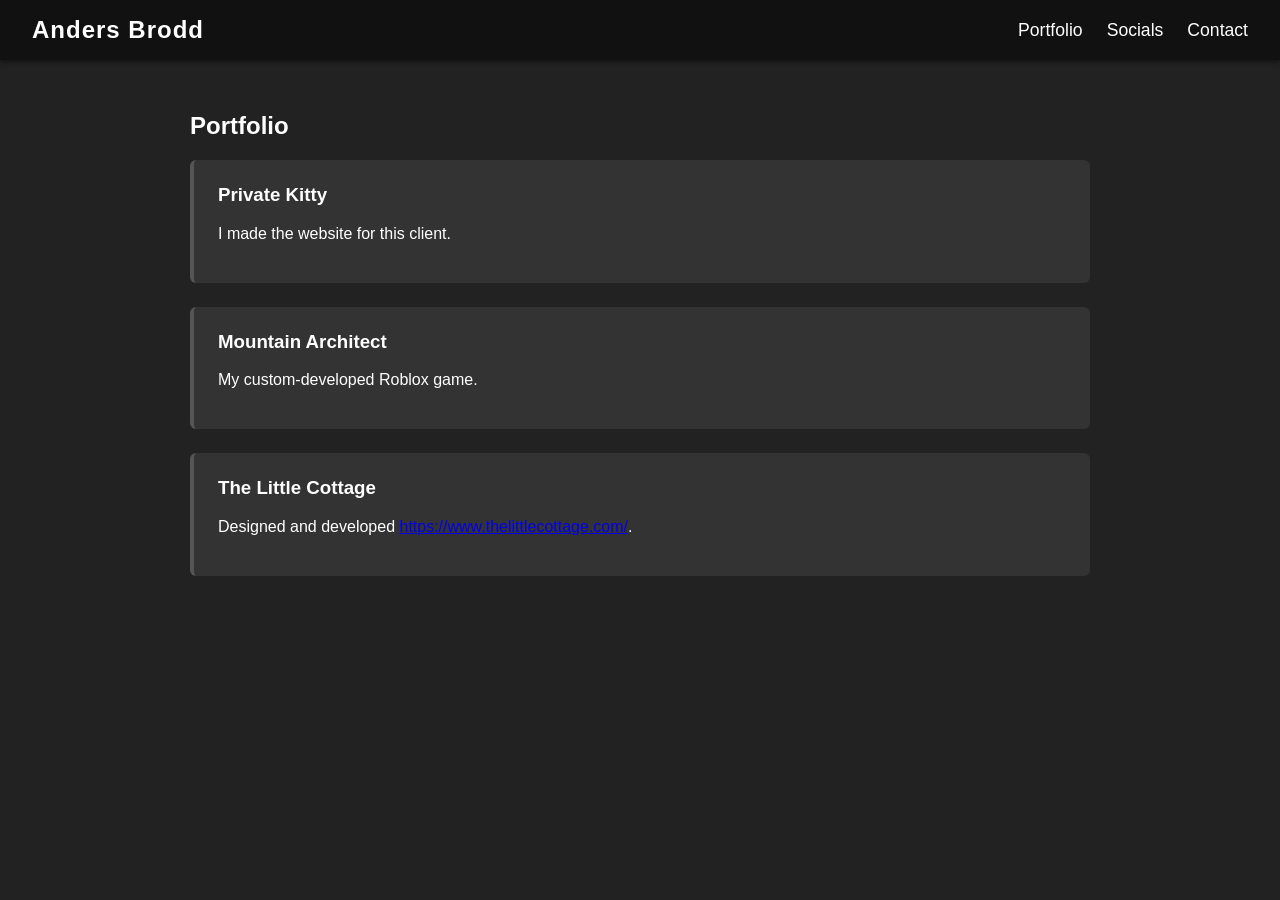
==== index.html @ f16a072b "Update index.html" ====
<!DOCTYPE html>
<html lang="en">
<head>
    <meta charset="UTF-8">
    <meta name="viewport" content="width=device-width, initial-scale=1.0">
    <title>Anders Brodd - Portfolio</title>
    <link rel="stylesheet" href="style.css">
</head>
<body>
    <nav class="navbar">
        <div class="nav-brand">Anders Brodd</div>
        <ul class="nav-links">
            <li><a href="#portfolio" onclick="showSection('portfolio')">Portfolio</a></li>
            <li><a href="#socials" onclick="showSection('socials')">Socials</a></li>
            <li><a href="#contact" onclick="showSection('contact')">Contact</a></li>
        </ul>
    </nav>

    <main>
        <section id="portfolio" class="page-section">
            <h1>Portfolio</h1>
            <div class="projects">
                <div class="project-card">
                    <h3>Private Kitty</h3>
                    <p>I made the website for this client.</p>
                </div>
                <div class="project-card">
                    <h3>Mountain Architect</h3>
                    <p>My custom-developed Roblox game.</p>
                </div>
                <div class="project-card">
                    <h3>The Little Cottage</h3>
                    <p>Designed and developed <a href="https://www.thelittlecottage.com/" target="_blank">https://www.thelittlecottage.com/</a>.</p>
                </div>
            </div>
        </section>

        <section id="socials" class="page-section" style="display: none;">
            <h1>Social Links</h1>
            <ul class="social-list">
                <li><a href="https://github.com/Anders-Brodd" target="_blank">GitHub (Anders-Brodd)</a></li>
                <li><a href="https://discord.com/users/Andersbrodd" target="_blank">Discord (Andersbrodd)</a></li>
            </ul>
        </section>

        <section id="contact" class="page-section" style="display: none;">
            <h1>Contact Me</h1>
            <p>If you'd like to get in touch, please send an email to:</p>
            <a href="mailto:Andersbrodd@icloud.com" class="email-link">Andersbrodd@icloud.com</a>
        </section>
    </main>

    <script src="script.js"></script>
</body>
</html>
---- style.css ----
/*
File: style.css
Description: This script provides the visual styling for the portfolio website. It enforces a dark gray background theme (#222222), styles the top navigation bar to remain fixed at the top with a distinct darker background (#111111), formats the text for high contrast readability, and structures the layout for project cards and social link lists.
*/

body {
    margin: 0;
    font-family: Arial, sans-serif;
    background-color: #222222;
    color: #ffffff;
}

.navbar {
    background-color: #111111;
    padding: 1rem 2rem;
    display: flex;
    justify-content: space-between;
    align-items: center;
    box-shadow: 0 2px 5px rgba(0,0,0,0.5);
}

.nav-brand {
    font-size: 1.5rem;
    font-weight: bold;
    letter-spacing: 1px;
}

.nav-links {
    list-style: none;
    margin: 0;
    padding: 0;
    display: flex;
    gap: 1.5rem;
}

.nav-links a {
    color: #ffffff;
    text-decoration: none;
    font-size: 1.1rem;
    transition: color 0.2s ease-in-out;
}

.nav-links a:hover {
    color: #888888;
}

main {
    padding: 2rem;
    max-width: 900px;
    margin: 0 auto;
}

.project-card {
    background-color: #333333;
    padding: 1.5rem;
    margin-bottom: 1.5rem;
    border-radius: 6px;
    border-left: 4px solid #555555;
}

.project-card h3 {
    margin-top: 0;
}

.social-list {
    list-style: none;
    padding: 0;
}

.social-list li {
    margin-bottom: 1rem;
    background-color: #333333;
    padding: 1rem;
    border-radius: 6px;
}

.social-list a, .email-link {
    color: #ffffff;
    text-decoration: none;
    font-size: 1.1rem;
    font-weight: bold;
}

.social-list a:hover, .email-link:hover {
    text-decoration: underline;
}

.email-link {
    display: inline-block;
    background-color: #333333;
    padding: 1rem;
    border-radius: 6px;
    margin-top: 0.5rem;
}
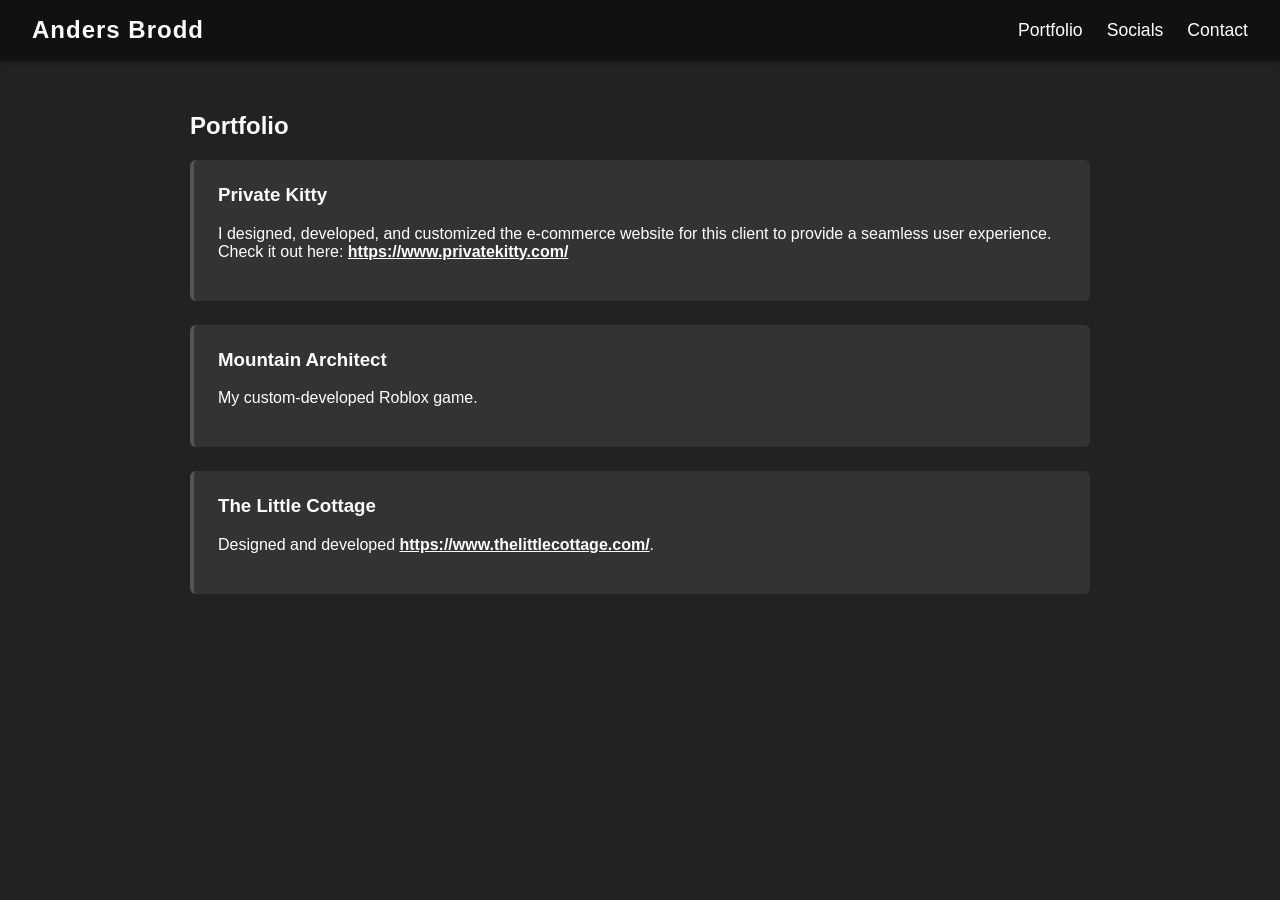
==== commit 16eee52c: "Update index.html" ====
--- a/index.html
+++ b/index.html
@@ -22,7 +22,7 @@
             <div class="projects">
                 <div class="project-card">
                     <h3>Private Kitty</h3>
-                    <p>I made the website for this client.</p>
+                    <p>I designed, developed, and customized the e-commerce website for this client to provide a seamless user experience. Check it out here: <a href="https://www.privatekitty.com/" target="_blank">https://www.privatekitty.com/</a></p>
                 </div>
                 <div class="project-card">
                     <h3>Mountain Architect</h3>
--- a/style.css
+++ b/style.css
@@ -1,6 +1,8 @@
 /*
 File: style.css
-Description: This script provides the visual styling for the portfolio website. It enforces a dark gray background theme (#222222), styles the top navigation bar to remain fixed at the top with a distinct darker background (#111111), formats the text for high contrast readability, and structures the layout for project cards and social link lists.
+What this script does: Provides the visual styling for the portfolio website. Enforces a dark gray background theme (#222222), styles the top navigation bar to remain fixed at the top with a distinct darker background (#111111), formats text for readability, and structures layout for project cards and social links.
+What the old script did: Provided all of the exact same visual styling and layout rules mentioned above.
+Things added/removed: Maintained all existing styling features. Added styling rules for anchor tags embedded inside project cards so they match the text theme and display properly. Removed nothing.
 */
 
 body {
@@ -62,6 +64,16 @@
     margin-top: 0;
 }
 
+.project-card a {
+    color: #ffffff;
+    font-weight: bold;
+    text-decoration: underline;
+}
+
+.project-card a:hover {
+    color: #888888;
+}
+
 .social-list {
     list-style: none;
     padding: 0;
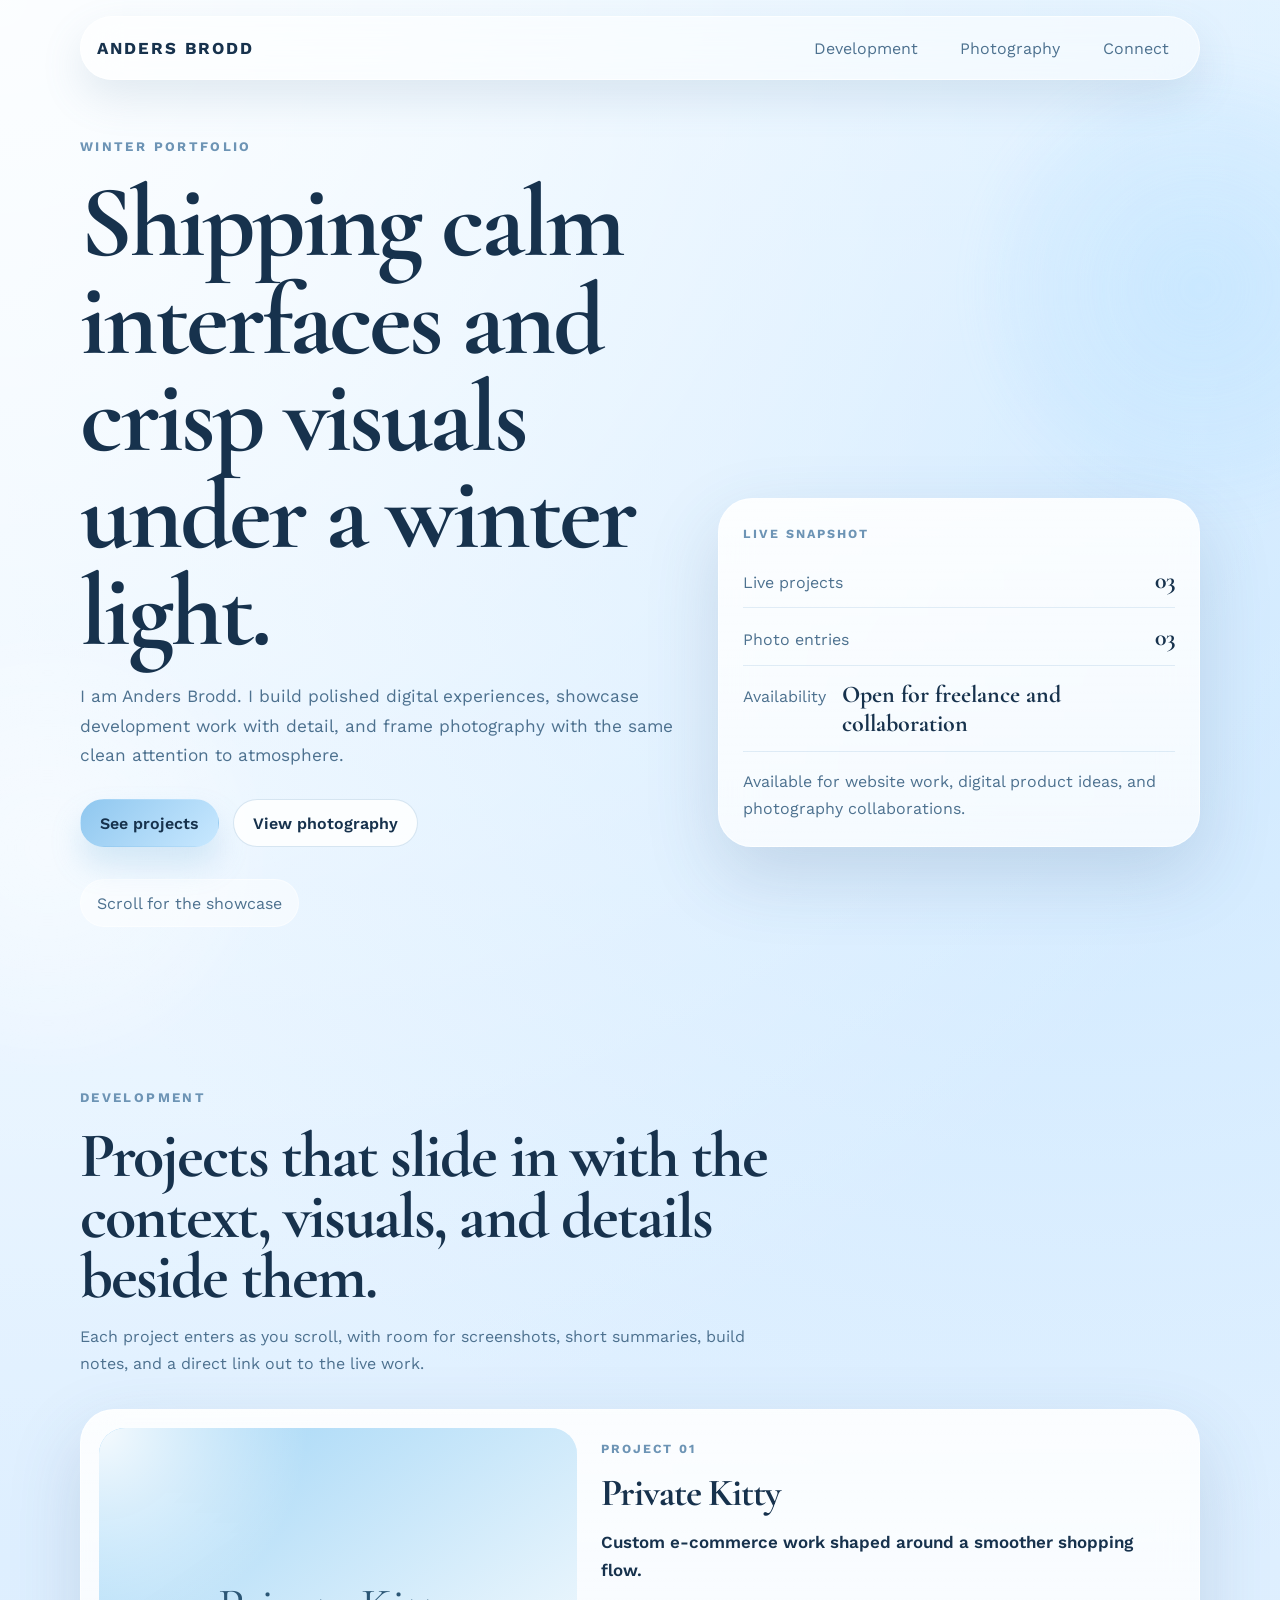
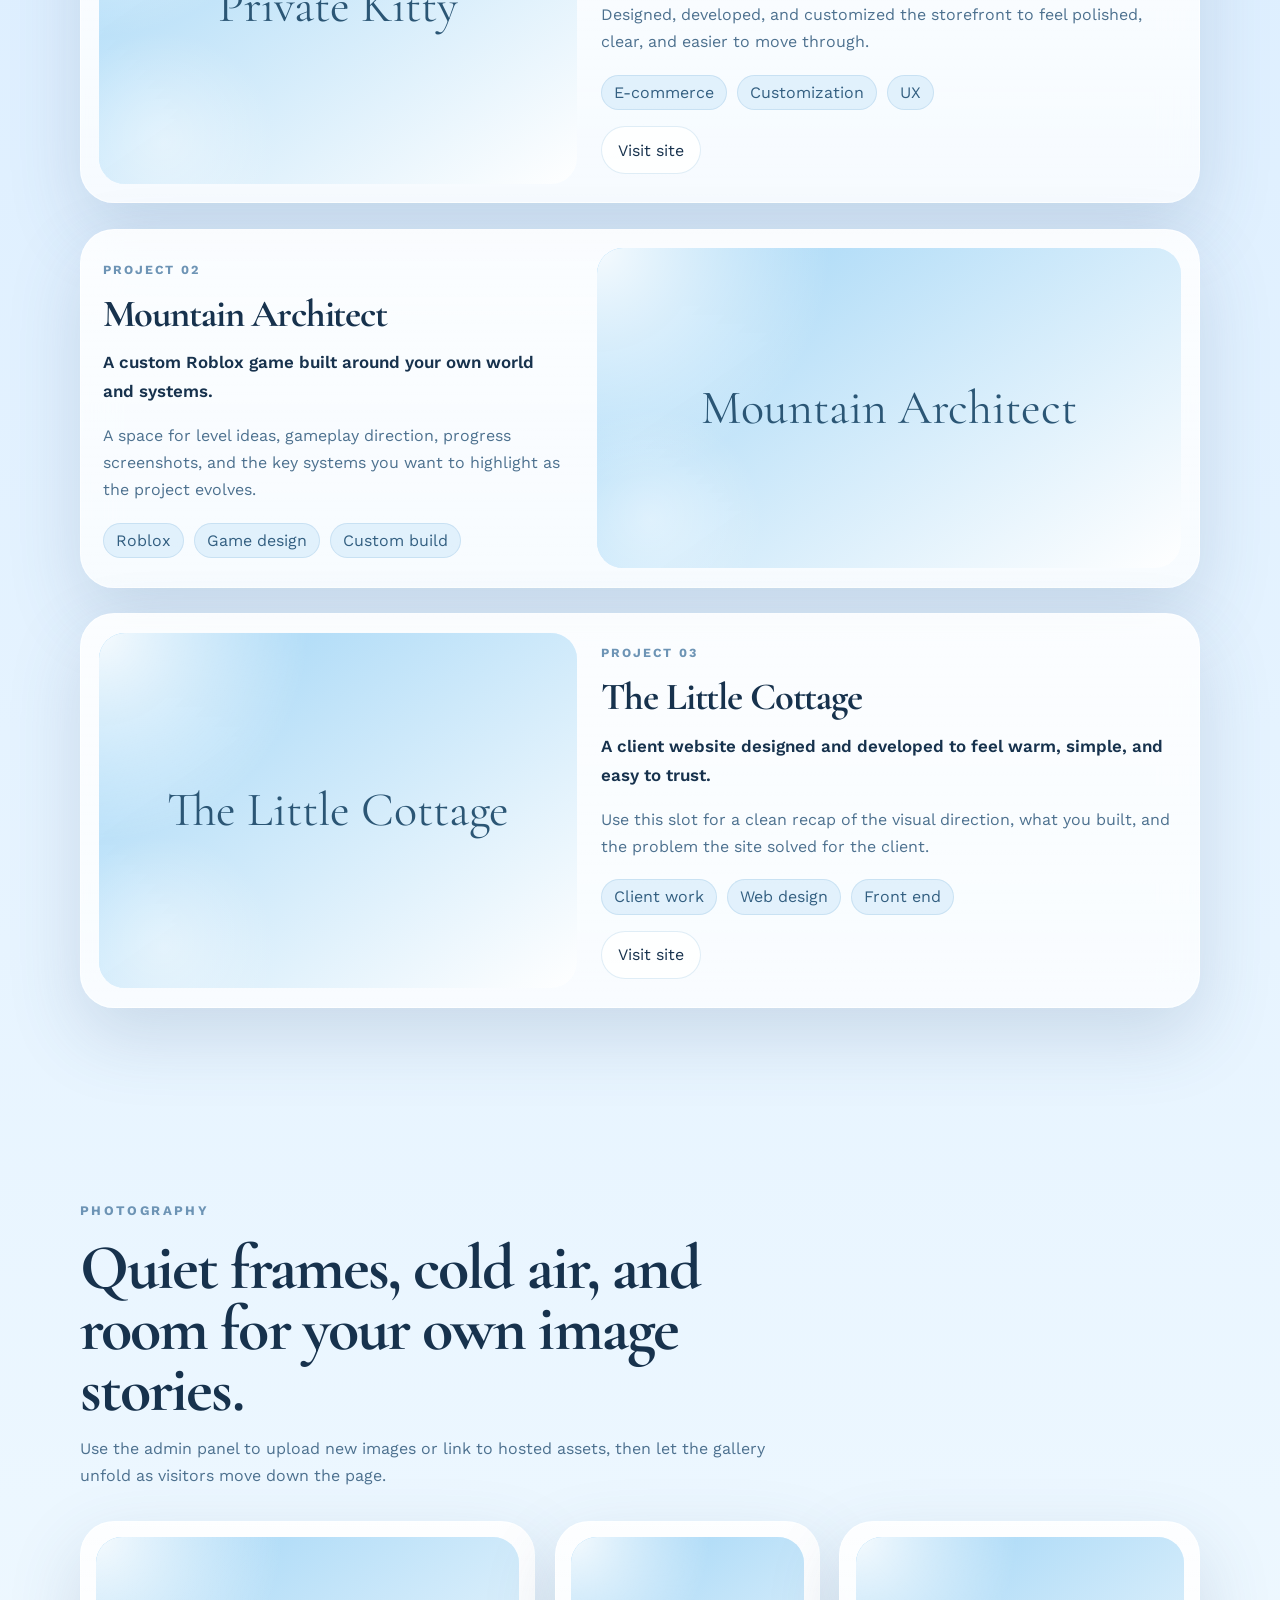
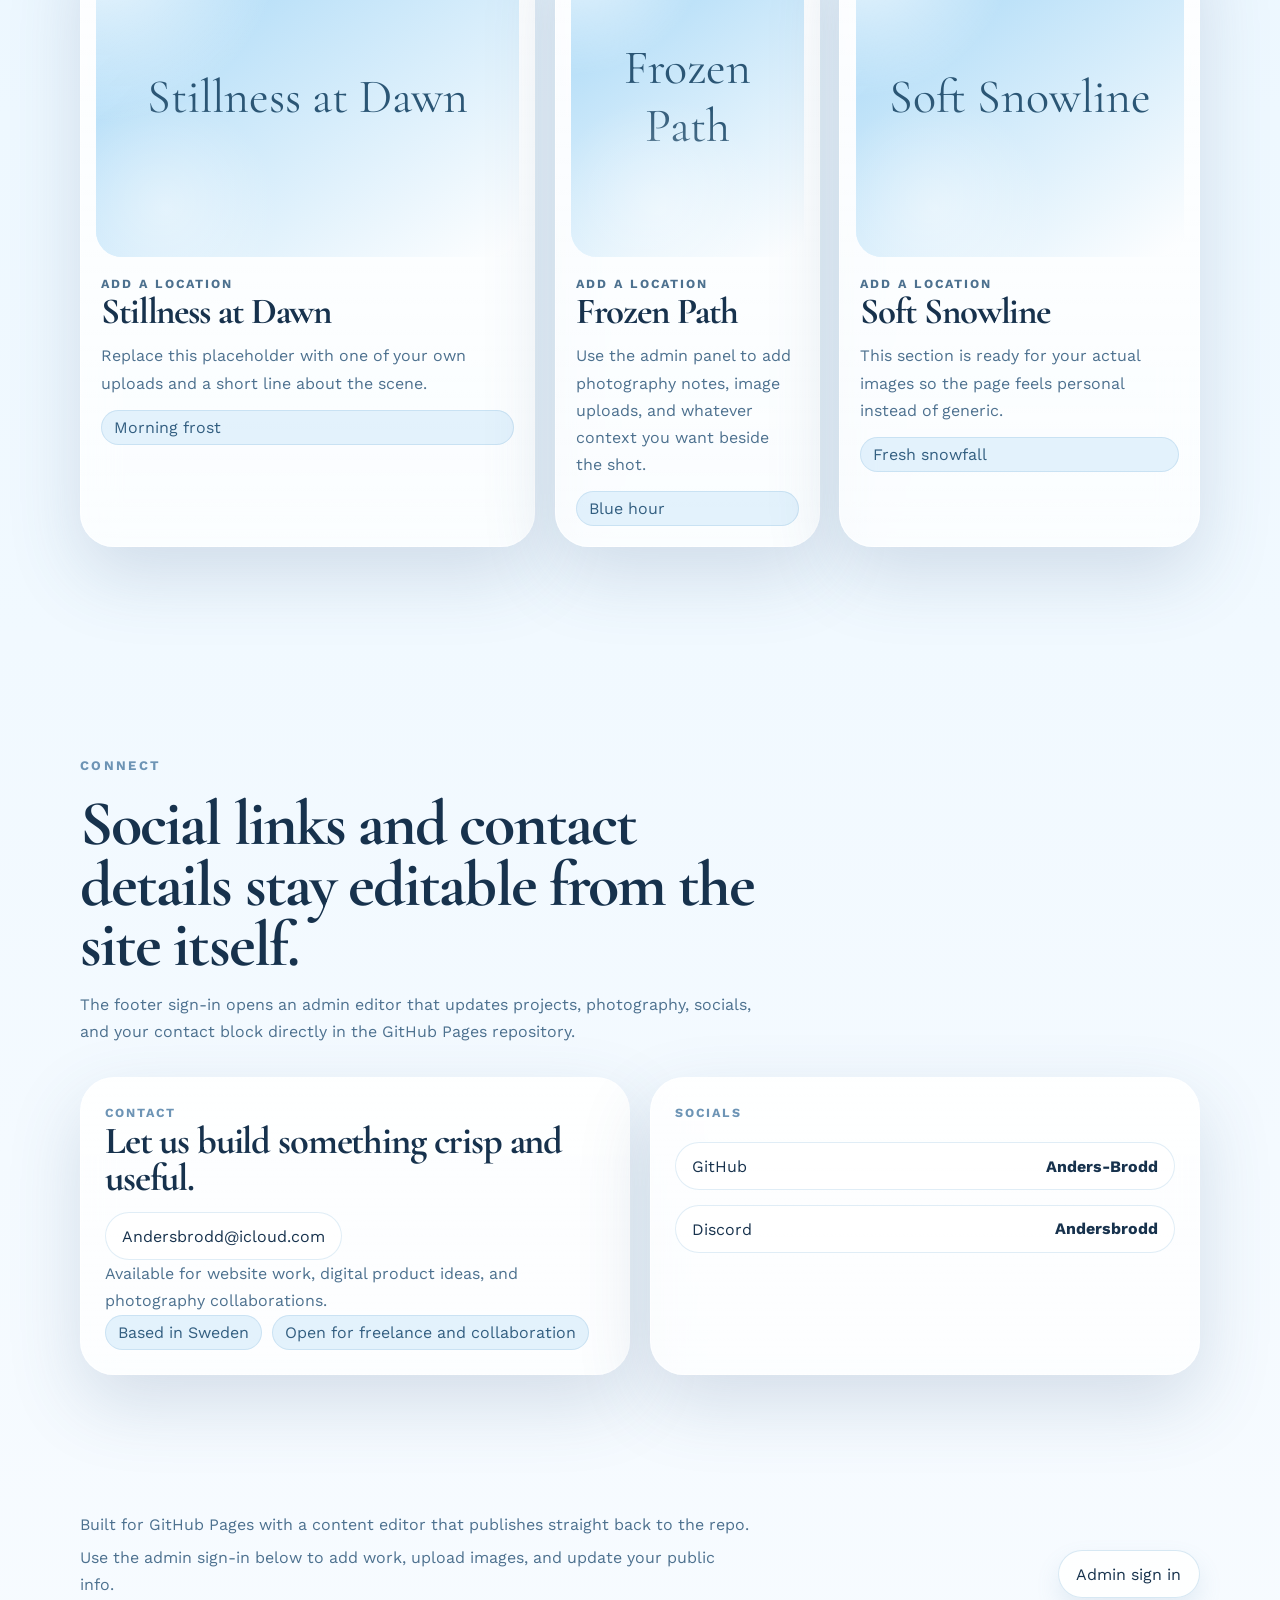
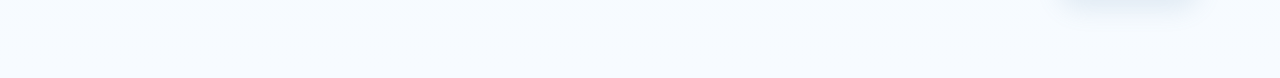
==== commit 41ee9422: "Redesign portfolio with winter admin experience" ====
--- a/index.html
+++ b/index.html
@@ -3,52 +3,205 @@
 <head>
     <meta charset="UTF-8">
     <meta name="viewport" content="width=device-width, initial-scale=1.0">
-    <title>Anders Brodd - Portfolio</title>
+    <title>Anders Brodd | Developer and Photographer</title>
+    <link rel="preconnect" href="https://fonts.googleapis.com">
+    <link rel="preconnect" href="https://fonts.gstatic.com" crossorigin>
+    <link href="https://fonts.googleapis.com/css2?family=Cormorant+Garamond:wght@500;600;700&family=Work+Sans:wght@400;500;600;700&display=swap" rel="stylesheet">
     <link rel="stylesheet" href="style.css">
 </head>
 <body>
-    <nav class="navbar">
-        <div class="nav-brand">Anders Brodd</div>
-        <ul class="nav-links">
-            <li><a href="#portfolio" onclick="showSection('portfolio')">Portfolio</a></li>
-            <li><a href="#socials" onclick="showSection('socials')">Socials</a></li>
-            <li><a href="#contact" onclick="showSection('contact')">Contact</a></li>
-        </ul>
-    </nav>
-
-    <main>
-        <section id="portfolio" class="page-section">
-            <h1>Portfolio</h1>
-            <div class="projects">
-                <div class="project-card">
-                    <h3>Private Kitty</h3>
-                    <p>I designed, developed, and customized the e-commerce website for this client to provide a seamless user experience. Check it out here: <a href="https://www.privatekitty.com/" target="_blank">https://www.privatekitty.com/</a></p>
-                </div>
-                <div class="project-card">
-                    <h3>Mountain Architect</h3>
-                    <p>My custom-developed Roblox game.</p>
-                </div>
-                <div class="project-card">
-                    <h3>The Little Cottage</h3>
-                    <p>Designed and developed <a href="https://www.thelittlecottage.com/" target="_blank">https://www.thelittlecottage.com/</a>.</p>
-                </div>
-            </div>
-        </section>
-
-        <section id="socials" class="page-section" style="display: none;">
-            <h1>Social Links</h1>
-            <ul class="social-list">
-                <li><a href="https://github.com/Anders-Brodd" target="_blank">GitHub (Anders-Brodd)</a></li>
-                <li><a href="https://discord.com/users/Andersbrodd" target="_blank">Discord (Andersbrodd)</a></li>
-            </ul>
-        </section>
-
-        <section id="contact" class="page-section" style="display: none;">
-            <h1>Contact Me</h1>
-            <p>If you'd like to get in touch, please send an email to:</p>
-            <a href="mailto:Andersbrodd@icloud.com" class="email-link">Andersbrodd@icloud.com</a>
-        </section>
-    </main>
+    <div class="site-shell">
+        <div class="aurora aurora--one" aria-hidden="true"></div>
+        <div class="aurora aurora--two" aria-hidden="true"></div>
+
+        <nav class="navbar">
+            <a class="nav-brand" href="#top">Anders Brodd</a>
+            <div class="nav-links">
+                <a href="#development">Development</a>
+                <a href="#photography">Photography</a>
+                <a href="#connect">Connect</a>
+            </div>
+        </nav>
+
+        <header class="hero" id="top">
+            <div class="hero-content">
+                <div class="hero-copy" data-reveal="up">
+                    <p class="eyebrow">Winter portfolio</p>
+                    <h1>Shipping calm interfaces and crisp visuals under a winter light.</h1>
+                    <p class="hero-text">
+                        I am Anders Brodd. I build polished digital experiences, showcase development work with detail,
+                        and frame photography with the same clean attention to atmosphere.
+                    </p>
+                    <div class="hero-actions">
+                        <a class="button button--primary" href="#development">See projects</a>
+                        <a class="button button--secondary" href="#photography">View photography</a>
+                    </div>
+                </div>
+
+                <div class="hero-panel frosted-card" data-reveal="right">
+                    <p class="card-label">Live snapshot</p>
+                    <ul class="hero-metrics" id="hero-metrics"></ul>
+                    <p class="hero-note" id="hero-note"></p>
+                </div>
+            </div>
+
+            <div class="snow-field" data-snow="hero" aria-hidden="true"></div>
+            <a class="scroll-cue" href="#development">Scroll for the showcase</a>
+        </header>
+
+        <main>
+            <section class="content-section" id="development">
+                <div class="section-copy" data-reveal="up">
+                    <p class="eyebrow">Development</p>
+                    <h2>Projects that slide in with the context, visuals, and details beside them.</h2>
+                    <p>
+                        Each project enters as you scroll, with room for screenshots, short summaries, build notes,
+                        and a direct link out to the live work.
+                    </p>
+                </div>
+                <div class="showcase-list" id="projects-list"></div>
+            </section>
+
+            <section class="content-section content-section--gallery" id="photography">
+                <div class="section-copy" data-reveal="up">
+                    <p class="eyebrow">Photography</p>
+                    <h2>Quiet frames, cold air, and room for your own image stories.</h2>
+                    <p>
+                        Use the admin panel to upload new images or link to hosted assets, then let the gallery unfold
+                        as visitors move down the page.
+                    </p>
+                </div>
+                <div class="photo-grid" id="photos-list"></div>
+            </section>
+
+            <section class="content-section content-section--contact" id="connect">
+                <div class="section-copy" data-reveal="up">
+                    <p class="eyebrow">Connect</p>
+                    <h2>Social links and contact details stay editable from the site itself.</h2>
+                    <p>
+                        The footer sign-in opens an admin editor that updates projects, photography, socials, and your
+                        contact block directly in the GitHub Pages repository.
+                    </p>
+                </div>
+
+                <div class="connect-grid">
+                    <div class="contact-card frosted-card" data-reveal="left">
+                        <p class="card-label">Contact</p>
+                        <h3 id="contact-heading"></h3>
+                        <a class="contact-link" id="contact-email" href="#"></a>
+                        <p class="contact-note" id="contact-note"></p>
+                        <div class="contact-meta">
+                            <span id="contact-location"></span>
+                            <span id="contact-availability"></span>
+                        </div>
+                    </div>
+
+                    <div class="social-card frosted-card" data-reveal="right">
+                        <p class="card-label">Socials</p>
+                        <div class="social-list" id="socials-list"></div>
+                    </div>
+                </div>
+            </section>
+        </main>
+
+        <footer class="site-footer">
+            <div class="footer-copy">
+                <p>Built for GitHub Pages with a content editor that publishes straight back to the repo.</p>
+                <p>Use the admin sign-in below to add work, upload images, and update your public info.</p>
+            </div>
+            <button class="admin-button" id="admin-toggle" type="button">Admin sign in</button>
+            <div class="snow-field snow-field--footer" data-snow="footer" aria-hidden="true"></div>
+        </footer>
+    </div>
+
+    <aside class="admin-modal" id="admin-modal" hidden>
+        <div class="admin-backdrop" data-close-admin></div>
+        <div class="admin-panel">
+            <button class="admin-close" type="button" data-close-admin aria-label="Close admin panel">Close</button>
+
+            <div class="admin-panel__header">
+                <p class="eyebrow">GitHub Pages editor</p>
+                <h2>Update the live site</h2>
+                <p>
+                    Sign in with a GitHub personal access token that can write to this repository. Changes publish to
+                    <strong>content.json</strong>, and optional image uploads are committed into the repo so the live
+                    site updates without a separate backend.
+                </p>
+            </div>
+
+            <section class="admin-auth" id="admin-auth">
+                <form class="admin-auth-form" id="admin-auth-form">
+                    <label>
+                        <span>GitHub personal access token</span>
+                        <input id="github-token" name="githubToken" type="password" placeholder="github_pat_..." autocomplete="off" required>
+                    </label>
+                    <button class="button button--primary" type="submit">Connect to GitHub</button>
+                </form>
+                <p class="admin-status" id="admin-auth-status">Not connected.</p>
+                <p class="admin-meta">Publishing target: Anders-Brodd / anders-brodd.github.io / main</p>
+            </section>
+
+            <form class="admin-editor" id="admin-editor" hidden>
+                <section class="editor-section">
+                    <div class="editor-section__header">
+                        <h3>Development projects</h3>
+                        <button class="button button--ghost" type="button" data-add-item="project">Add project</button>
+                    </div>
+                    <div id="admin-projects"></div>
+                </section>
+
+                <section class="editor-section">
+                    <div class="editor-section__header">
+                        <h3>Photography</h3>
+                        <button class="button button--ghost" type="button" data-add-item="photo">Add photo</button>
+                    </div>
+                    <div id="admin-photos"></div>
+                </section>
+
+                <section class="editor-section">
+                    <div class="editor-section__header">
+                        <h3>Socials</h3>
+                        <button class="button button--ghost" type="button" data-add-item="social">Add social</button>
+                    </div>
+                    <div id="admin-socials"></div>
+                </section>
+
+                <section class="editor-section editor-section--compact">
+                    <div class="editor-section__header">
+                        <h3>Contact details</h3>
+                    </div>
+                    <div class="editor-contact-grid">
+                        <label>
+                            <span>Heading</span>
+                            <input type="text" name="contactHeading" placeholder="Let&apos;s build something crisp.">
+                        </label>
+                        <label>
+                            <span>Email</span>
+                            <input type="email" name="contactEmail" placeholder="name@example.com">
+                        </label>
+                        <label>
+                            <span>Location</span>
+                            <input type="text" name="contactLocation" placeholder="Based in...">
+                        </label>
+                        <label>
+                            <span>Availability</span>
+                            <input type="text" name="contactAvailability" placeholder="Open for freelance...">
+                        </label>
+                        <label class="editor-field--full">
+                            <span>Contact note</span>
+                            <textarea name="contactNote" placeholder="Short line for clients and collaborators."></textarea>
+                        </label>
+                    </div>
+                </section>
+
+                <div class="admin-actions">
+                    <button class="button button--secondary" id="preview-content" type="button">Preview changes</button>
+                    <button class="button button--primary" id="publish-content" type="submit">Publish to GitHub</button>
+                </div>
+                <p class="admin-status" id="admin-save-status">No unpublished admin changes yet.</p>
+            </form>
+        </div>
+    </aside>
 
     <script src="script.js"></script>
 </body>
--- a/style.css
+++ b/style.css
@@ -1,106 +1,873 @@
-/*
-File: style.css
-What this script does: Provides the visual styling for the portfolio website. Enforces a dark gray background theme (#222222), styles the top navigation bar to remain fixed at the top with a distinct darker background (#111111), formats text for readability, and structures layout for project cards and social links.
-What the old script did: Provided all of the exact same visual styling and layout rules mentioned above.
-Things added/removed: Maintained all existing styling features. Added styling rules for anchor tags embedded inside project cards so they match the text theme and display properly. Removed nothing.
-*/
+:root {
+    --sky-0: #eef8ff;
+    --sky-1: #deefff;
+    --sky-2: #c7e1f8;
+    --sky-3: #aaceee;
+    --ink-strong: #17324d;
+    --ink-soft: #4d718f;
+    --white: #ffffff;
+    --glass: rgba(255, 255, 255, 0.72);
+    --glass-strong: rgba(255, 255, 255, 0.88);
+    --line: rgba(113, 158, 196, 0.24);
+    --line-strong: rgba(113, 158, 196, 0.38);
+    --shadow: 0 28px 72px rgba(61, 97, 132, 0.18);
+    --radius-xl: 34px;
+    --radius-lg: 26px;
+    --radius-md: 18px;
+    --container: min(1120px, calc(100vw - 2rem));
+}
+
+* {
+    box-sizing: border-box;
+}
+
+html {
+    scroll-behavior: smooth;
+}
 
 body {
     margin: 0;
-    font-family: Arial, sans-serif;
-    background-color: #222222;
-    color: #ffffff;
+    min-height: 100vh;
+    font-family: "Work Sans", sans-serif;
+    color: var(--ink-strong);
+    background:
+        radial-gradient(circle at top left, rgba(255, 255, 255, 0.8), transparent 30%),
+        radial-gradient(circle at 85% 10%, rgba(173, 217, 255, 0.45), transparent 24%),
+        linear-gradient(180deg, var(--sky-0), var(--sky-1) 32%, var(--sky-0) 68%, #f7fbff 100%);
+}
+
+body::before {
+    content: "";
+    position: fixed;
+    inset: 0;
+    background-image:
+        linear-gradient(rgba(255, 255, 255, 0.28) 1px, transparent 1px),
+        linear-gradient(90deg, rgba(255, 255, 255, 0.2) 1px, transparent 1px);
+    background-size: 34px 34px;
+    opacity: 0.22;
+    pointer-events: none;
+    mask-image: linear-gradient(180deg, rgba(0, 0, 0, 0.9), transparent 90%);
+}
+
+body.modal-open {
+    overflow: hidden;
+}
+
+a {
+    color: inherit;
+    text-decoration: none;
+}
+
+img {
+    display: block;
+    width: 100%;
+    height: 100%;
+    object-fit: cover;
+}
+
+button,
+input,
+textarea {
+    font: inherit;
+}
+
+button {
+    cursor: pointer;
+}
+
+[hidden] {
+    display: none !important;
+}
+
+h1,
+h2,
+h3,
+h4 {
+    font-family: "Cormorant Garamond", serif;
+    margin: 0;
+    line-height: 0.95;
+    letter-spacing: -0.03em;
+}
+
+p {
+    margin: 0;
+    line-height: 1.7;
+}
+
+.site-shell {
+    position: relative;
+    overflow-x: clip;
+}
+
+.aurora {
+    position: fixed;
+    z-index: 0;
+    width: 26rem;
+    height: 26rem;
+    border-radius: 50%;
+    filter: blur(20px);
+    opacity: 0.55;
+    pointer-events: none;
+}
+
+.aurora--one {
+    top: 5rem;
+    right: -8rem;
+    background: radial-gradient(circle, rgba(173, 221, 255, 0.68), rgba(173, 221, 255, 0));
+}
+
+.aurora--two {
+    top: 40rem;
+    left: -10rem;
+    background: radial-gradient(circle, rgba(255, 255, 255, 0.8), rgba(255, 255, 255, 0));
 }
 
 .navbar {
-    background-color: #111111;
-    padding: 1rem 2rem;
+    position: fixed;
+    top: 1rem;
+    left: 50%;
+    transform: translateX(-50%);
+    z-index: 30;
+    width: var(--container);
+    padding: 0.8rem 1rem;
     display: flex;
     justify-content: space-between;
     align-items: center;
-    box-shadow: 0 2px 5px rgba(0,0,0,0.5);
+    gap: 1rem;
+    border: 1px solid rgba(255, 255, 255, 0.68);
+    border-radius: 999px;
+    background: rgba(255, 255, 255, 0.52);
+    backdrop-filter: blur(18px);
+    box-shadow: 0 18px 42px rgba(101, 139, 171, 0.16);
 }
 
 .nav-brand {
-    font-size: 1.5rem;
-    font-weight: bold;
-    letter-spacing: 1px;
+    font-size: 1.05rem;
+    font-weight: 700;
+    letter-spacing: 0.12em;
+    text-transform: uppercase;
 }
 
 .nav-links {
-    list-style: none;
-    margin: 0;
-    padding: 0;
-    display: flex;
+    display: flex;
+    flex-wrap: wrap;
+    justify-content: flex-end;
+    gap: 0.85rem;
+}
+
+.nav-links a {
+    padding: 0.55rem 0.9rem;
+    border-radius: 999px;
+    color: var(--ink-soft);
+    transition: background-color 180ms ease, color 180ms ease, transform 180ms ease;
+}
+
+.nav-links a:hover,
+.nav-links a:focus-visible {
+    background: rgba(255, 255, 255, 0.84);
+    color: var(--ink-strong);
+    transform: translateY(-1px);
+}
+
+.hero,
+.content-section,
+.site-footer {
+    position: relative;
+    z-index: 1;
+}
+
+.hero {
+    width: var(--container);
+    min-height: 100vh;
+    margin: 0 auto;
+    padding: 8.5rem 0 3.5rem;
+    display: flex;
+    flex-direction: column;
+    justify-content: center;
+}
+
+.hero-content {
+    display: grid;
+    grid-template-columns: minmax(0, 1.12fr) minmax(320px, 0.88fr);
     gap: 1.5rem;
-}
-
-.nav-links a {
-    color: #ffffff;
-    text-decoration: none;
-    font-size: 1.1rem;
-    transition: color 0.2s ease-in-out;
-}
-
-.nav-links a:hover {
-    color: #888888;
-}
-
-main {
-    padding: 2rem;
-    max-width: 900px;
-    margin: 0 auto;
-}
-
-.project-card {
-    background-color: #333333;
+    align-items: end;
+}
+
+.eyebrow {
+    margin-bottom: 1rem;
+    font-size: 0.82rem;
+    font-weight: 700;
+    letter-spacing: 0.18em;
+    text-transform: uppercase;
+    color: #6d94b5;
+}
+
+.hero h1 {
+    font-size: clamp(3.2rem, 8vw, 6.7rem);
+    max-width: 12ch;
+}
+
+.hero-text {
+    max-width: 58ch;
+    margin-top: 1.35rem;
+    font-size: 1.08rem;
+    color: var(--ink-soft);
+}
+
+.hero-actions {
+    display: flex;
+    flex-wrap: wrap;
+    gap: 0.85rem;
+    margin-top: 1.8rem;
+}
+
+.button {
+    display: inline-flex;
+    align-items: center;
+    justify-content: center;
+    gap: 0.5rem;
+    min-height: 3rem;
+    padding: 0.8rem 1.2rem;
+    border: 1px solid transparent;
+    border-radius: 999px;
+    font-weight: 600;
+    transition: transform 180ms ease, box-shadow 180ms ease, background-color 180ms ease, border-color 180ms ease;
+}
+
+.button:hover,
+.button:focus-visible {
+    transform: translateY(-1px);
+}
+
+.button--primary {
+    background: linear-gradient(135deg, #8fc7ef, #c8e8ff);
+    color: #17324d;
+    box-shadow: 0 18px 30px rgba(119, 180, 222, 0.26);
+}
+
+.button--secondary {
+    background: rgba(255, 255, 255, 0.84);
+    border-color: rgba(133, 177, 210, 0.32);
+    color: var(--ink-strong);
+}
+
+.button--ghost {
+    background: transparent;
+    border-color: var(--line-strong);
+    color: var(--ink-soft);
+}
+
+.frosted-card {
+    background: linear-gradient(180deg, rgba(255, 255, 255, 0.88), rgba(255, 255, 255, 0.72));
+    border: 1px solid rgba(255, 255, 255, 0.62);
+    border-radius: var(--radius-xl);
+    backdrop-filter: blur(18px);
+    box-shadow: var(--shadow);
+}
+
+.hero-panel {
     padding: 1.5rem;
-    margin-bottom: 1.5rem;
-    border-radius: 6px;
-    border-left: 4px solid #555555;
-}
-
-.project-card h3 {
-    margin-top: 0;
-}
-
-.project-card a {
-    color: #ffffff;
-    font-weight: bold;
-    text-decoration: underline;
-}
-
-.project-card a:hover {
-    color: #888888;
-}
-
-.social-list {
+}
+
+.card-label {
+    font-size: 0.78rem;
+    font-weight: 700;
+    letter-spacing: 0.16em;
+    text-transform: uppercase;
+    color: #6d94b5;
+}
+
+.hero-metrics {
     list-style: none;
     padding: 0;
-}
-
-.social-list li {
+    margin: 1.35rem 0 1rem;
+    display: grid;
+    gap: 0.9rem;
+}
+
+.hero-metrics li {
+    display: flex;
+    justify-content: space-between;
+    align-items: baseline;
+    gap: 1rem;
+    padding-bottom: 0.8rem;
+    border-bottom: 1px solid rgba(123, 171, 208, 0.2);
+}
+
+.metric-label {
+    color: var(--ink-soft);
+}
+
+.metric-value {
+    font-size: 1.5rem;
+    font-weight: 700;
+    font-family: "Cormorant Garamond", serif;
+}
+
+.hero-note {
+    color: var(--ink-soft);
+}
+
+.scroll-cue {
+    align-self: flex-start;
+    margin-top: 2rem;
+    padding: 0.85rem 1rem;
+    border-radius: 999px;
+    background: rgba(255, 255, 255, 0.5);
+    color: var(--ink-soft);
+    border: 1px solid rgba(255, 255, 255, 0.5);
+}
+
+.content-section {
+    width: var(--container);
+    margin: 0 auto;
+    padding: 6.5rem 0;
+}
+
+.section-copy {
+    max-width: 44rem;
+    margin-bottom: 2rem;
+}
+
+.section-copy h2 {
+    font-size: clamp(2.6rem, 5vw, 4.2rem);
+    margin-bottom: 0.9rem;
+}
+
+.section-copy p:last-child {
+    color: var(--ink-soft);
+}
+
+.showcase-list {
+    display: grid;
+    gap: 1.6rem;
+}
+
+.project-card {
+    display: grid;
+    grid-template-columns: minmax(0, 0.9fr) minmax(0, 1.1fr);
+    gap: 1.3rem;
+    align-items: stretch;
+    padding: 1.15rem;
+}
+
+.project-card--reverse .project-media {
+    order: 2;
+}
+
+.project-card--reverse .project-copy {
+    order: 1;
+}
+
+.project-media,
+.photo-media {
+    position: relative;
+    overflow: hidden;
+    border-radius: calc(var(--radius-xl) - 8px);
+    background: linear-gradient(135deg, rgba(177, 220, 252, 0.9), rgba(245, 251, 255, 0.96));
+    min-height: 20rem;
+}
+
+.project-media::after,
+.photo-media::after {
+    content: "";
+    position: absolute;
+    inset: auto auto -20% -10%;
+    width: 14rem;
+    height: 14rem;
+    border-radius: 50%;
+    background: radial-gradient(circle, rgba(255, 255, 255, 0.4), transparent 70%);
+    pointer-events: none;
+}
+
+.media-placeholder {
+    position: absolute;
+    inset: 0;
+    display: grid;
+    place-items: center;
+    padding: 1.5rem;
+    text-align: center;
+    color: #2b5675;
+    font-family: "Cormorant Garamond", serif;
+    font-size: clamp(1.9rem, 4vw, 3rem);
+    background:
+        radial-gradient(circle at top left, rgba(255, 255, 255, 0.9), transparent 35%),
+        linear-gradient(145deg, rgba(153, 210, 245, 0.84), rgba(255, 255, 255, 0.96));
+}
+
+.project-copy {
+    display: flex;
+    flex-direction: column;
+    justify-content: center;
+    gap: 1rem;
+    padding: 0.6rem 0.5rem 0.6rem 0.2rem;
+}
+
+.project-copy h3,
+.contact-card h3 {
+    font-size: clamp(2rem, 3vw, 2.8rem);
+}
+
+.project-summary {
+    font-size: 1.06rem;
+    font-weight: 600;
+}
+
+.project-details,
+.contact-note,
+.social-item small,
+.photo-copy p {
+    color: var(--ink-soft);
+}
+
+.tag-list,
+.contact-meta {
+    display: flex;
+    flex-wrap: wrap;
+    gap: 0.65rem;
+}
+
+.tag-list {
+    list-style: none;
+    padding: 0;
+    margin: 0.2rem 0 0;
+}
+
+.tag-list li,
+.contact-meta span,
+.photo-chip {
+    padding: 0.45rem 0.75rem;
+    border-radius: 999px;
+    background: rgba(210, 234, 250, 0.6);
+    border: 1px solid rgba(143, 189, 223, 0.3);
+    color: #335f81;
+}
+
+.project-link,
+.contact-link,
+.social-item {
+    display: inline-flex;
+    align-items: center;
+    justify-content: space-between;
+    gap: 0.85rem;
+    width: fit-content;
+    padding: 0.85rem 1rem;
+    border-radius: 999px;
+    background: rgba(255, 255, 255, 0.78);
+    border: 1px solid rgba(144, 190, 223, 0.28);
+    color: var(--ink-strong);
+}
+
+.project-link:hover,
+.contact-link:hover,
+.social-item:hover,
+.admin-button:hover,
+.admin-close:hover {
+    transform: translateY(-1px);
+}
+
+.content-section--gallery {
+    padding-top: 5.5rem;
+}
+
+.photo-grid {
+    display: grid;
+    grid-template-columns: repeat(12, minmax(0, 1fr));
+    gap: 1.2rem;
+}
+
+.photo-card {
+    grid-column: span 4;
+    padding: 0.95rem;
+}
+
+.photo-card:nth-child(4n + 1) {
+    grid-column: span 5;
+}
+
+.photo-card:nth-child(4n + 2) {
+    grid-column: span 3;
+}
+
+.photo-copy {
+    padding: 1rem 0.3rem 0.3rem;
+    display: grid;
+    gap: 0.8rem;
+}
+
+.photo-copy h3 {
+    font-size: clamp(1.7rem, 3vw, 2.3rem);
+}
+
+.connect-grid {
+    display: grid;
+    grid-template-columns: repeat(2, minmax(0, 1fr));
+    gap: 1.2rem;
+}
+
+.contact-card,
+.social-card {
+    padding: 1.5rem;
+    min-height: 100%;
+}
+
+.contact-link {
+    margin-top: 1rem;
+}
+
+.social-list {
+    display: grid;
+    gap: 0.9rem;
+    margin-top: 1.2rem;
+}
+
+.social-item {
+    width: 100%;
+}
+
+.social-item strong {
+    font-weight: 700;
+}
+
+.social-item--static {
+    cursor: default;
+}
+
+.site-footer {
+    width: var(--container);
+    margin: 0 auto;
+    padding: 2rem 0 5rem;
+    display: flex;
+    justify-content: space-between;
+    align-items: flex-end;
+    gap: 1rem;
+}
+
+.footer-copy {
+    max-width: 42rem;
+    display: grid;
+    gap: 0.35rem;
+    color: var(--ink-soft);
+}
+
+.admin-button,
+.admin-close {
+    border: 1px solid rgba(140, 187, 221, 0.34);
+    background: rgba(255, 255, 255, 0.82);
+    color: var(--ink-strong);
+    border-radius: 999px;
+    padding: 0.85rem 1.1rem;
+    transition: transform 180ms ease, box-shadow 180ms ease, background-color 180ms ease;
+    box-shadow: 0 12px 24px rgba(96, 140, 174, 0.14);
+}
+
+.snow-field {
+    position: absolute;
+    inset: 0;
+    overflow: hidden;
+    pointer-events: none;
+}
+
+.snow-field--footer {
+    inset: auto 0 0;
+    height: 12rem;
+}
+
+.snowflake {
+    position: absolute;
+    top: -1rem;
+    left: calc(var(--left) * 1%);
+    width: calc(var(--size) * 1px);
+    height: calc(var(--size) * 1px);
+    border-radius: 999px;
+    background: rgba(255, 255, 255, 0.95);
+    opacity: var(--opacity);
+    filter: blur(calc(var(--blur) * 1px));
+    animation: snow-fall calc(var(--duration) * 1s) linear infinite;
+    animation-delay: calc(var(--delay) * -1s);
+}
+
+@keyframes snow-fall {
+    to {
+        transform: translate3d(calc(var(--drift) * 1px), calc(var(--travel) * 1px), 0);
+    }
+}
+
+[data-reveal] {
+    opacity: 0;
+    transform: translate3d(0, 42px, 0);
+    transition:
+        opacity 680ms ease,
+        transform 880ms cubic-bezier(0.2, 1, 0.2, 1);
+    transition-delay: calc(var(--stagger, 0) * 80ms);
+}
+
+[data-reveal="left"] {
+    transform: translate3d(-72px, 32px, 0);
+}
+
+[data-reveal="right"] {
+    transform: translate3d(72px, 32px, 0);
+}
+
+[data-reveal].is-visible {
+    opacity: 1;
+    transform: translate3d(0, 0, 0);
+}
+
+.admin-modal {
+    position: fixed;
+    inset: 0;
+    z-index: 60;
+    display: grid;
+    place-items: center;
+    padding: 1rem;
+}
+
+.admin-backdrop {
+    position: absolute;
+    inset: 0;
+    background: rgba(12, 36, 56, 0.36);
+    backdrop-filter: blur(12px);
+}
+
+.admin-panel {
+    position: relative;
+    width: min(1040px, calc(100vw - 1rem));
+    max-height: calc(100vh - 2rem);
+    overflow: auto;
+    padding: 1.4rem;
+    background: linear-gradient(180deg, rgba(244, 250, 255, 0.96), rgba(229, 242, 252, 0.96));
+    border: 1px solid rgba(255, 255, 255, 0.76);
+    border-radius: 2rem;
+    box-shadow: 0 34px 86px rgba(48, 79, 108, 0.28);
+}
+
+.admin-close {
+    position: sticky;
+    top: 0;
+    margin-left: auto;
+    display: block;
+}
+
+.admin-panel__header {
+    display: grid;
+    gap: 0.9rem;
+    margin-top: 0.5rem;
+}
+
+.admin-panel__header h2 {
+    font-size: clamp(2.2rem, 4vw, 3.4rem);
+}
+
+.admin-auth,
+.editor-section {
+    margin-top: 1.5rem;
+    padding: 1.25rem;
+    background: rgba(255, 255, 255, 0.52);
+    border: 1px solid rgba(147, 192, 223, 0.26);
+    border-radius: 1.5rem;
+}
+
+.admin-auth-form {
+    display: flex;
+    flex-wrap: wrap;
+    align-items: end;
+    gap: 1rem;
+}
+
+.admin-auth-form label,
+.editor-grid label,
+.editor-contact-grid label {
+    display: grid;
+    gap: 0.45rem;
+}
+
+.admin-auth-form label {
+    flex: 1 1 24rem;
+}
+
+.admin-status,
+.admin-meta,
+.upload-meta {
+    color: var(--ink-soft);
+}
+
+.admin-status.is-error {
+    color: #9b3146;
+}
+
+.editor-section__header {
+    display: flex;
+    justify-content: space-between;
+    align-items: center;
+    gap: 1rem;
     margin-bottom: 1rem;
-    background-color: #333333;
+}
+
+.editor-section__header h3 {
+    font-size: 2rem;
+}
+
+.editor-card-list {
+    display: grid;
+    gap: 1rem;
+}
+
+.editor-card {
     padding: 1rem;
-    border-radius: 6px;
-}
-
-.social-list a, .email-link {
-    color: #ffffff;
-    text-decoration: none;
-    font-size: 1.1rem;
-    font-weight: bold;
-}
-
-.social-list a:hover, .email-link:hover {
-    text-decoration: underline;
-}
-
-.email-link {
-    display: inline-block;
-    background-color: #333333;
-    padding: 1rem;
-    border-radius: 6px;
-    margin-top: 0.5rem;
-}
+    border-radius: 1.3rem;
+    background: rgba(255, 255, 255, 0.75);
+    border: 1px solid var(--line);
+}
+
+.editor-card__header {
+    display: flex;
+    justify-content: space-between;
+    align-items: center;
+    gap: 1rem;
+    margin-bottom: 1rem;
+}
+
+.editor-card__header h4 {
+    font-size: 1.6rem;
+}
+
+.editor-grid,
+.editor-contact-grid {
+    display: grid;
+    grid-template-columns: repeat(2, minmax(0, 1fr));
+    gap: 0.9rem;
+}
+
+.editor-field--full,
+.editor-grid__full {
+    grid-column: 1 / -1;
+}
+
+input,
+textarea {
+    width: 100%;
+    border: 1px solid rgba(135, 183, 218, 0.34);
+    border-radius: 1rem;
+    background: rgba(255, 255, 255, 0.92);
+    color: var(--ink-strong);
+    padding: 0.9rem 1rem;
+}
+
+textarea {
+    min-height: 7.5rem;
+    resize: vertical;
+}
+
+input:focus,
+textarea:focus {
+    outline: 2px solid rgba(143, 203, 241, 0.65);
+    outline-offset: 2px;
+}
+
+.button--danger {
+    background: rgba(255, 255, 255, 0.74);
+    border-color: rgba(213, 131, 148, 0.4);
+    color: #9b3146;
+}
+
+.admin-actions {
+    display: flex;
+    flex-wrap: wrap;
+    justify-content: flex-end;
+    gap: 0.85rem;
+    margin-top: 1.5rem;
+}
+
+@media (max-width: 960px) {
+    .hero-content,
+    .project-card,
+    .connect-grid,
+    .editor-grid,
+    .editor-contact-grid {
+        grid-template-columns: 1fr;
+    }
+
+    .project-card--reverse .project-media,
+    .project-card--reverse .project-copy {
+        order: initial;
+    }
+
+    .photo-card,
+    .photo-card:nth-child(4n + 1),
+    .photo-card:nth-child(4n + 2) {
+        grid-column: span 6;
+    }
+
+    .site-footer {
+        flex-direction: column;
+        align-items: flex-start;
+    }
+}
+
+@media (max-width: 720px) {
+    :root {
+        --container: min(1120px, calc(100vw - 1rem));
+    }
+
+    .navbar {
+        top: 0.6rem;
+        padding: 0.8rem;
+        border-radius: 1.4rem;
+        align-items: flex-start;
+        flex-direction: column;
+    }
+
+    .nav-links {
+        width: 100%;
+        justify-content: flex-start;
+    }
+
+    .hero {
+        padding-top: 10rem;
+    }
+
+    .section-copy h2,
+    .hero h1 {
+        max-width: none;
+    }
+
+    .photo-grid {
+        grid-template-columns: repeat(1, minmax(0, 1fr));
+    }
+
+    .photo-card,
+    .photo-card:nth-child(4n + 1),
+    .photo-card:nth-child(4n + 2) {
+        grid-column: auto;
+    }
+
+    .editor-section__header,
+    .editor-card__header,
+    .admin-actions,
+    .admin-auth-form {
+        align-items: stretch;
+        flex-direction: column;
+    }
+}
+
+@media (prefers-reduced-motion: reduce) {
+    html {
+        scroll-behavior: auto;
+    }
+
+    *,
+    *::before,
+    *::after {
+        animation-duration: 0.01ms !important;
+        animation-iteration-count: 1 !important;
+        transition-duration: 0.01ms !important;
+        scroll-behavior: auto !important;
+    }
+
+    [data-reveal] {
+        opacity: 1;
+        transform: none;
+    }
+}
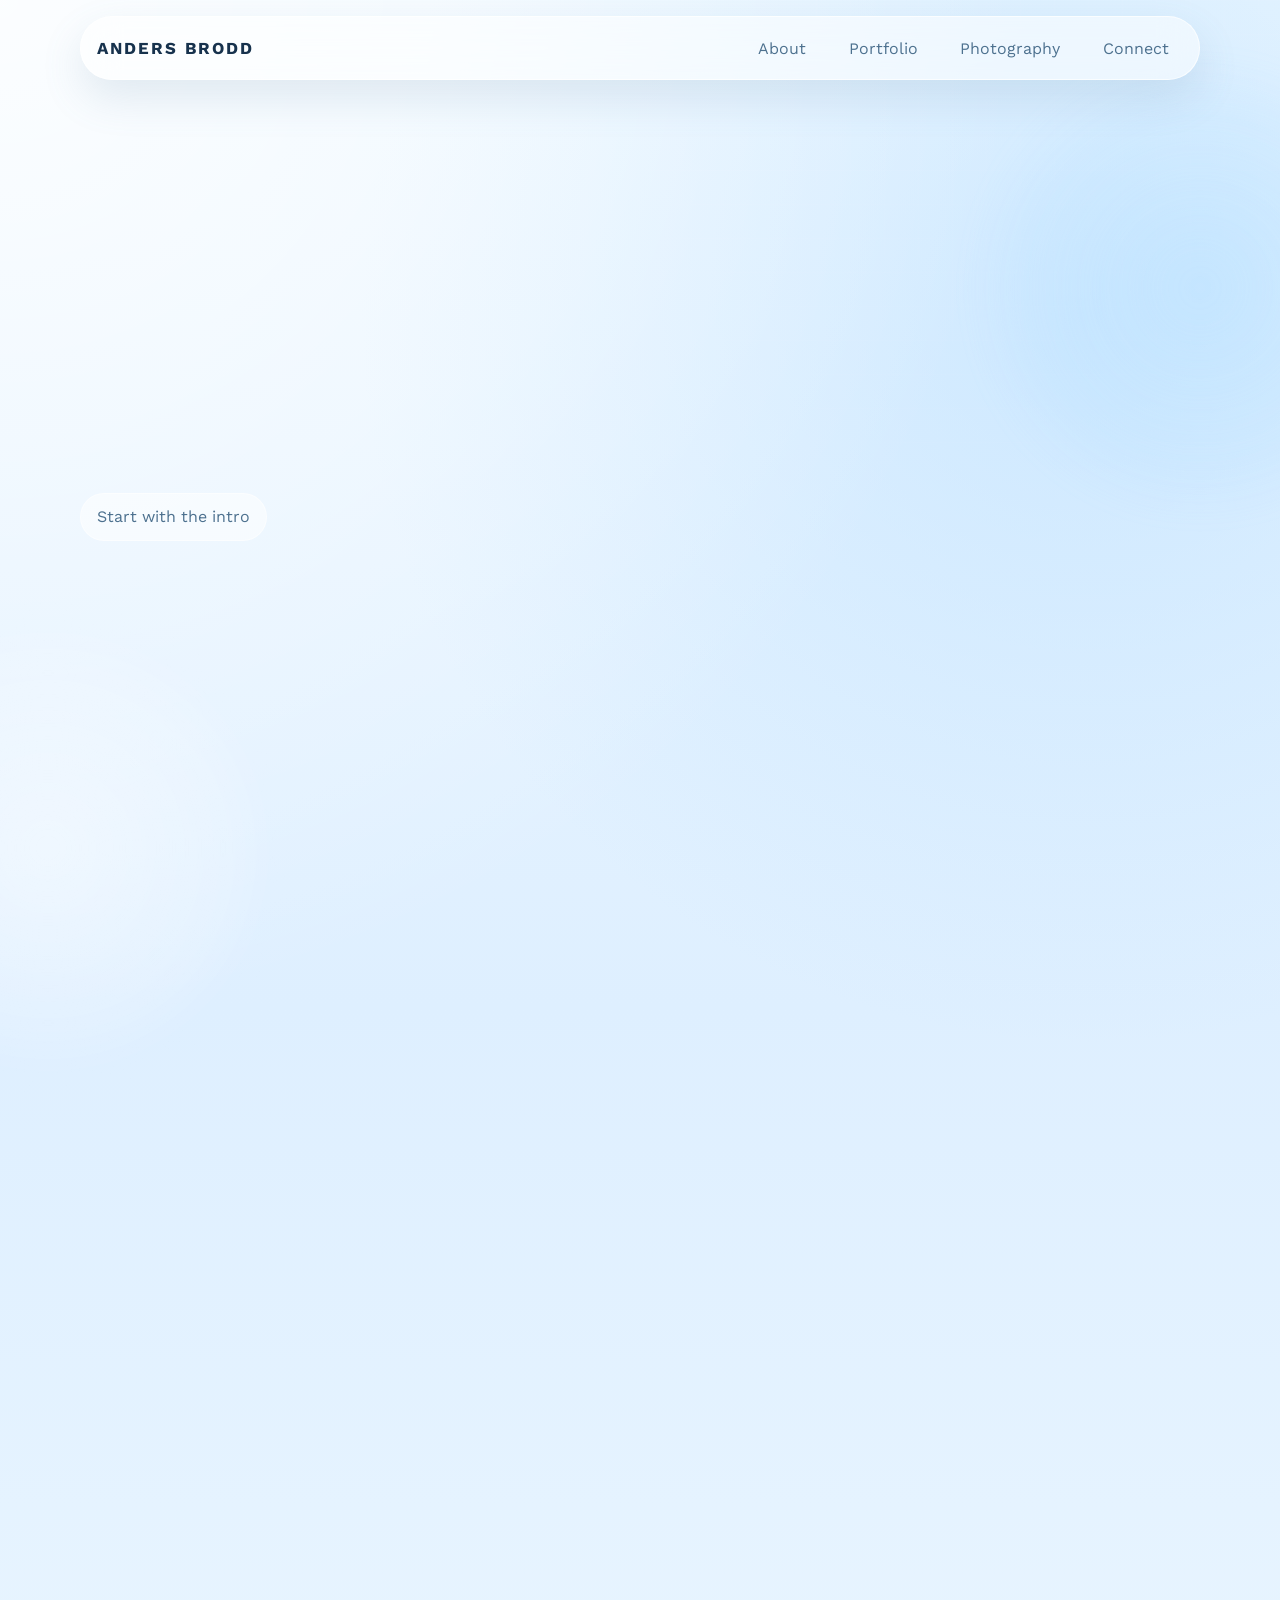
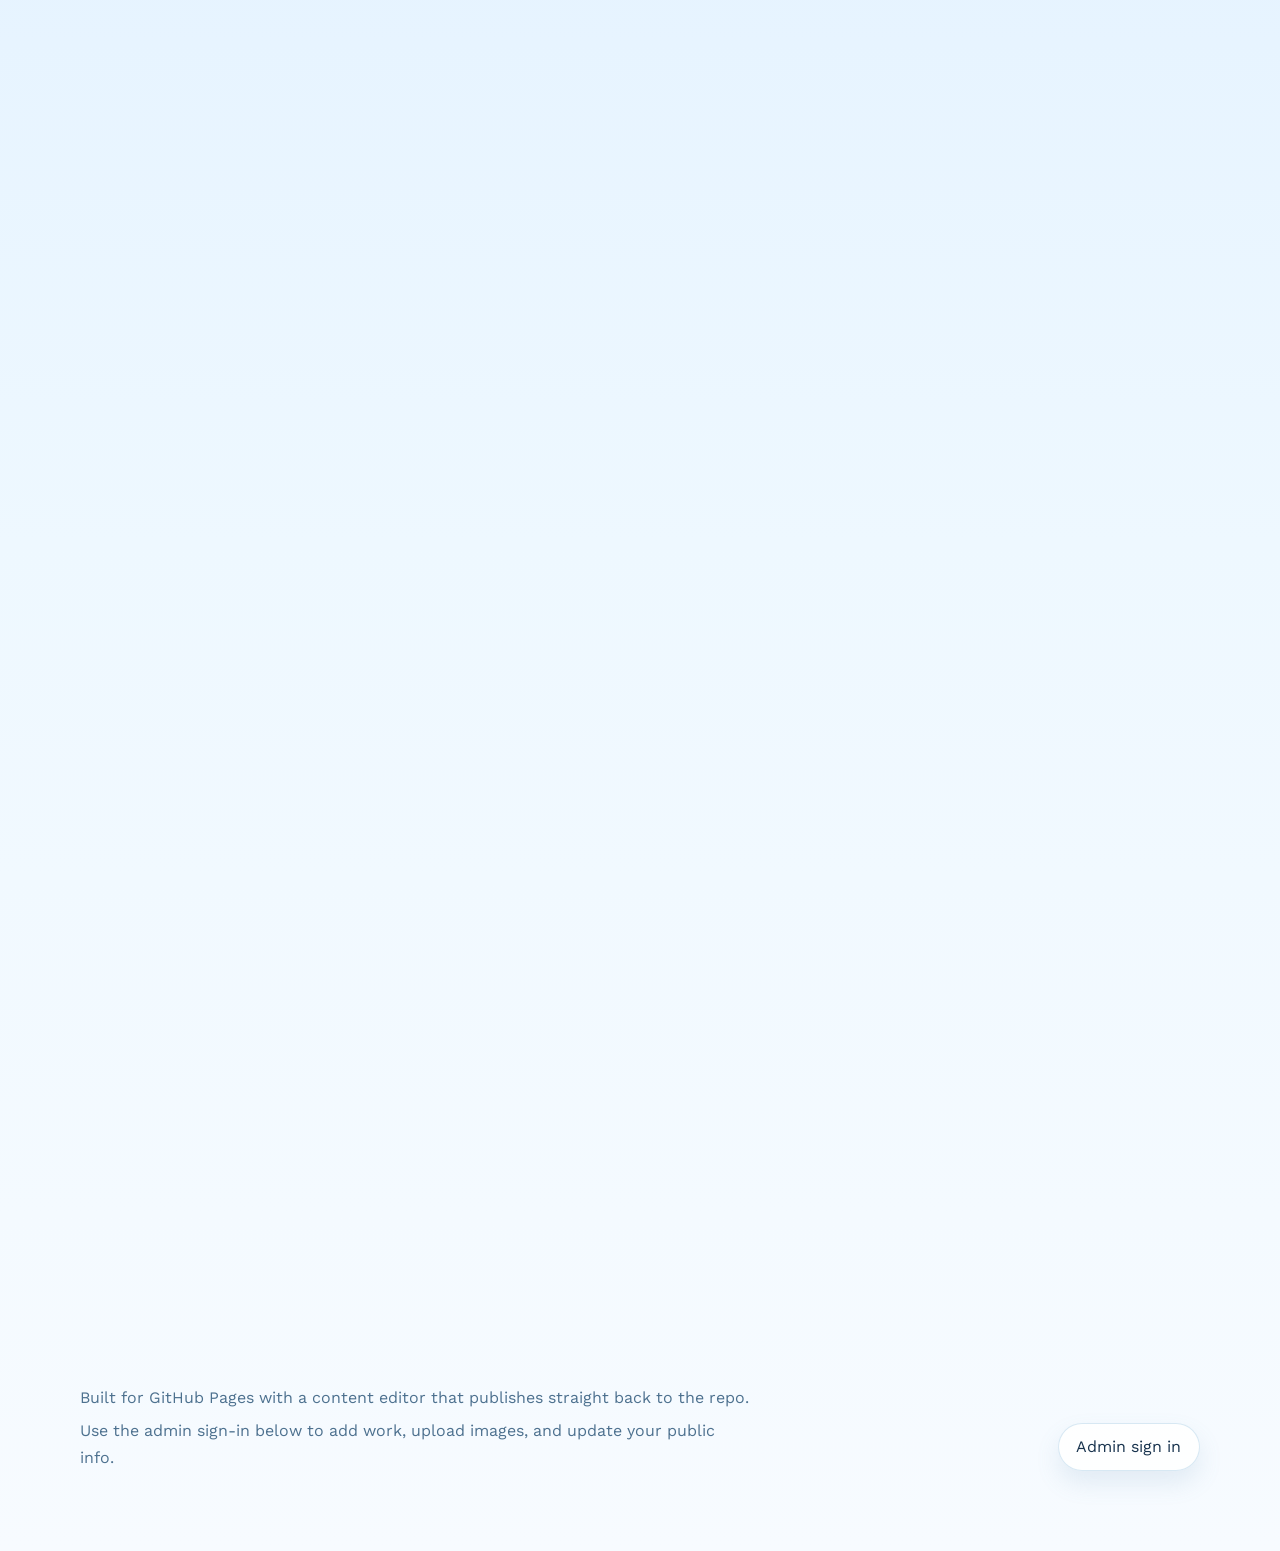
==== commit 1451a060: "hello" ====
--- a/index.html
+++ b/index.html
@@ -17,86 +17,81 @@
         <nav class="navbar">
             <a class="nav-brand" href="#top">Anders Brodd</a>
             <div class="nav-links">
-                <a href="#development">Development</a>
-                <a href="#photography">Photography</a>
-                <a href="#connect">Connect</a>
+                <a href="#about">About</a>
+                <a href="#development" data-nav-link="development">Portfolio</a>
+                <a href="#photography" data-nav-link="photography">Photography</a>
+                <a href="#connect" data-nav-link="connect">Connect</a>
             </div>
         </nav>
 
         <header class="hero" id="top">
-            <div class="hero-content">
+            <div class="hero-content hero-content--compact">
                 <div class="hero-copy" data-reveal="up">
-                    <p class="eyebrow">Winter portfolio</p>
-                    <h1>Shipping calm interfaces and crisp visuals under a winter light.</h1>
-                    <p class="hero-text">
-                        I am Anders Brodd. I build polished digital experiences, showcase development work with detail,
-                        and frame photography with the same clean attention to atmosphere.
+                    <p class="eyebrow" id="intro-label"></p>
+                    <h1 id="intro-heading"></h1>
+                    <p class="hero-text" id="intro-text"></p>
+                </div>
+            </div>
+
+            <div class="snow-field" data-snow="hero" aria-hidden="true"></div>
+            <a class="scroll-cue" href="#about">Start with the intro</a>
+        </header>
+
+        <section class="content-section content-section--about" id="about">
+            <div class="about-card frosted-card" data-reveal="up">
+                <p class="eyebrow">About me</p>
+                <h2 id="about-heading"></h2>
+                <p class="about-text" id="about-text"></p>
+            </div>
+        </section>
+
+        <main>
+            <section class="content-section content-section--portfolio" id="development" data-section="development">
+                <div class="section-copy" data-reveal="up">
+                    <p class="eyebrow">Portfolio</p>
+                    <h2>Projects slide in as you scroll, with the details and visuals moving with them.</h2>
+                    <p>
+                        This is the animated part of the page: each project card shifts and settles into place as the
+                        viewport reaches it.
                     </p>
-                    <div class="hero-actions">
-                        <a class="button button--primary" href="#development">See projects</a>
-                        <a class="button button--secondary" href="#photography">View photography</a>
-                    </div>
-                </div>
-
-                <div class="hero-panel frosted-card" data-reveal="right">
-                    <p class="card-label">Live snapshot</p>
-                    <ul class="hero-metrics" id="hero-metrics"></ul>
-                    <p class="hero-note" id="hero-note"></p>
-                </div>
-            </div>
-
-            <div class="snow-field" data-snow="hero" aria-hidden="true"></div>
-            <a class="scroll-cue" href="#development">Scroll for the showcase</a>
-        </header>
-
-        <main>
-            <section class="content-section" id="development">
-                <div class="section-copy" data-reveal="up">
-                    <p class="eyebrow">Development</p>
-                    <h2>Projects that slide in with the context, visuals, and details beside them.</h2>
-                    <p>
-                        Each project enters as you scroll, with room for screenshots, short summaries, build notes,
-                        and a direct link out to the live work.
-                    </p>
                 </div>
                 <div class="showcase-list" id="projects-list"></div>
             </section>
 
-            <section class="content-section content-section--gallery" id="photography">
+            <section class="content-section content-section--gallery" id="photography" data-section="photography">
                 <div class="section-copy" data-reveal="up">
                     <p class="eyebrow">Photography</p>
-                    <h2>Quiet frames, cold air, and room for your own image stories.</h2>
+                    <h2>Photography keeps the same smooth motion, but with room for quieter image stories.</h2>
                     <p>
-                        Use the admin panel to upload new images or link to hosted assets, then let the gallery unfold
-                        as visitors move down the page.
+                        Add your images in the editor and this section appears only when there is work to show.
                     </p>
                 </div>
                 <div class="photo-grid" id="photos-list"></div>
             </section>
 
-            <section class="content-section content-section--contact" id="connect">
+            <section class="content-section content-section--contact" id="connect" data-section="connect">
                 <div class="section-copy" data-reveal="up">
                     <p class="eyebrow">Connect</p>
-                    <h2>Social links and contact details stay editable from the site itself.</h2>
+                    <h2>Socials and contact stay editable, and either block can be hidden when you do not need it.</h2>
                     <p>
-                        The footer sign-in opens an admin editor that updates projects, photography, socials, and your
-                        contact block directly in the GitHub Pages repository.
+                        The admin editor lets you switch categories on and off manually, and empty ones disappear from
+                        the page automatically.
                     </p>
                 </div>
 
-                <div class="connect-grid">
-                    <div class="contact-card frosted-card" data-reveal="left">
+                <div class="connect-grid" id="connect-grid">
+                    <div class="contact-card frosted-card" data-reveal="left" data-section-card="contact">
                         <p class="card-label">Contact</p>
                         <h3 id="contact-heading"></h3>
                         <a class="contact-link" id="contact-email" href="#"></a>
                         <p class="contact-note" id="contact-note"></p>
-                        <div class="contact-meta">
+                        <div class="contact-meta" id="contact-meta">
                             <span id="contact-location"></span>
                             <span id="contact-availability"></span>
                         </div>
                     </div>
 
-                    <div class="social-card frosted-card" data-reveal="right">
+                    <div class="social-card frosted-card" data-reveal="right" data-section-card="socials">
                         <p class="card-label">Socials</p>
                         <div class="social-list" id="socials-list"></div>
                     </div>
@@ -142,6 +137,59 @@
             </section>
 
             <form class="admin-editor" id="admin-editor" hidden>
+                <section class="editor-section editor-section--compact">
+                    <div class="editor-section__header">
+                        <h3>Intro and about</h3>
+                    </div>
+                    <div class="editor-contact-grid">
+                        <label>
+                            <span>Intro label</span>
+                            <input type="text" name="introLabel" placeholder="Developer and photographer">
+                        </label>
+                        <label>
+                            <span>Intro heading</span>
+                            <input type="text" name="introHeading" placeholder="Short intro at the top of the page">
+                        </label>
+                        <label class="editor-field--full">
+                            <span>Intro text</span>
+                            <textarea name="introText" placeholder="A short intro before the portfolio starts."></textarea>
+                        </label>
+                        <label>
+                            <span>About heading</span>
+                            <input type="text" name="aboutHeading" placeholder="About me">
+                        </label>
+                        <label class="editor-field--full">
+                            <span>About text</span>
+                            <textarea name="aboutText" placeholder="A short about-me section before the portfolio animation begins."></textarea>
+                        </label>
+                    </div>
+                </section>
+
+                <section class="editor-section editor-section--compact">
+                    <div class="editor-section__header">
+                        <h3>Section visibility</h3>
+                    </div>
+                    <div class="editor-toggle-grid">
+                        <label class="toggle-row">
+                            <span>Development portfolio</span>
+                            <input type="checkbox" name="sectionDevelopment">
+                        </label>
+                        <label class="toggle-row">
+                            <span>Photography</span>
+                            <input type="checkbox" name="sectionPhotography">
+                        </label>
+                        <label class="toggle-row">
+                            <span>Socials</span>
+                            <input type="checkbox" name="sectionSocials">
+                        </label>
+                        <label class="toggle-row">
+                            <span>Contact</span>
+                            <input type="checkbox" name="sectionContact">
+                        </label>
+                    </div>
+                    <p class="admin-meta">Enabled sections still hide automatically if they are empty.</p>
+                </section>
+
                 <section class="editor-section">
                     <div class="editor-section__header">
                         <h3>Development projects</h3>
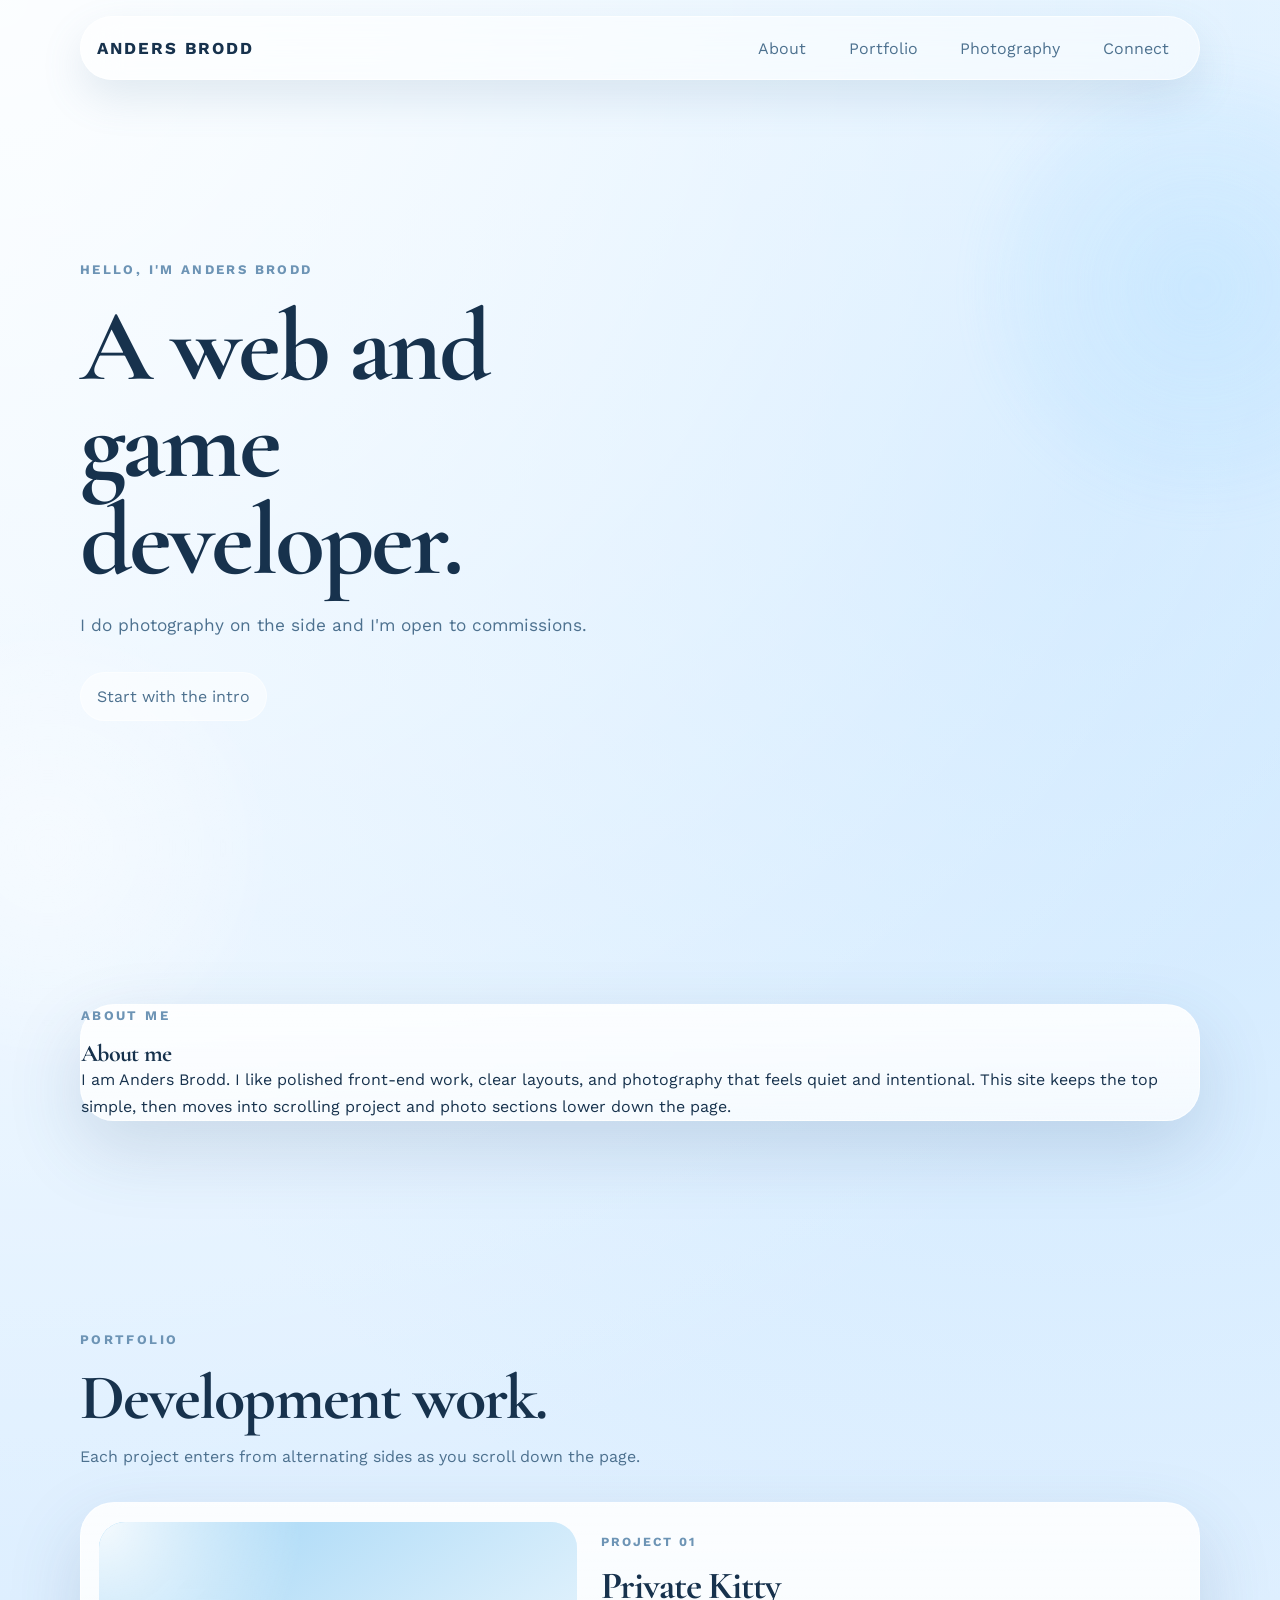
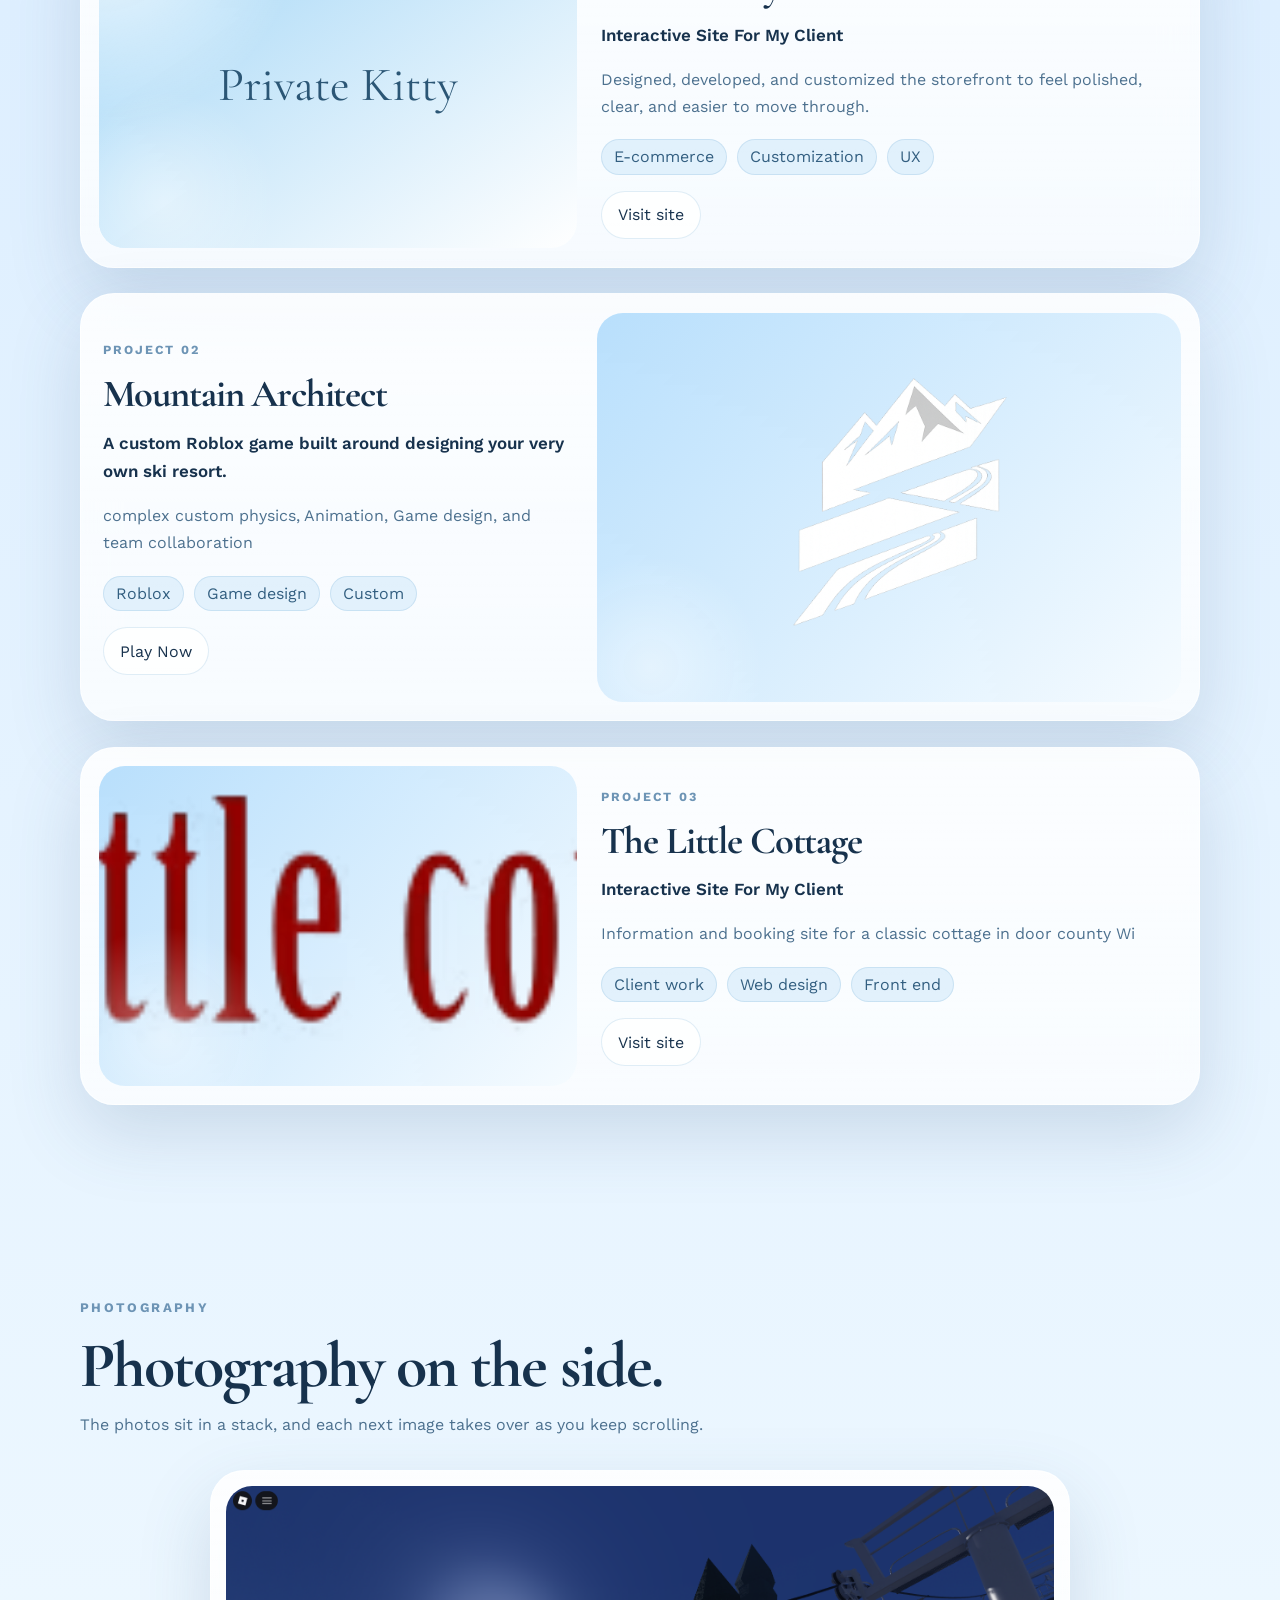
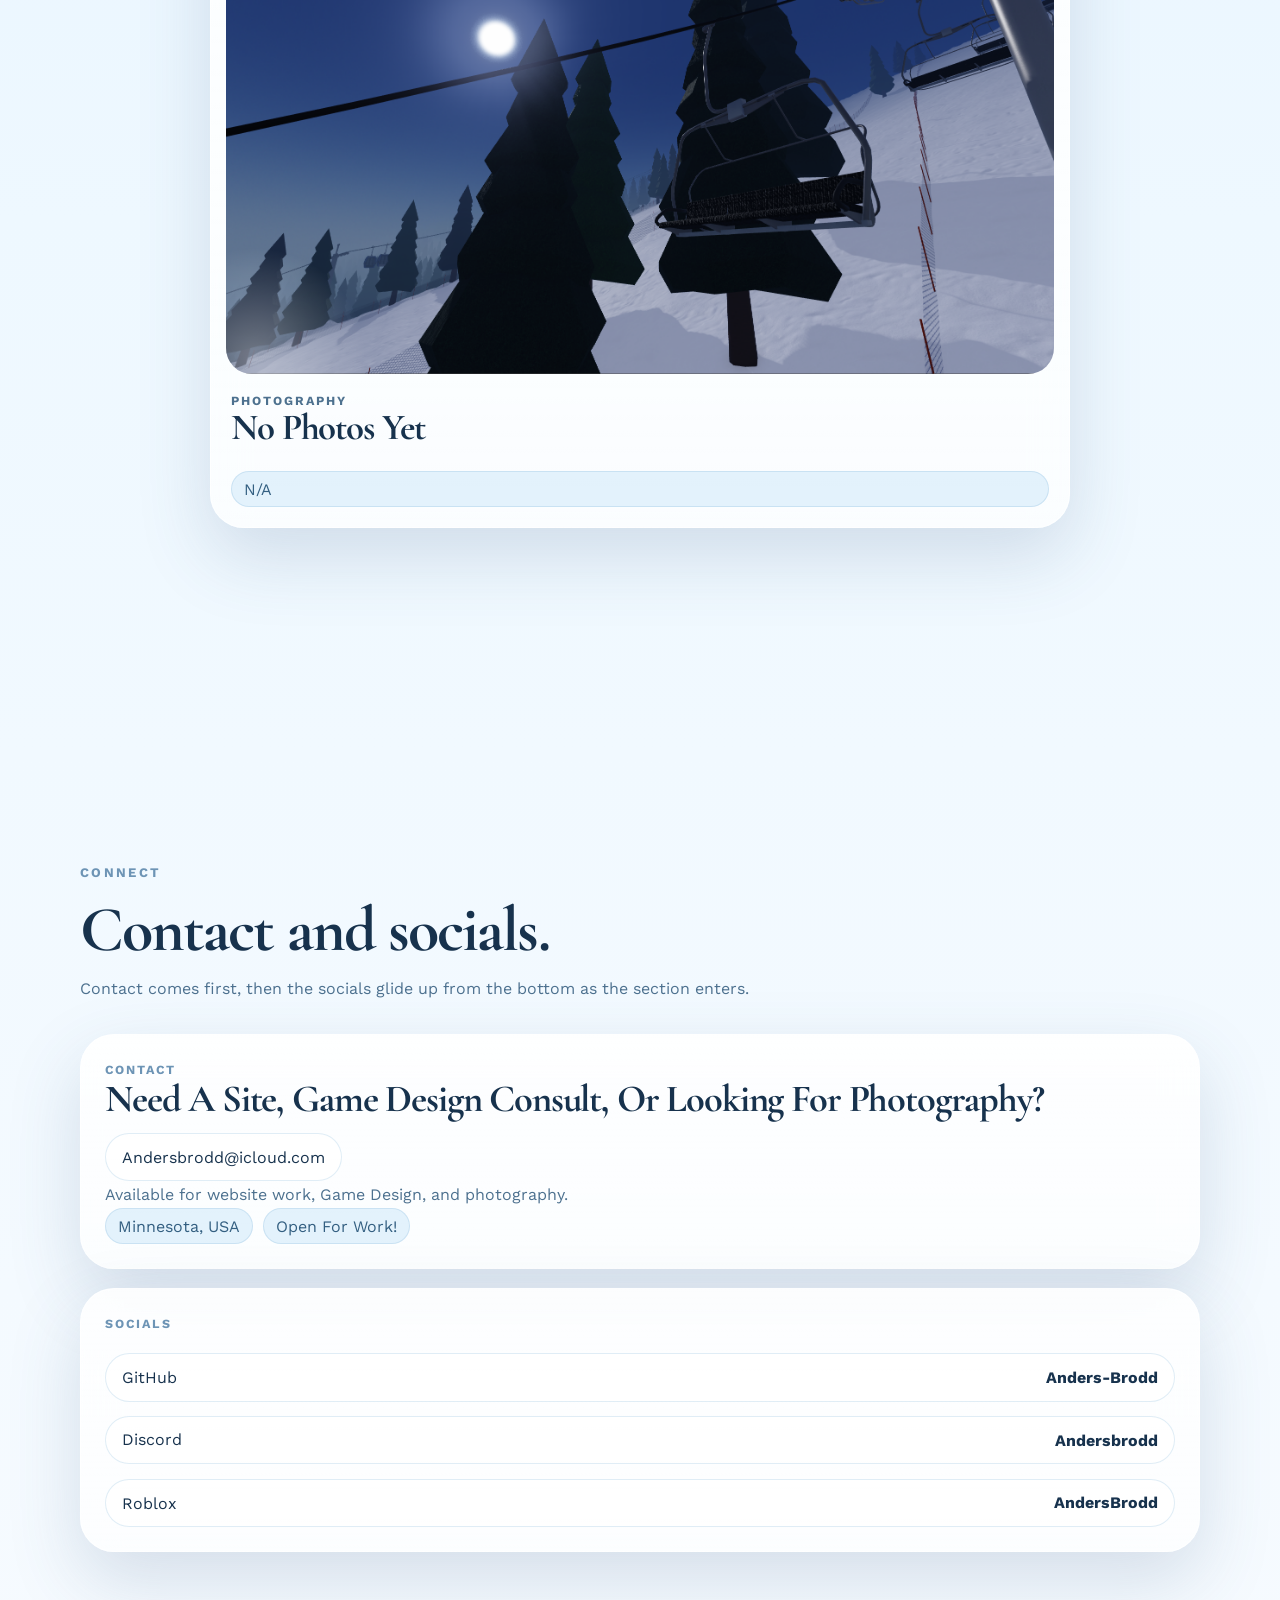
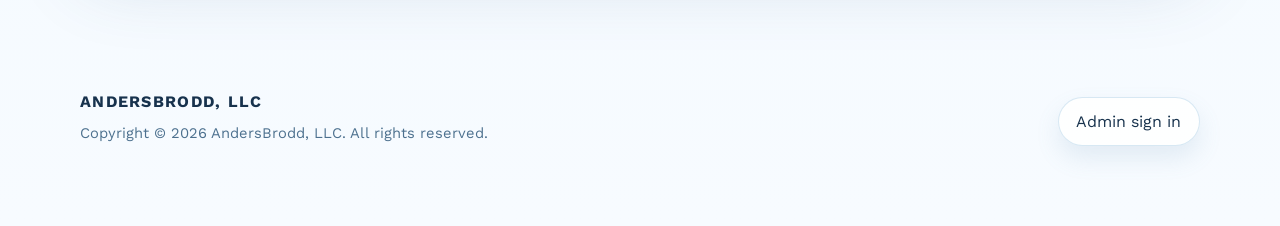
==== commit 313c5beb: "more updates" ====
--- a/index.html
+++ b/index.html
@@ -49,11 +49,8 @@
             <section class="content-section content-section--portfolio" id="development" data-section="development">
                 <div class="section-copy" data-reveal="up">
                     <p class="eyebrow">Portfolio</p>
-                    <h2>Projects slide in as you scroll, with the details and visuals moving with them.</h2>
-                    <p>
-                        This is the animated part of the page: each project card shifts and settles into place as the
-                        viewport reaches it.
-                    </p>
+                    <h2>Development work.</h2>
+                    <p>Each project enters from alternating sides as you scroll down the page.</p>
                 </div>
                 <div class="showcase-list" id="projects-list"></div>
             </section>
@@ -61,10 +58,8 @@
             <section class="content-section content-section--gallery" id="photography" data-section="photography">
                 <div class="section-copy" data-reveal="up">
                     <p class="eyebrow">Photography</p>
-                    <h2>Photography keeps the same smooth motion, but with room for quieter image stories.</h2>
-                    <p>
-                        Add your images in the editor and this section appears only when there is work to show.
-                    </p>
+                    <h2>Photography on the side.</h2>
+                    <p>The photos sit in a stack, and each next image takes over as you keep scrolling.</p>
                 </div>
                 <div class="photo-grid" id="photos-list"></div>
             </section>
@@ -72,11 +67,8 @@
             <section class="content-section content-section--contact" id="connect" data-section="connect">
                 <div class="section-copy" data-reveal="up">
                     <p class="eyebrow">Connect</p>
-                    <h2>Socials and contact stay editable, and either block can be hidden when you do not need it.</h2>
-                    <p>
-                        The admin editor lets you switch categories on and off manually, and empty ones disappear from
-                        the page automatically.
-                    </p>
+                    <h2>Contact and socials.</h2>
+                    <p>Contact comes first, then the socials glide up from the bottom as the section enters.</p>
                 </div>
 
                 <div class="connect-grid" id="connect-grid">
@@ -101,8 +93,8 @@
 
         <footer class="site-footer">
             <div class="footer-copy">
-                <p>Built for GitHub Pages with a content editor that publishes straight back to the repo.</p>
-                <p>Use the admin sign-in below to add work, upload images, and update your public info.</p>
+                <p class="footer-brand">AndersBrodd, LLC</p>
+                <p class="footer-legal">Copyright © 2026 AndersBrodd, LLC. All rights reserved.</p>
             </div>
             <button class="admin-button" id="admin-toggle" type="button">Admin sign in</button>
             <div class="snow-field snow-field--footer" data-snow="footer" aria-hidden="true"></div>
--- a/style.css
+++ b/style.css
@@ -193,6 +193,11 @@
     align-items: end;
 }
 
+.hero-content--compact {
+    grid-template-columns: minmax(0, 1fr);
+    max-width: 54rem;
+}
+
 .eyebrow {
     margin-bottom: 1rem;
     font-size: 0.82rem;
@@ -212,6 +217,10 @@
     margin-top: 1.35rem;
     font-size: 1.08rem;
     color: var(--ink-soft);
+}
+
+#intro-heading {
+    max-width: 11ch;
 }
 
 .hero-actions {
@@ -349,6 +358,25 @@
     gap: 1.3rem;
     align-items: stretch;
     padding: 1.15rem;
+}
+
+.scroll-card {
+    opacity: 0.72;
+    transition: transform 700ms cubic-bezier(0.2, 1, 0.2, 1), opacity 500ms ease, box-shadow 500ms ease;
+}
+
+.scroll-card--left {
+    transform: translate3d(-128px, 0, 0) scale(0.985);
+}
+
+.scroll-card--right {
+    transform: translate3d(128px, 0, 0) scale(0.985);
+}
+
+.scroll-card.is-in-view {
+    transform: translate3d(0, 0, 0) scale(1);
+    opacity: 1;
+    box-shadow: 0 34px 80px rgba(61, 97, 132, 0.22);
 }
 
 .project-card--reverse .project-media {
@@ -471,22 +499,24 @@
 }
 
 .photo-grid {
-    display: grid;
-    grid-template-columns: repeat(12, minmax(0, 1fr));
-    gap: 1.2rem;
+    display: block;
+    position: relative;
 }
 
 .photo-card {
-    grid-column: span 4;
+    position: sticky;
+    top: 7rem;
+    width: min(100%, 860px);
+    margin: 0 auto 14vh;
     padding: 0.95rem;
-}
-
-.photo-card:nth-child(4n + 1) {
-    grid-column: span 5;
-}
-
-.photo-card:nth-child(4n + 2) {
-    grid-column: span 3;
+    z-index: var(--stack-z);
+    opacity: calc(1 - (var(--stack-progress, 0) * 0.58));
+    transform: translateY(calc(var(--stack-progress, 0) * -18px)) scale(calc(1 - (var(--stack-progress, 0) * 0.06)));
+    transition: opacity 280ms ease, transform 280ms ease, box-shadow 280ms ease;
+}
+
+.photo-card.is-active {
+    box-shadow: 0 34px 80px rgba(61, 97, 132, 0.24);
 }
 
 .photo-copy {
@@ -501,8 +531,12 @@
 
 .connect-grid {
     display: grid;
-    grid-template-columns: repeat(2, minmax(0, 1fr));
+    grid-template-columns: minmax(0, 1fr);
     gap: 1.2rem;
+}
+
+.connect-grid--single {
+    grid-template-columns: minmax(0, 1fr);
 }
 
 .contact-card,
@@ -548,6 +582,18 @@
     display: grid;
     gap: 0.35rem;
     color: var(--ink-soft);
+}
+
+.footer-brand {
+    font-size: 1rem;
+    font-weight: 700;
+    letter-spacing: 0.08em;
+    text-transform: uppercase;
+    color: var(--ink-strong);
+}
+
+.footer-legal {
+    font-size: 0.92rem;
 }
 
 .admin-button,
@@ -610,6 +656,10 @@
     transform: translate3d(72px, 32px, 0);
 }
 
+[data-reveal="bottom"] {
+    transform: translate3d(0, 92px, 0);
+}
+
 [data-reveal].is-visible {
     opacity: 1;
     transform: translate3d(0, 0, 0);
@@ -697,6 +747,27 @@
     color: #9b3146;
 }
 
+.editor-toggle-grid {
+    display: grid;
+    grid-template-columns: repeat(2, minmax(0, 1fr));
+    gap: 0.85rem;
+}
+
+.toggle-row {
+    display: flex;
+    align-items: center;
+    justify-content: space-between;
+    gap: 1rem;
+    padding: 0.9rem 1rem;
+    border-radius: 1rem;
+    background: rgba(255, 255, 255, 0.72);
+    border: 1px solid var(--line);
+}
+
+.toggle-row input {
+    width: auto;
+}
+
 .editor-section__header {
     display: flex;
     justify-content: space-between;
@@ -797,7 +868,7 @@
     .photo-card,
     .photo-card:nth-child(4n + 1),
     .photo-card:nth-child(4n + 2) {
-        grid-column: span 6;
+        grid-column: auto;
     }
 
     .site-footer {
@@ -834,13 +905,12 @@
     }
 
     .photo-grid {
-        grid-template-columns: repeat(1, minmax(0, 1fr));
-    }
-
-    .photo-card,
-    .photo-card:nth-child(4n + 1),
-    .photo-card:nth-child(4n + 2) {
-        grid-column: auto;
+        display: block;
+    }
+
+    .photo-card {
+        top: 6rem;
+        margin-bottom: 10vh;
     }
 
     .editor-section__header,
@@ -849,6 +919,10 @@
     .admin-auth-form {
         align-items: stretch;
         flex-direction: column;
+    }
+
+    .editor-toggle-grid {
+        grid-template-columns: 1fr;
     }
 }
 
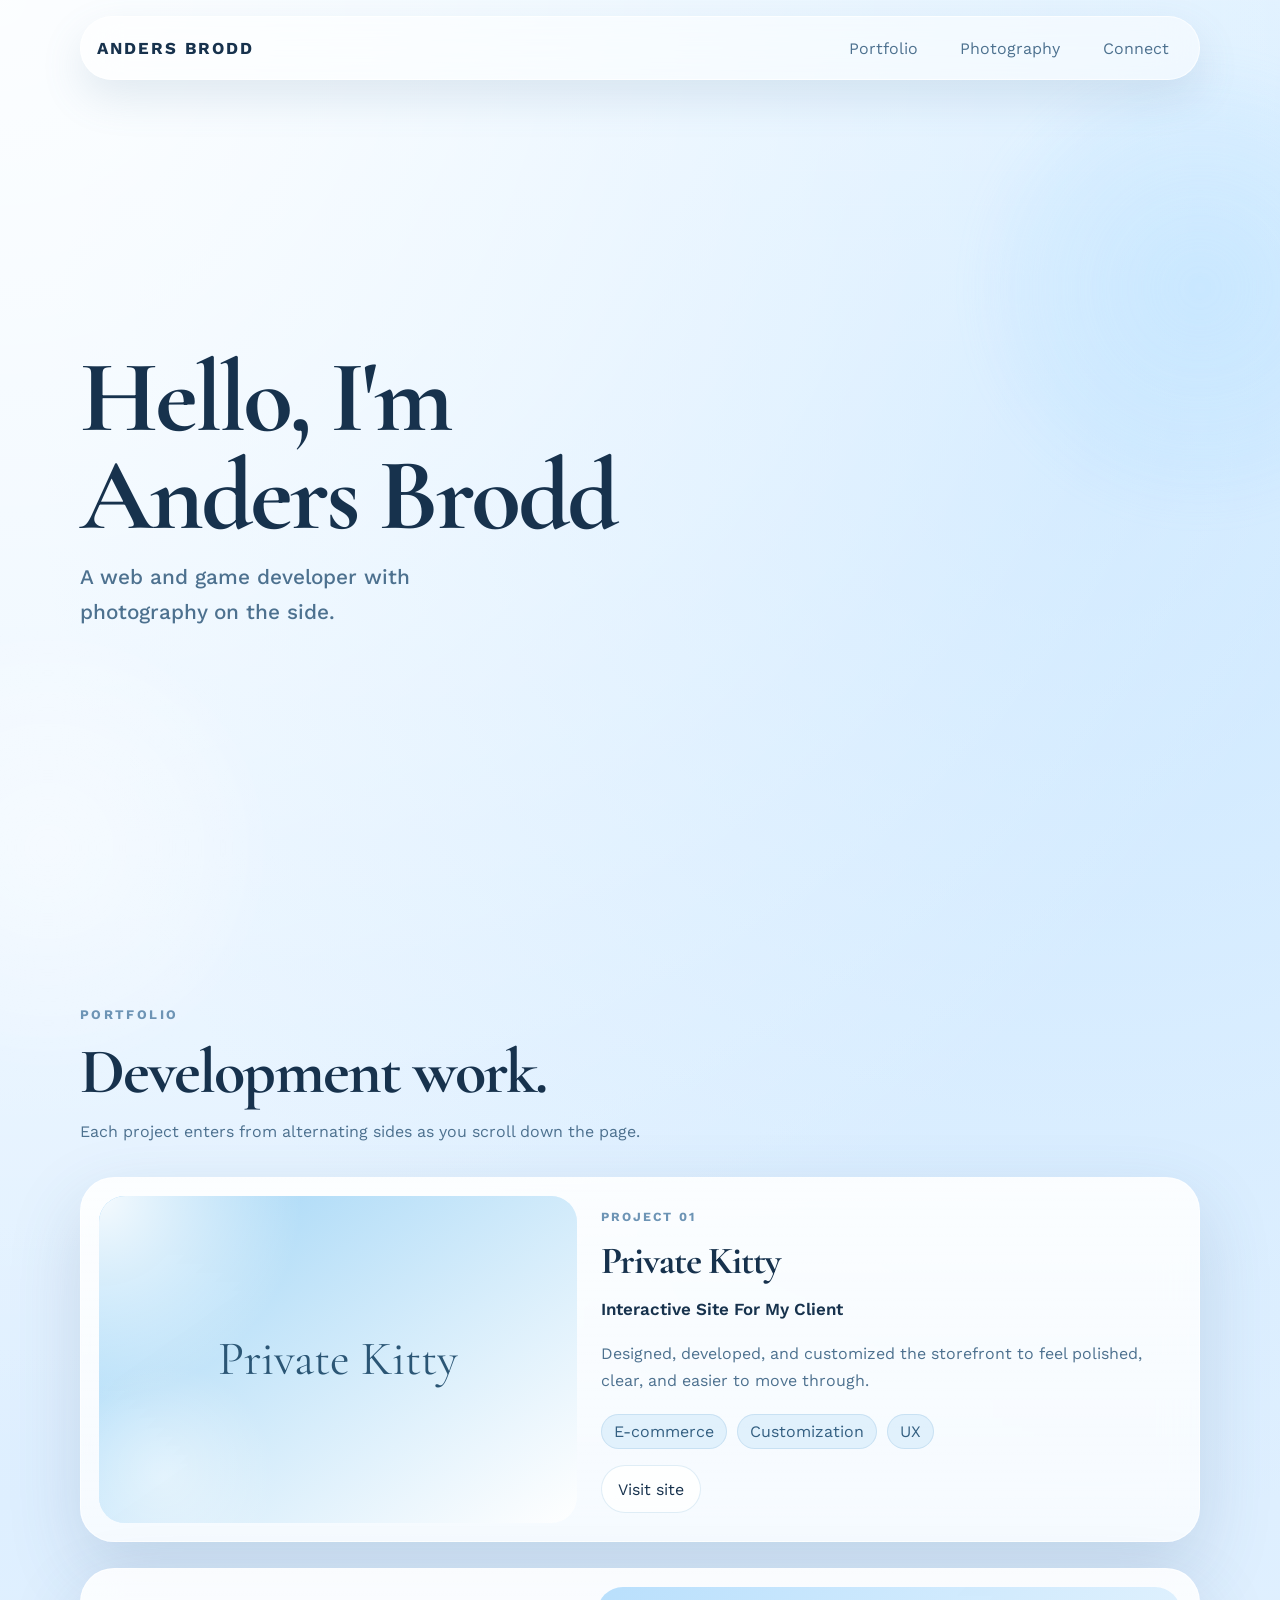
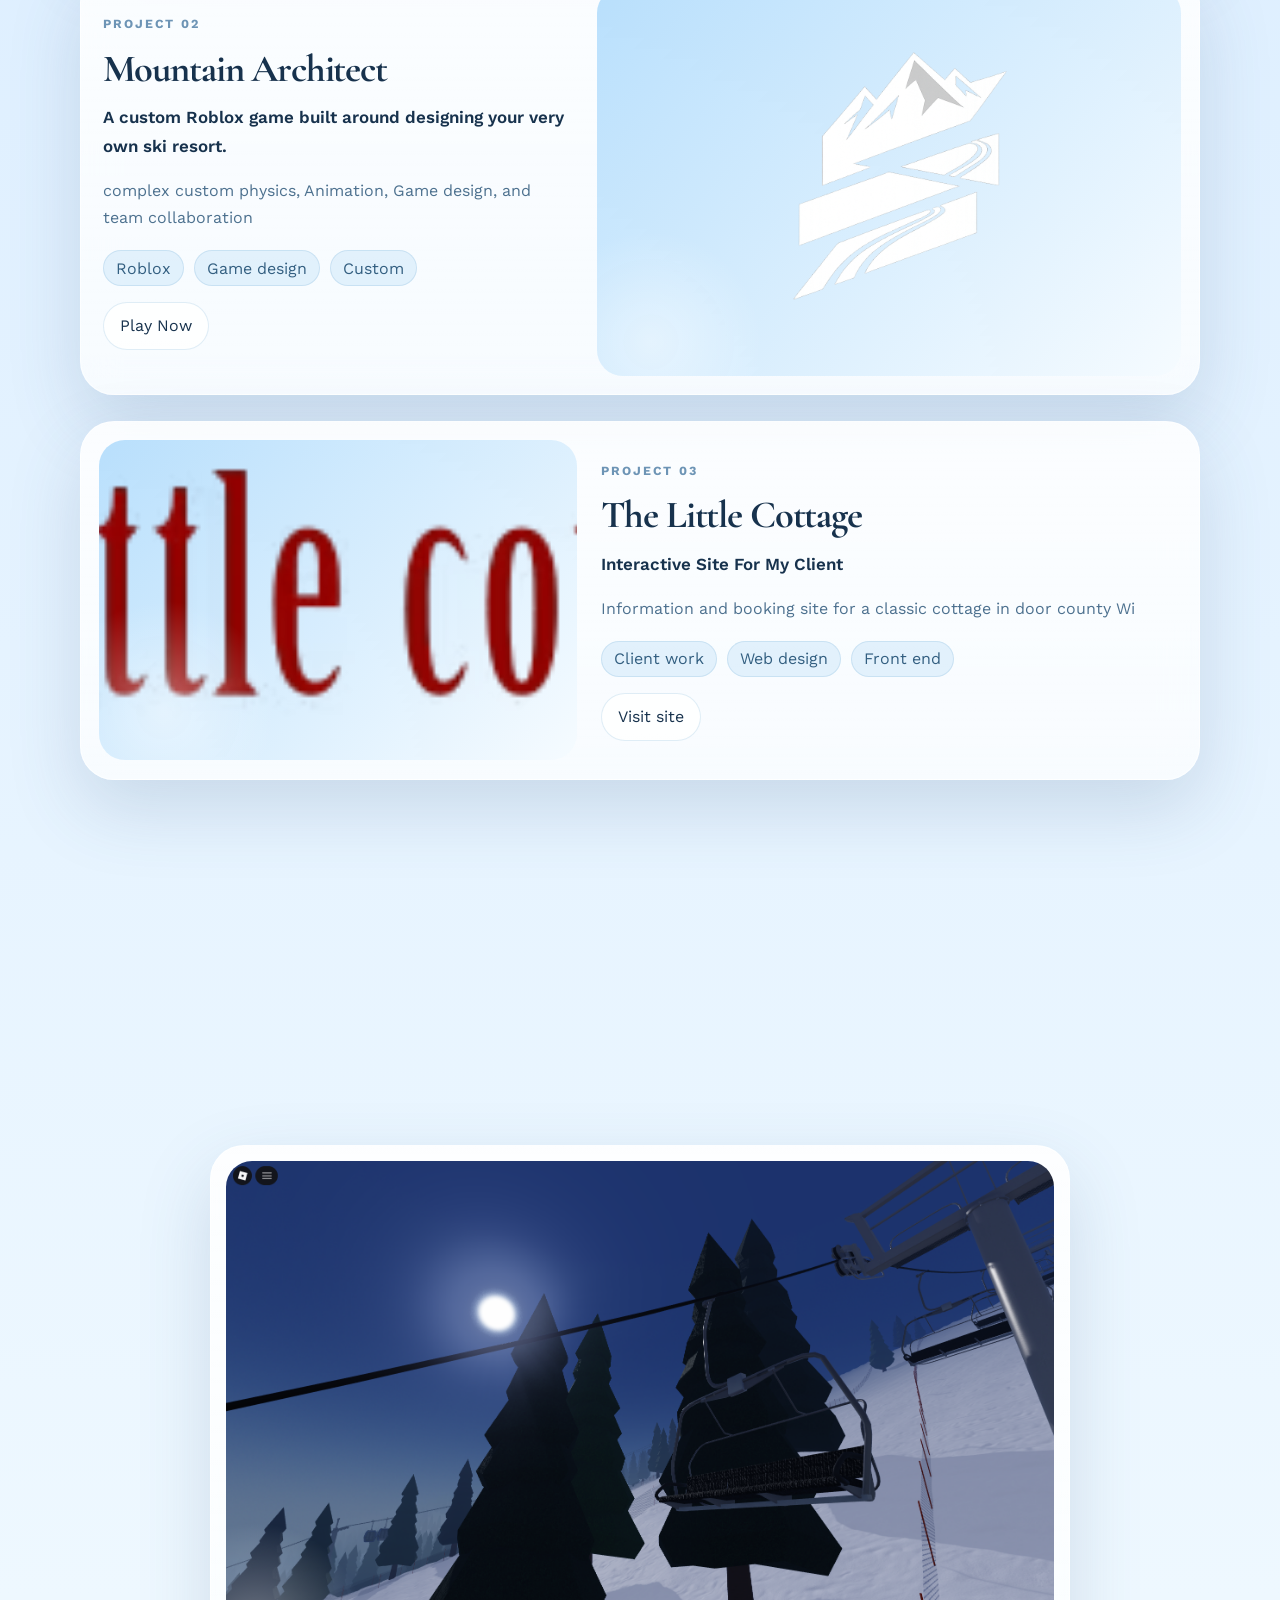
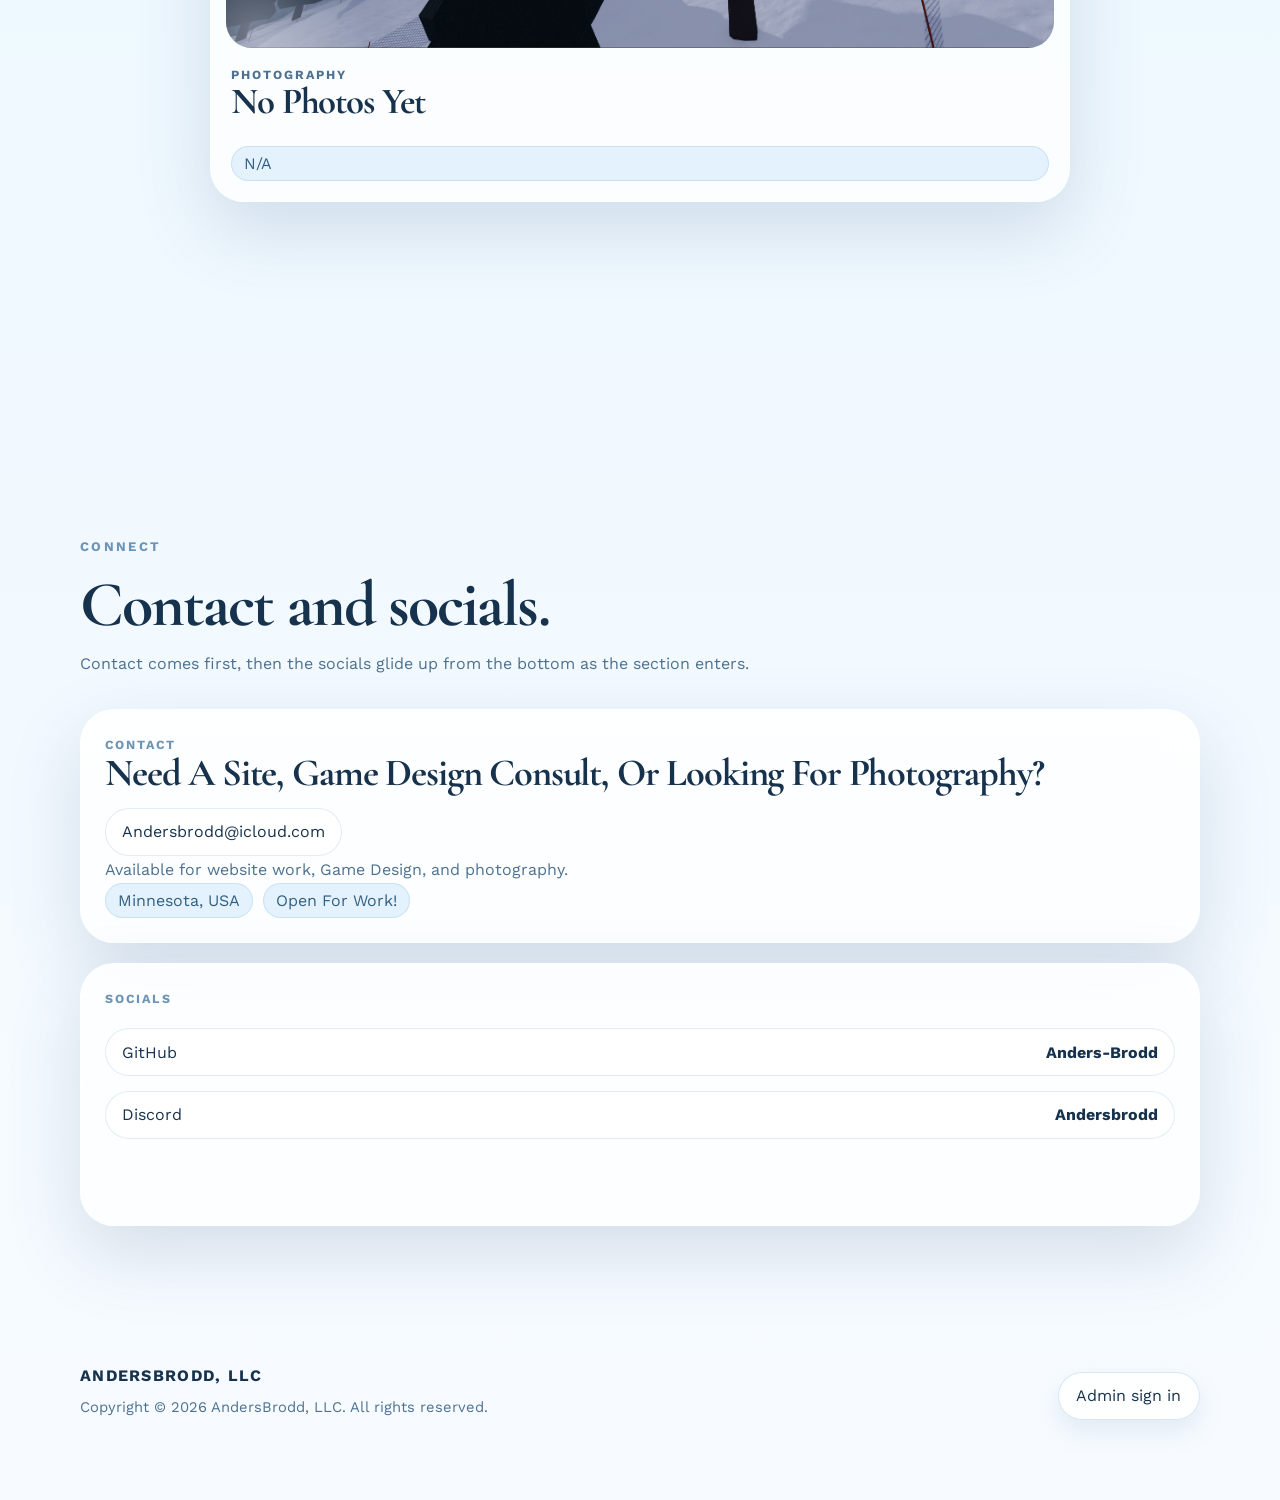
==== commit 680b2adf: "formating" ====
--- a/index.html
+++ b/index.html
@@ -17,7 +17,6 @@
         <nav class="navbar">
             <a class="nav-brand" href="#top">Anders Brodd</a>
             <div class="nav-links">
-                <a href="#about">About</a>
                 <a href="#development" data-nav-link="development">Portfolio</a>
                 <a href="#photography" data-nav-link="photography">Photography</a>
                 <a href="#connect" data-nav-link="connect">Connect</a>
@@ -27,23 +26,13 @@
         <header class="hero" id="top">
             <div class="hero-content hero-content--compact">
                 <div class="hero-copy" data-reveal="up">
-                    <p class="eyebrow" id="intro-label"></p>
                     <h1 id="intro-heading"></h1>
                     <p class="hero-text" id="intro-text"></p>
                 </div>
             </div>
 
             <div class="snow-field" data-snow="hero" aria-hidden="true"></div>
-            <a class="scroll-cue" href="#about">Start with the intro</a>
         </header>
-
-        <section class="content-section content-section--about" id="about">
-            <div class="about-card frosted-card" data-reveal="up">
-                <p class="eyebrow">About me</p>
-                <h2 id="about-heading"></h2>
-                <p class="about-text" id="about-text"></p>
-            </div>
-        </section>
 
         <main>
             <section class="content-section content-section--portfolio" id="development" data-section="development">
@@ -131,28 +120,16 @@
             <form class="admin-editor" id="admin-editor" hidden>
                 <section class="editor-section editor-section--compact">
                     <div class="editor-section__header">
-                        <h3>Intro and about</h3>
+                        <h3>Intro</h3>
                     </div>
                     <div class="editor-contact-grid">
                         <label>
-                            <span>Intro label</span>
-                            <input type="text" name="introLabel" placeholder="Developer and photographer">
-                        </label>
-                        <label>
                             <span>Intro heading</span>
-                            <input type="text" name="introHeading" placeholder="Short intro at the top of the page">
+                            <input type="text" name="introHeading" placeholder="Hello, I'm Anders Brodd">
                         </label>
                         <label class="editor-field--full">
                             <span>Intro text</span>
-                            <textarea name="introText" placeholder="A short intro before the portfolio starts."></textarea>
-                        </label>
-                        <label>
-                            <span>About heading</span>
-                            <input type="text" name="aboutHeading" placeholder="About me">
-                        </label>
-                        <label class="editor-field--full">
-                            <span>About text</span>
-                            <textarea name="aboutText" placeholder="A short about-me section before the portfolio animation begins."></textarea>
+                            <textarea name="introText" placeholder="A web and game developer with photography on the side."></textarea>
                         </label>
                     </div>
                 </section>
--- a/style.css
+++ b/style.css
@@ -209,18 +209,15 @@
 
 .hero h1 {
     font-size: clamp(3.2rem, 8vw, 6.7rem);
-    max-width: 12ch;
+    max-width: 11ch;
 }
 
 .hero-text {
-    max-width: 58ch;
-    margin-top: 1.35rem;
-    font-size: 1.08rem;
+    max-width: 32ch;
+    margin-top: 1rem;
+    font-size: 1.3rem;
+    font-weight: 500;
     color: var(--ink-soft);
-}
-
-#intro-heading {
-    max-width: 11ch;
 }
 
 .hero-actions {
@@ -315,16 +312,6 @@
 
 .hero-note {
     color: var(--ink-soft);
-}
-
-.scroll-cue {
-    align-self: flex-start;
-    margin-top: 2rem;
-    padding: 0.85rem 1rem;
-    border-radius: 999px;
-    background: rgba(255, 255, 255, 0.5);
-    color: var(--ink-soft);
-    border: 1px solid rgba(255, 255, 255, 0.5);
 }
 
 .content-section {
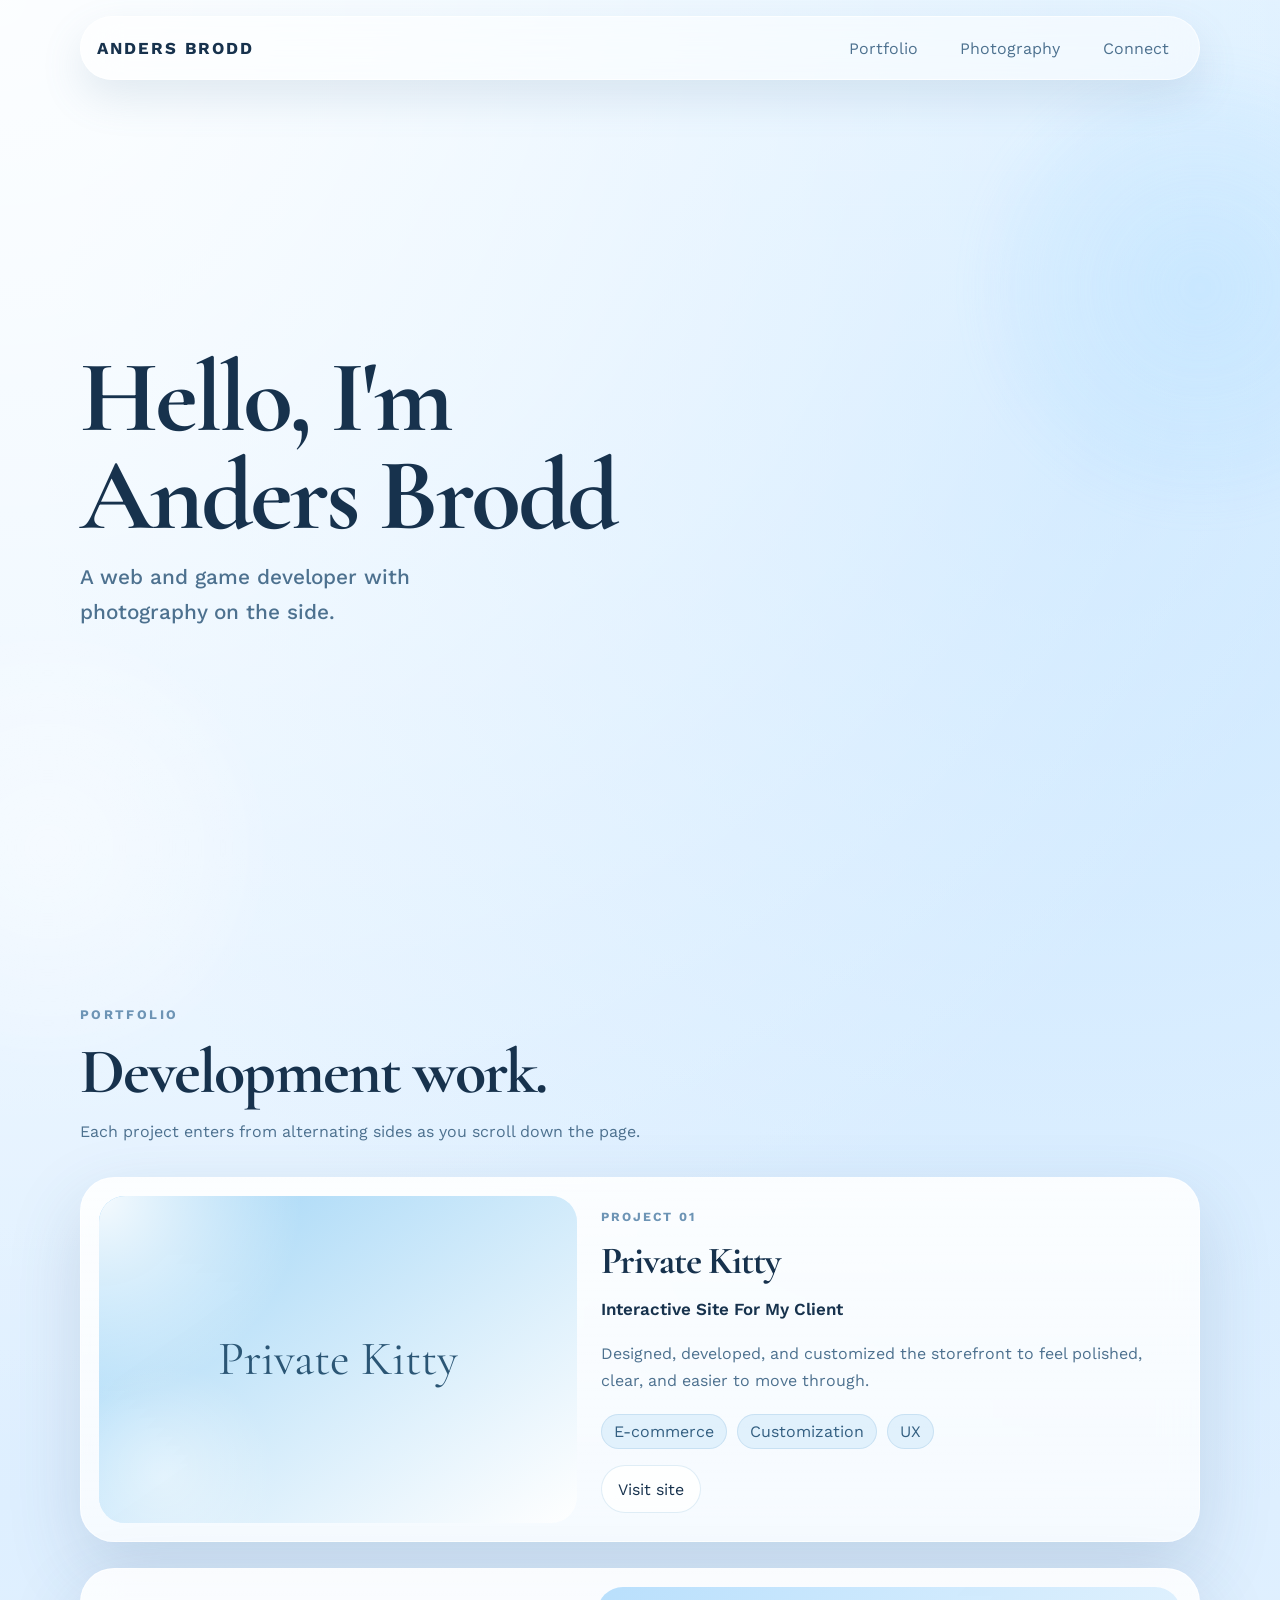
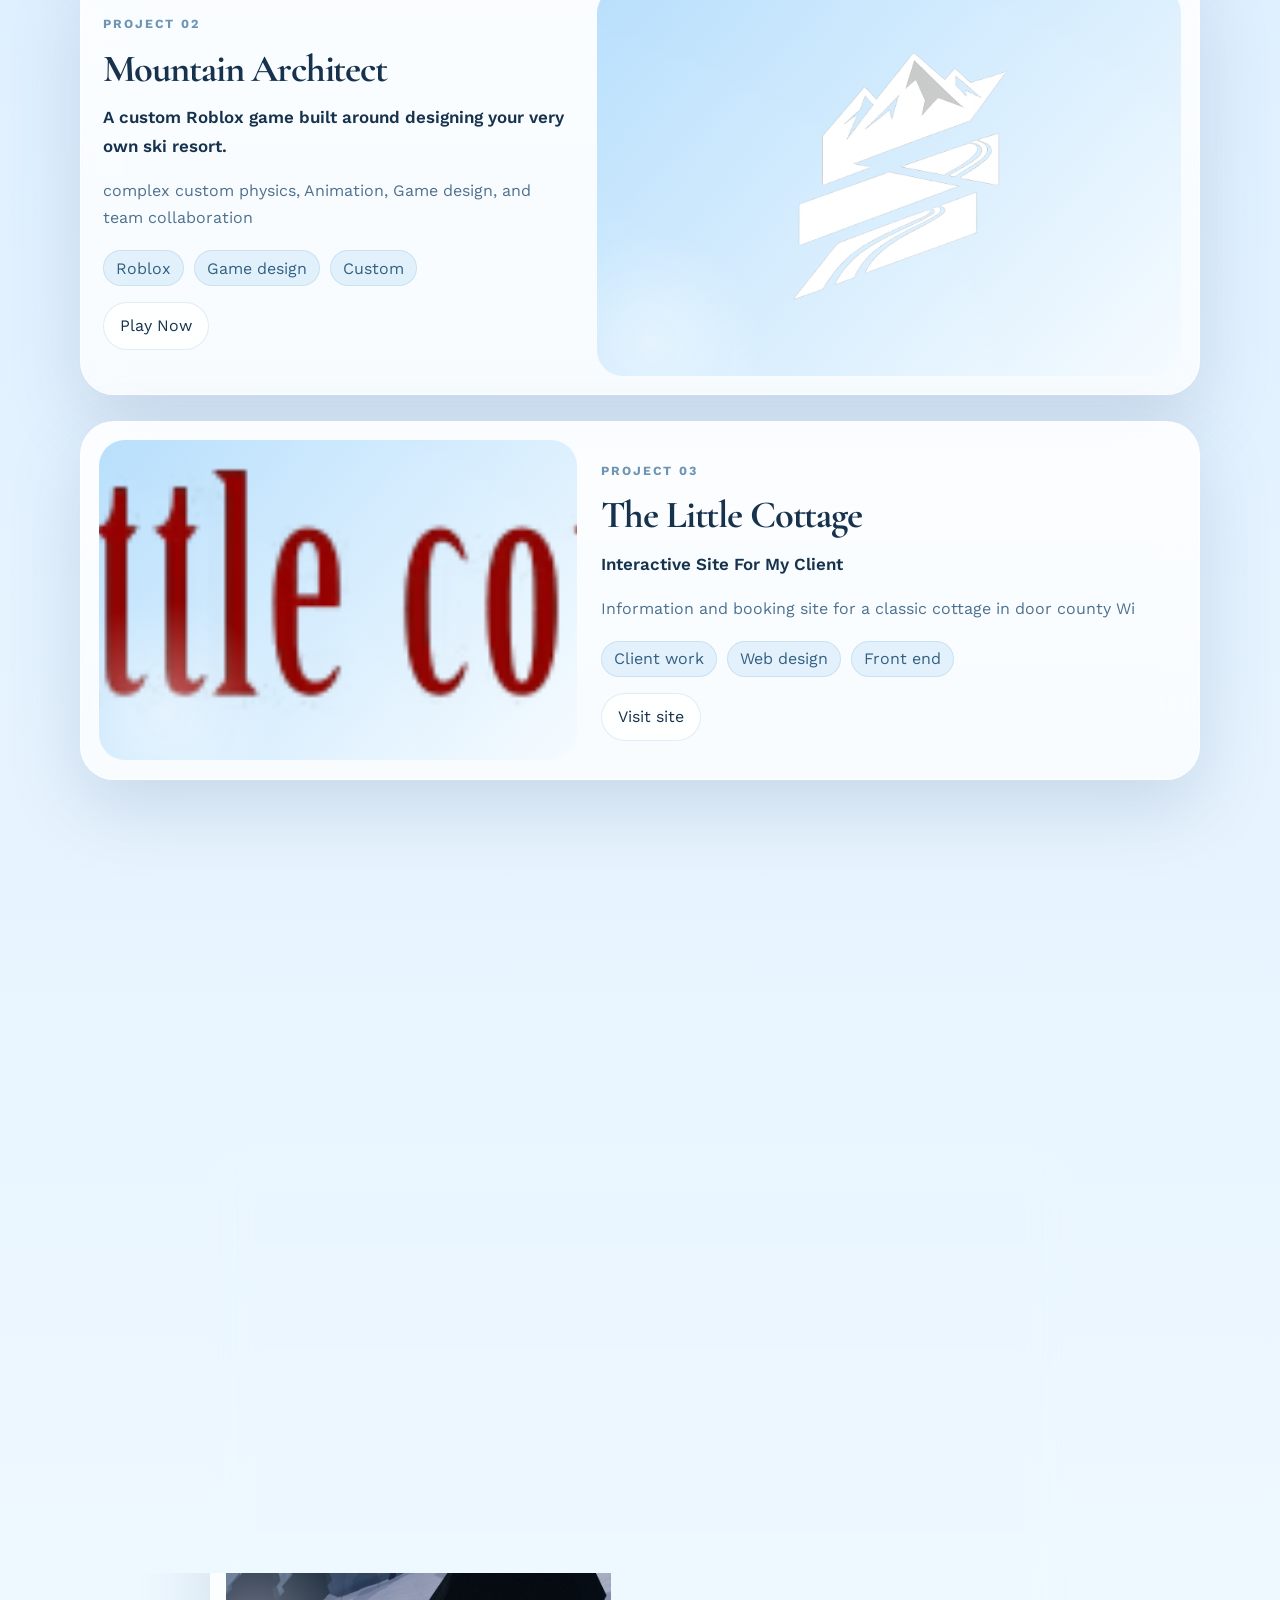
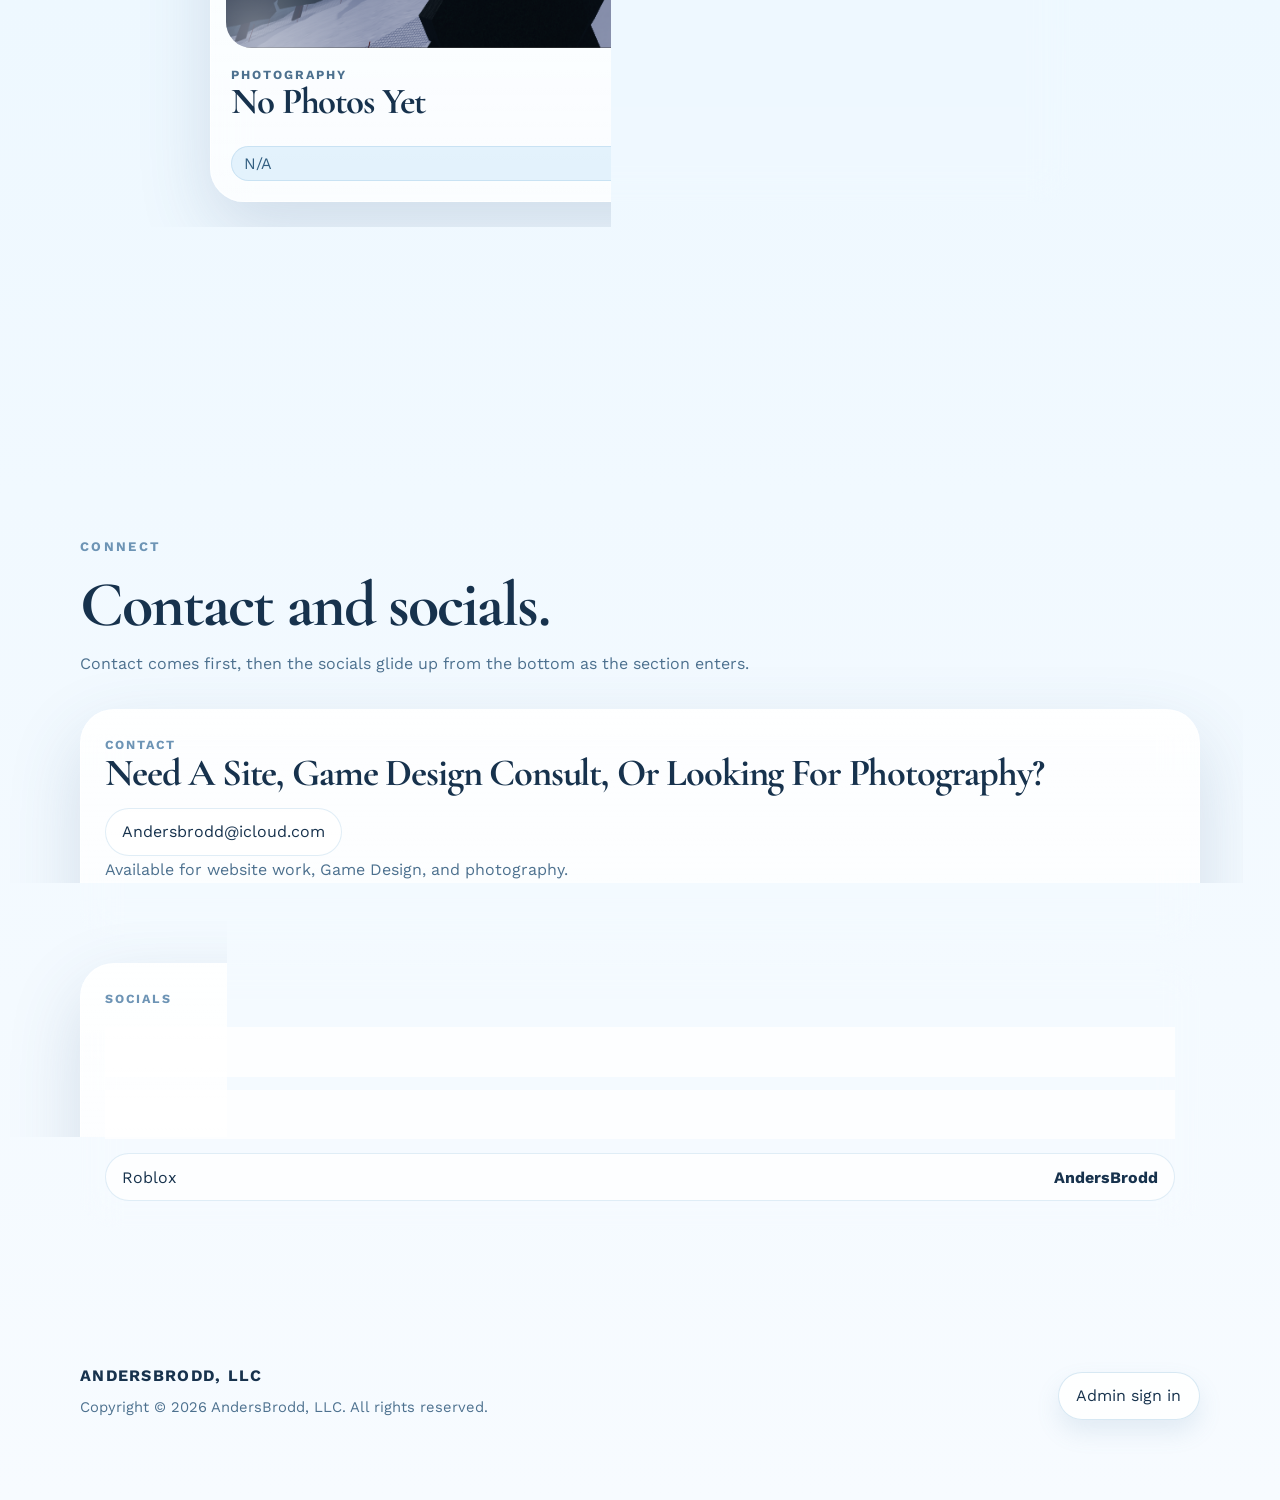
==== commit 6b338cde: "update" ====
--- a/index.html
+++ b/index.html
@@ -26,8 +26,8 @@
         <header class="hero" id="top">
             <div class="hero-content hero-content--compact">
                 <div class="hero-copy" data-reveal="up">
-                    <h1 id="intro-heading"></h1>
-                    <p class="hero-text" id="intro-text"></p>
+                    <h1 id="intro-heading">Hello, I'm Anders Brodd</h1>
+                    <p class="hero-text" id="intro-text">A web and game developer with photography on the side.</p>
                 </div>
             </div>
 
--- a/style.css
+++ b/style.css
@@ -348,19 +348,24 @@
 }
 
 .scroll-card {
+    opacity: 1;
+    transform: none;
+    transition: transform 700ms cubic-bezier(0.2, 1, 0.2, 1), opacity 500ms ease, box-shadow 500ms ease;
+}
+
+body.has-animations .scroll-card {
     opacity: 0.72;
-    transition: transform 700ms cubic-bezier(0.2, 1, 0.2, 1), opacity 500ms ease, box-shadow 500ms ease;
-}
-
-.scroll-card--left {
+}
+
+body.has-animations .scroll-card--left {
     transform: translate3d(-128px, 0, 0) scale(0.985);
 }
 
-.scroll-card--right {
+body.has-animations .scroll-card--right {
     transform: translate3d(128px, 0, 0) scale(0.985);
 }
 
-.scroll-card.is-in-view {
+body.has-animations .scroll-card.is-in-view {
     transform: translate3d(0, 0, 0) scale(1);
     opacity: 1;
     box-shadow: 0 34px 80px rgba(61, 97, 132, 0.22);
@@ -627,6 +632,11 @@
 }
 
 [data-reveal] {
+    opacity: 1;
+    transform: none;
+}
+
+body.has-animations [data-reveal] {
     opacity: 0;
     transform: translate3d(0, 42px, 0);
     transition:
@@ -635,19 +645,19 @@
     transition-delay: calc(var(--stagger, 0) * 80ms);
 }
 
-[data-reveal="left"] {
+body.has-animations [data-reveal="left"] {
     transform: translate3d(-72px, 32px, 0);
 }
 
-[data-reveal="right"] {
+body.has-animations [data-reveal="right"] {
     transform: translate3d(72px, 32px, 0);
 }
 
-[data-reveal="bottom"] {
+body.has-animations [data-reveal="bottom"] {
     transform: translate3d(0, 92px, 0);
 }
 
-[data-reveal].is-visible {
+body.has-animations [data-reveal].is-visible {
     opacity: 1;
     transform: translate3d(0, 0, 0);
 }
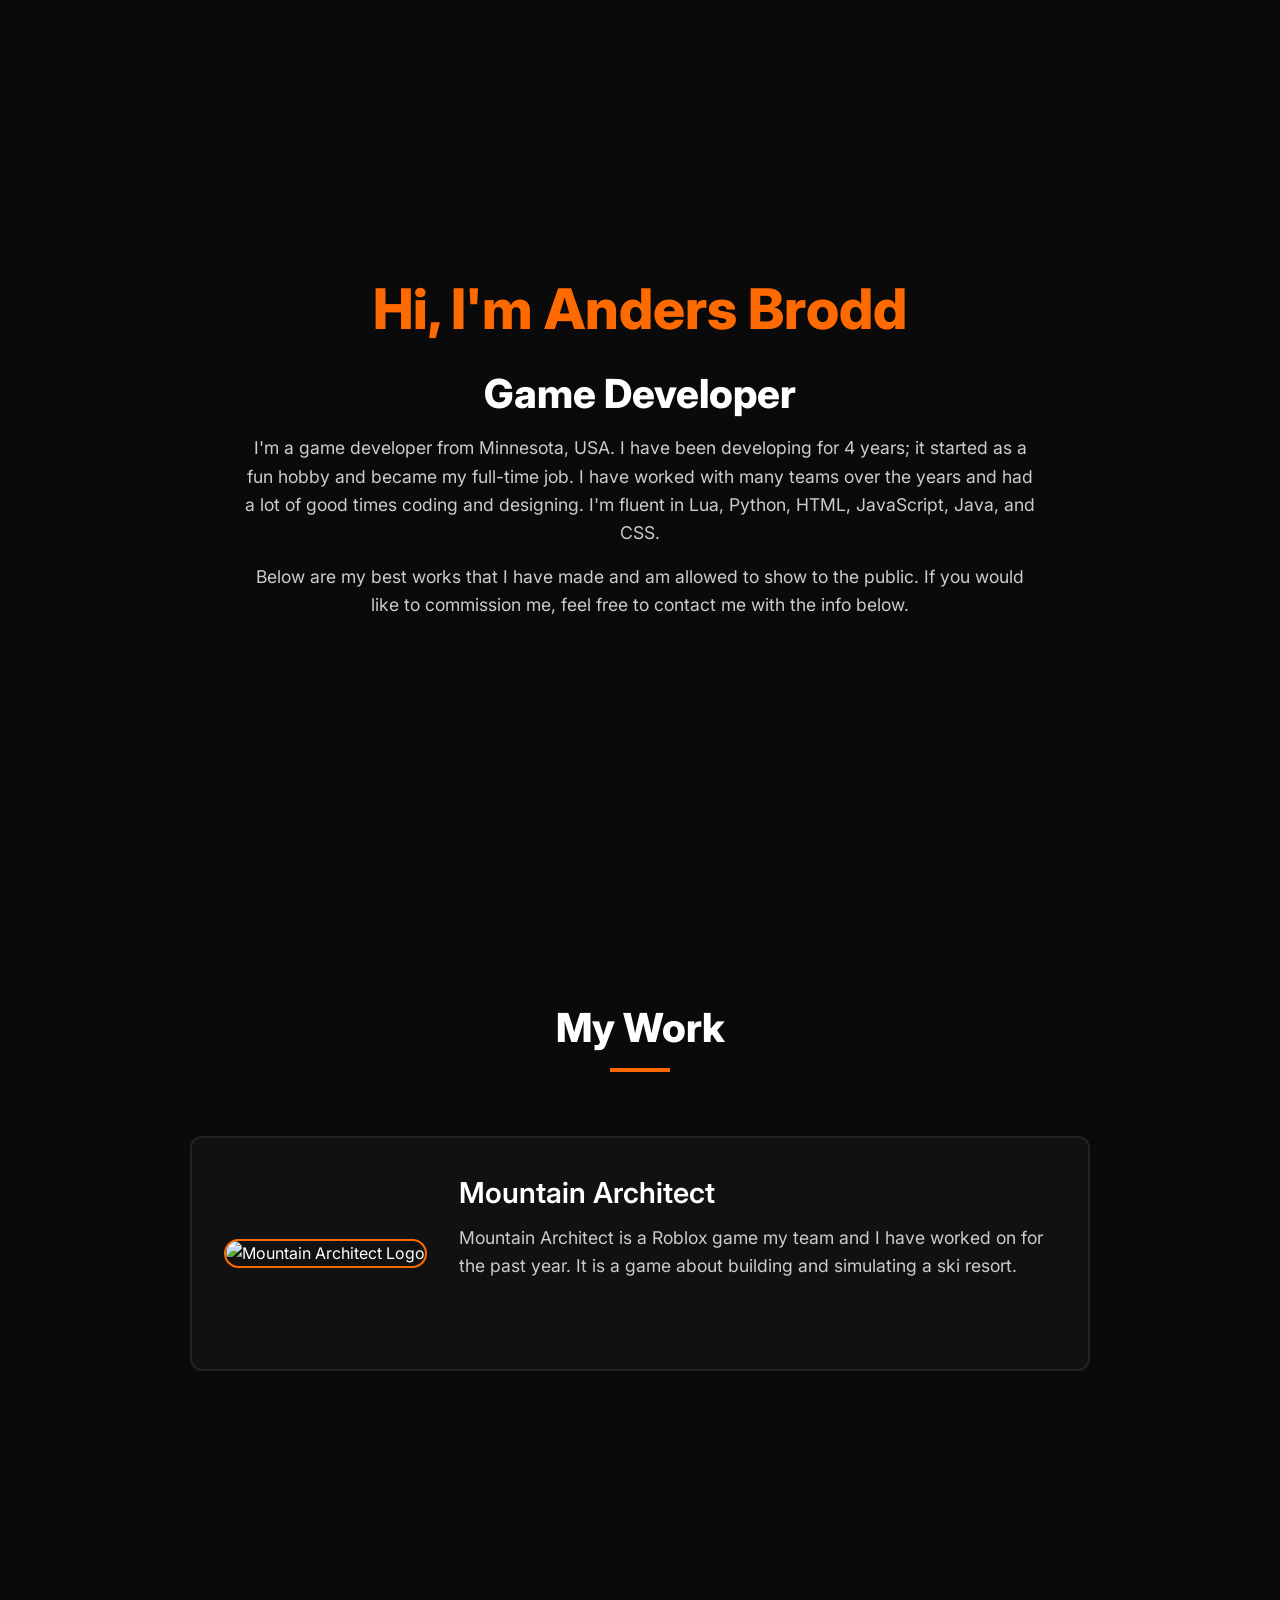
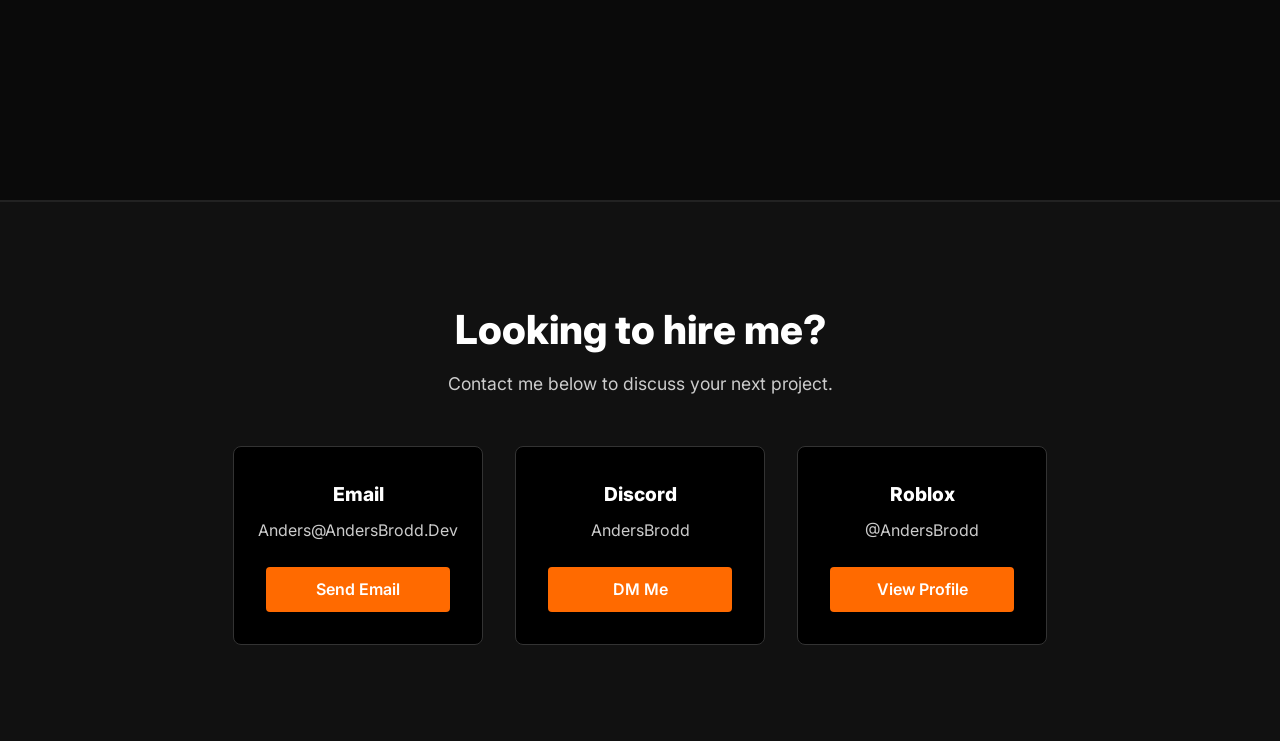
==== commit 2ebc32ef: "Deploy redesigned portfolio for Mountain Architect" ====
--- a/index.html
+++ b/index.html
@@ -3,222 +3,135 @@
 <head>
     <meta charset="UTF-8">
     <meta name="viewport" content="width=device-width, initial-scale=1.0">
-    <title>Anders Brodd | Developer and Photographer</title>
+    <title>Anders Brodd - Game Developer</title>
     <link rel="preconnect" href="https://fonts.googleapis.com">
     <link rel="preconnect" href="https://fonts.gstatic.com" crossorigin>
-    <link href="https://fonts.googleapis.com/css2?family=Cormorant+Garamond:wght@500;600;700&family=Work+Sans:wght@400;500;600;700&display=swap" rel="stylesheet">
+    <link href="https://fonts.googleapis.com/css2?family=Inter:wght@400;600;800&display=swap" rel="stylesheet">
     <link rel="stylesheet" href="style.css">
 </head>
 <body>
-    <div class="site-shell">
-        <div class="aurora aurora--one" aria-hidden="true"></div>
-        <div class="aurora aurora--two" aria-hidden="true"></div>
 
-        <nav class="navbar">
-            <a class="nav-brand" href="#top">Anders Brodd</a>
-            <div class="nav-links">
-                <a href="#development" data-nav-link="development">Portfolio</a>
-                <a href="#photography" data-nav-link="photography">Photography</a>
-                <a href="#connect" data-nav-link="connect">Connect</a>
-            </div>
-        </nav>
+    <!-- Hero Section -->
+    <section class="hero" id="hero">
+        <div class="hero-content" id="hero-content">
+            <h1>Hi, I'm Anders Brodd</h1>
+            <h2>Game Developer</h2>
+            <p>
+                I'm a game developer from Minnesota, USA. I have been developing for 4 years; it started as a fun hobby and became my full-time job. I have worked with many teams over the years and had a lot of good times coding and designing. I'm fluent in Lua, Python, HTML, JavaScript, Java, and CSS.
+            </p>
+            <p>
+                Below are my best works that I have made and am allowed to show to the public. If you would like to commission me, feel free to contact me with the info below.
+            </p>
+        </div>
+    </section>
 
-        <header class="hero" id="top">
-            <div class="hero-content hero-content--compact">
-                <div class="hero-copy" data-reveal="up">
-                    <h1 id="intro-heading">Hello, I'm Anders Brodd</h1>
-                    <p class="hero-text" id="intro-text">A web and game developer with photography on the side.</p>
+    <!-- Scroll Spacer to allow scrolling before portfolio comes in -->
+    <div class="scroll-spacer"></div>
+
+    <!-- Portfolio Section -->
+    <section class="portfolio" id="portfolio">
+        <div class="section-title">
+            <h2>My Work</h2>
+            <div class="divider"></div>
+        </div>
+
+        <div class="project-card" id="mountain-architect-card">
+            <!-- Normal / Hover View -->
+            <div class="card-preview">
+                <div class="card-image-container">
+                    <img src="https://tr.rbxcdn.com/180DAY-983f8874491fd5e759d9bcdc2b3986b1/256/256/Image/Webp/noFilter" alt="Mountain Architect Logo" class="game-logo">
+                </div>
+                <div class="card-info">
+                    <h3>Mountain Architect</h3>
+                    <p class="short-desc">Mountain Architect is a Roblox game my team and I have worked on for the past year. It is a game about building and simulating a ski resort.</p>
+                    <p class="hover-desc">My role as a developer on Mountain Architect is the main scripter of the game, alongside the co-founder Moathe. We create all the intricate systems and code all the amazing ideas we get from our community.</p>
+                    <span class="click-hint">Click to view full details</span>
                 </div>
             </div>
 
-            <div class="snow-field" data-snow="hero" aria-hidden="true"></div>
-        </header>
+            <!-- Expanded View (Hidden by default) -->
+            <div class="card-expanded">
+                <button class="close-btn" id="close-card-btn">&times;</button>
+                <div class="expanded-header">
+                    <img src="https://tr.rbxcdn.com/180DAY-155b449a383b82bebb17f13883dcfa6e/768/432/Image/Webp/noFilter" alt="Mountain Architect Gameplay" class="gameplay-image">
+                    <div class="expanded-title">
+                        <h3>Mountain Architect</h3>
+                        <a href="https://www.roblox.com/games/112432334473369/Mountain-Architect" target="_blank" class="play-btn">Play Game</a>
+                    </div>
+                </div>
+                
+                <div class="expanded-content">
+                    <div class="full-description">
+                        <h4>About the Game</h4>
+                        <p>Mountain Architect is a Roblox game my team and I have worked on for the past year. It is a game about building and simulating a ski resort. My role as a developer on Mountain Architect is the main scripter of the game, alongside the co-founder Moathe. We create all the intricate systems and code all the amazing ideas we get from our community.</p>
+                    </div>
 
-        <main>
-            <section class="content-section content-section--portfolio" id="development" data-section="development">
-                <div class="section-copy" data-reveal="up">
-                    <p class="eyebrow">Portfolio</p>
-                    <h2>Development work.</h2>
-                    <p>Each project enters from alternating sides as you scroll down the page.</p>
-                </div>
-                <div class="showcase-list" id="projects-list"></div>
-            </section>
-
-            <section class="content-section content-section--gallery" id="photography" data-section="photography">
-                <div class="section-copy" data-reveal="up">
-                    <p class="eyebrow">Photography</p>
-                    <h2>Photography on the side.</h2>
-                    <p>The photos sit in a stack, and each next image takes over as you keep scrolling.</p>
-                </div>
-                <div class="photo-grid" id="photos-list"></div>
-            </section>
-
-            <section class="content-section content-section--contact" id="connect" data-section="connect">
-                <div class="section-copy" data-reveal="up">
-                    <p class="eyebrow">Connect</p>
-                    <h2>Contact and socials.</h2>
-                    <p>Contact comes first, then the socials glide up from the bottom as the section enters.</p>
-                </div>
-
-                <div class="connect-grid" id="connect-grid">
-                    <div class="contact-card frosted-card" data-reveal="left" data-section-card="contact">
-                        <p class="card-label">Contact</p>
-                        <h3 id="contact-heading"></h3>
-                        <a class="contact-link" id="contact-email" href="#"></a>
-                        <p class="contact-note" id="contact-note"></p>
-                        <div class="contact-meta" id="contact-meta">
-                            <span id="contact-location"></span>
-                            <span id="contact-availability"></span>
+                    <div class="game-stats">
+                        <h4>Game Statistics</h4>
+                        <div class="stats-grid">
+                            <div class="stat-box">
+                                <span class="stat-value">~7,000</span>
+                                <span class="stat-label">Peak DAU</span>
+                            </div>
+                            <div class="stat-box">
+                                <span class="stat-value">2,063</span>
+                                <span class="stat-label">Average DAU</span>
+                            </div>
+                            <div class="stat-box">
+                                <span class="stat-value">610K+</span>
+                                <span class="stat-label">Revenue (Robux)</span>
+                            </div>
                         </div>
                     </div>
 
-                    <div class="social-card frosted-card" data-reveal="right" data-section-card="socials">
-                        <p class="card-label">Socials</p>
-                        <div class="social-list" id="socials-list"></div>
+                    <div class="analytics-section">
+                        <h4>Analytics & Growth</h4>
+                        <div class="graphs-container">
+                            <div class="graph-item">
+                                <img src="images/dau.png" alt="Daily Active Users Graph" style="width: 100%; border-radius: 8px; border: 2px solid #FF8C00; margin-bottom: 1rem;">
+                                <p class="graph-explanation"><strong>Daily Active Users (DAU):</strong> We surged to a peak of nearly 7,000 concurrent DAU during our major release window and currently average over 2,000. PC users consistently make up our largest and most engaged demographic.</p>
+                            </div>
+                            <div class="graph-item">
+                                <img src="images/revenue.png" alt="Total Revenue Graph" style="width: 100%; border-radius: 8px; border: 2px solid #FF8C00; margin-bottom: 1rem;">
+                                <p class="graph-explanation"><strong>Revenue Growth:</strong> The game has generated over 610,000 Robux in total revenue over this period, with massive spikes perfectly correlating with our peak player counts in late March and early April.</p>
+                            </div>
+                            <div class="graph-item">
+                                <img src="images/playtime.png" alt="Average Playtime Graph" style="width: 100%; border-radius: 8px; border: 2px solid #FF8C00; margin-bottom: 1rem;">
+                                <p class="graph-explanation"><strong>Engagement:</strong> Players spend an average of 18.3 minutes per session. This high playtime remains consistent across all platforms, proving that our complex building systems successfully keep players engaged.</p>
+                            </div>
+                            <div class="graph-item">
+                                <img src="images/arppu.png" alt="ARPPU Graph" style="width: 100%; border-radius: 8px; border: 2px solid #FF8C00; margin-bottom: 1rem;">
+                                <p class="graph-explanation"><strong>Monetization (ARPPU):</strong> Our Average Revenue Per Paying User remains exceptionally strong at 378.75 Robux, showing that our community finds high value in the premium features and game passes we've implemented.</p>
+                            </div>
+                        </div>
                     </div>
                 </div>
-            </section>
-        </main>
+            </div>
+        </div>
+    </section>
 
-        <footer class="site-footer">
-            <div class="footer-copy">
-                <p class="footer-brand">AndersBrodd, LLC</p>
-                <p class="footer-legal">Copyright © 2026 AndersBrodd, LLC. All rights reserved.</p>
+    <!-- Contact Section -->
+    <section class="contact" id="contact">
+        <h2>Looking to hire me?</h2>
+        <p>Contact me below to discuss your next project.</p>
+        <div class="contact-methods">
+            <div class="contact-card">
+                <span class="method-title">Email</span>
+                <span class="method-value">Anders@AndersBrodd.Dev</span>
+                <a href="mailto:Anders@AndersBrodd.Dev" class="contact-btn">Send Email</a>
             </div>
-            <button class="admin-button" id="admin-toggle" type="button">Admin sign in</button>
-            <div class="snow-field snow-field--footer" data-snow="footer" aria-hidden="true"></div>
-        </footer>
-    </div>
-
-    <aside class="admin-modal" id="admin-modal" hidden>
-        <div class="admin-backdrop" data-close-admin></div>
-        <div class="admin-panel">
-            <button class="admin-close" type="button" data-close-admin aria-label="Close admin panel">Close</button>
-
-            <div class="admin-panel__header">
-                <p class="eyebrow">GitHub Pages editor</p>
-                <h2>Update the live site</h2>
-                <p>
-                    Sign in with a GitHub personal access token that can write to this repository. Changes publish to
-                    <strong>content.json</strong>, and optional image uploads are committed into the repo so the live
-                    site updates without a separate backend.
-                </p>
+            <div class="contact-card">
+                <span class="method-title">Discord</span>
+                <span class="method-value">AndersBrodd</span>
+                <a href="https://discord.com/users/AndersBrodd" class="contact-btn">DM Me</a>
             </div>
-
-            <section class="admin-auth" id="admin-auth">
-                <form class="admin-auth-form" id="admin-auth-form">
-                    <label>
-                        <span>GitHub personal access token</span>
-                        <input id="github-token" name="githubToken" type="password" placeholder="github_pat_..." autocomplete="off" required>
-                    </label>
-                    <button class="button button--primary" type="submit">Connect to GitHub</button>
-                </form>
-                <p class="admin-status" id="admin-auth-status">Not connected.</p>
-                <p class="admin-meta">Publishing target: Anders-Brodd / anders-brodd.github.io / main</p>
-            </section>
-
-            <form class="admin-editor" id="admin-editor" hidden>
-                <section class="editor-section editor-section--compact">
-                    <div class="editor-section__header">
-                        <h3>Intro</h3>
-                    </div>
-                    <div class="editor-contact-grid">
-                        <label>
-                            <span>Intro heading</span>
-                            <input type="text" name="introHeading" placeholder="Hello, I'm Anders Brodd">
-                        </label>
-                        <label class="editor-field--full">
-                            <span>Intro text</span>
-                            <textarea name="introText" placeholder="A web and game developer with photography on the side."></textarea>
-                        </label>
-                    </div>
-                </section>
-
-                <section class="editor-section editor-section--compact">
-                    <div class="editor-section__header">
-                        <h3>Section visibility</h3>
-                    </div>
-                    <div class="editor-toggle-grid">
-                        <label class="toggle-row">
-                            <span>Development portfolio</span>
-                            <input type="checkbox" name="sectionDevelopment">
-                        </label>
-                        <label class="toggle-row">
-                            <span>Photography</span>
-                            <input type="checkbox" name="sectionPhotography">
-                        </label>
-                        <label class="toggle-row">
-                            <span>Socials</span>
-                            <input type="checkbox" name="sectionSocials">
-                        </label>
-                        <label class="toggle-row">
-                            <span>Contact</span>
-                            <input type="checkbox" name="sectionContact">
-                        </label>
-                    </div>
-                    <p class="admin-meta">Enabled sections still hide automatically if they are empty.</p>
-                </section>
-
-                <section class="editor-section">
-                    <div class="editor-section__header">
-                        <h3>Development projects</h3>
-                        <button class="button button--ghost" type="button" data-add-item="project">Add project</button>
-                    </div>
-                    <div id="admin-projects"></div>
-                </section>
-
-                <section class="editor-section">
-                    <div class="editor-section__header">
-                        <h3>Photography</h3>
-                        <button class="button button--ghost" type="button" data-add-item="photo">Add photo</button>
-                    </div>
-                    <div id="admin-photos"></div>
-                </section>
-
-                <section class="editor-section">
-                    <div class="editor-section__header">
-                        <h3>Socials</h3>
-                        <button class="button button--ghost" type="button" data-add-item="social">Add social</button>
-                    </div>
-                    <div id="admin-socials"></div>
-                </section>
-
-                <section class="editor-section editor-section--compact">
-                    <div class="editor-section__header">
-                        <h3>Contact details</h3>
-                    </div>
-                    <div class="editor-contact-grid">
-                        <label>
-                            <span>Heading</span>
-                            <input type="text" name="contactHeading" placeholder="Let&apos;s build something crisp.">
-                        </label>
-                        <label>
-                            <span>Email</span>
-                            <input type="email" name="contactEmail" placeholder="name@example.com">
-                        </label>
-                        <label>
-                            <span>Location</span>
-                            <input type="text" name="contactLocation" placeholder="Based in...">
-                        </label>
-                        <label>
-                            <span>Availability</span>
-                            <input type="text" name="contactAvailability" placeholder="Open for freelance...">
-                        </label>
-                        <label class="editor-field--full">
-                            <span>Contact note</span>
-                            <textarea name="contactNote" placeholder="Short line for clients and collaborators."></textarea>
-                        </label>
-                    </div>
-                </section>
-
-                <div class="admin-actions">
-                    <button class="button button--secondary" id="preview-content" type="button">Preview changes</button>
-                    <button class="button button--primary" id="publish-content" type="submit">Publish to GitHub</button>
-                </div>
-                <p class="admin-status" id="admin-save-status">No unpublished admin changes yet.</p>
-            </form>
+            <div class="contact-card">
+                <span class="method-title">Roblox</span>
+                <span class="method-value">@AndersBrodd</span>
+                <a href="https://www.roblox.com/users/8843215003/profile" target="_blank" class="contact-btn">View Profile</a>
+            </div>
         </div>
-    </aside>
+    </section>
 
     <script src="script.js"></script>
 </body>
--- a/style.css
+++ b/style.css
@@ -1,944 +1,377 @@
+/* Base Styles */
 :root {
-    --sky-0: #eef8ff;
-    --sky-1: #deefff;
-    --sky-2: #c7e1f8;
-    --sky-3: #aaceee;
-    --ink-strong: #17324d;
-    --ink-soft: #4d718f;
-    --white: #ffffff;
-    --glass: rgba(255, 255, 255, 0.72);
-    --glass-strong: rgba(255, 255, 255, 0.88);
-    --line: rgba(113, 158, 196, 0.24);
-    --line-strong: rgba(113, 158, 196, 0.38);
-    --shadow: 0 28px 72px rgba(61, 97, 132, 0.18);
-    --radius-xl: 34px;
-    --radius-lg: 26px;
-    --radius-md: 18px;
-    --container: min(1120px, calc(100vw - 2rem));
+    --bg-color: #0a0a0a;
+    --card-bg: #111111;
+    --text-main: #ffffff;
+    --text-muted: #cccccc;
+    --accent: #ff6a00;
+    --accent-hover: #ff8c00;
 }
 
 * {
     box-sizing: border-box;
-}
-
-html {
-    scroll-behavior: smooth;
+    margin: 0;
+    padding: 0;
 }
 
 body {
-    margin: 0;
+    font-family: 'Inter', sans-serif;
+    background-color: var(--bg-color);
+    color: var(--text-main);
+    overflow-x: hidden;
+    line-height: 1.6;
+}
+
+/* Typography */
+h1, h2, h3, h4 {
+    color: var(--text-main);
+    margin-bottom: 0.5rem;
+}
+
+h1 { font-size: 3.5rem; font-weight: 800; color: var(--accent); }
+h2 { font-size: 2.5rem; font-weight: 800; }
+h3 { font-size: 1.8rem; font-weight: 600; }
+p { font-size: 1.1rem; color: var(--text-muted); margin-bottom: 1rem; }
+
+/* Hero Section */
+.hero {
+    height: 100vh;
+    display: flex;
+    align-items: center;
+    justify-content: center;
+    text-align: center;
+    position: fixed;
+    top: 0;
+    left: 0;
+    width: 100%;
+    z-index: 10;
+    padding: 2rem;
+}
+
+.hero-content {
+    max-width: 800px;
+    /* Will be animated by JS */
+    transition: transform 0.1s ease-out, opacity 0.1s ease-out; 
+}
+
+/* Spacer for scrolling past fixed hero */
+.scroll-spacer {
+    height: 100vh;
+}
+
+/* Section Common */
+.section-title {
+    text-align: center;
+    margin-bottom: 4rem;
+}
+
+.divider {
+    height: 4px;
+    width: 60px;
+    background-color: var(--accent);
+    margin: 0 auto;
+}
+
+/* Portfolio Section */
+.portfolio {
+    position: relative;
+    z-index: 20;
+    background-color: var(--bg-color);
+    padding: 6rem 2rem;
     min-height: 100vh;
-    font-family: "Work Sans", sans-serif;
-    color: var(--ink-strong);
-    background:
-        radial-gradient(circle at top left, rgba(255, 255, 255, 0.8), transparent 30%),
-        radial-gradient(circle at 85% 10%, rgba(173, 217, 255, 0.45), transparent 24%),
-        linear-gradient(180deg, var(--sky-0), var(--sky-1) 32%, var(--sky-0) 68%, #f7fbff 100%);
-}
-
-body::before {
-    content: "";
-    position: fixed;
-    inset: 0;
-    background-image:
-        linear-gradient(rgba(255, 255, 255, 0.28) 1px, transparent 1px),
-        linear-gradient(90deg, rgba(255, 255, 255, 0.2) 1px, transparent 1px);
-    background-size: 34px 34px;
-    opacity: 0.22;
-    pointer-events: none;
-    mask-image: linear-gradient(180deg, rgba(0, 0, 0, 0.9), transparent 90%);
-}
-
-body.modal-open {
+}
+
+/* Project Card Base */
+.project-card {
+    background-color: var(--card-bg);
+    border: 2px solid #222;
+    border-radius: 12px;
+    max-width: 900px;
+    margin: 0 auto;
     overflow: hidden;
-}
-
-a {
-    color: inherit;
-    text-decoration: none;
-}
-
-img {
+    cursor: pointer;
+    
+    /* Starting state for slide-in animation */
+    opacity: 0;
+    transform: translateX(100px);
+    transition: transform 0.8s ease-out, opacity 0.8s ease-out;
+}
+
+.project-card.visible {
+    opacity: 1;
+    transform: translateX(0);
+}
+
+/* Normal / Hover View */
+.card-preview {
+    display: flex;
+    align-items: center;
+    padding: 2rem;
+    transition: transform 0.3s ease;
+}
+
+.project-card:hover:not(.expanded) .card-preview {
+    transform: scale(1.02);
+    border-color: var(--accent);
+}
+
+.card-image-container {
+    flex-shrink: 0;
+    margin-right: 2rem;
+}
+
+.game-logo {
+    width: 150px;
+    height: 150px;
+    border-radius: 16px;
+    object-fit: cover;
+    border: 2px solid var(--accent);
+}
+
+.card-info {
+    flex-grow: 1;
+}
+
+.hover-desc {
+    display: none;
+    color: var(--accent);
+    font-weight: 600;
+}
+
+.project-card:hover:not(.expanded) .short-desc {
+    display: none;
+}
+
+.project-card:hover:not(.expanded) .hover-desc {
     display: block;
+}
+
+.click-hint {
+    display: inline-block;
+    margin-top: 1rem;
+    font-size: 0.9rem;
+    color: var(--accent);
+    text-transform: uppercase;
+    letter-spacing: 1px;
+    font-weight: 600;
+    opacity: 0;
+    transition: opacity 0.3s ease;
+}
+
+.project-card:hover:not(.expanded) .click-hint {
+    opacity: 1;
+}
+
+/* Expanded View */
+.card-expanded {
+    display: none;
+    padding: 2rem;
+    position: relative;
+}
+
+.project-card.expanded {
+    cursor: default;
+    border-color: var(--accent);
+}
+
+.project-card.expanded .card-preview {
+    display: none;
+}
+
+.project-card.expanded .card-expanded {
+    display: block;
+    animation: fadeIn 0.4s ease-in-out;
+}
+
+.close-btn {
+    position: absolute;
+    top: 1rem;
+    right: 1.5rem;
+    background: none;
+    border: none;
+    color: var(--text-main);
+    font-size: 2rem;
+    cursor: pointer;
+    z-index: 10;
+}
+
+.close-btn:hover {
+    color: var(--accent);
+}
+
+.expanded-header {
+    margin-bottom: 2rem;
+}
+
+.gameplay-image {
     width: 100%;
-    height: 100%;
+    max-height: 400px;
     object-fit: cover;
-}
-
-button,
-input,
-textarea {
-    font: inherit;
-}
-
-button {
-    cursor: pointer;
-}
-
-[hidden] {
-    display: none !important;
-}
-
-h1,
-h2,
-h3,
-h4 {
-    font-family: "Cormorant Garamond", serif;
-    margin: 0;
-    line-height: 0.95;
-    letter-spacing: -0.03em;
-}
-
-p {
-    margin: 0;
-    line-height: 1.7;
-}
-
-.site-shell {
-    position: relative;
-    overflow-x: clip;
-}
-
-.aurora {
-    position: fixed;
-    z-index: 0;
-    width: 26rem;
-    height: 26rem;
-    border-radius: 50%;
-    filter: blur(20px);
-    opacity: 0.55;
-    pointer-events: none;
-}
-
-.aurora--one {
-    top: 5rem;
-    right: -8rem;
-    background: radial-gradient(circle, rgba(173, 221, 255, 0.68), rgba(173, 221, 255, 0));
-}
-
-.aurora--two {
-    top: 40rem;
-    left: -10rem;
-    background: radial-gradient(circle, rgba(255, 255, 255, 0.8), rgba(255, 255, 255, 0));
-}
-
-.navbar {
-    position: fixed;
-    top: 1rem;
-    left: 50%;
-    transform: translateX(-50%);
-    z-index: 30;
-    width: var(--container);
-    padding: 0.8rem 1rem;
+    border-radius: 8px;
+    margin-bottom: 1.5rem;
+    border: 2px solid #333;
+}
+
+.expanded-title {
     display: flex;
     justify-content: space-between;
     align-items: center;
-    gap: 1rem;
-    border: 1px solid rgba(255, 255, 255, 0.68);
-    border-radius: 999px;
-    background: rgba(255, 255, 255, 0.52);
-    backdrop-filter: blur(18px);
-    box-shadow: 0 18px 42px rgba(101, 139, 171, 0.16);
-}
-
-.nav-brand {
-    font-size: 1.05rem;
-    font-weight: 700;
-    letter-spacing: 0.12em;
+}
+
+.play-btn {
+    background-color: var(--accent);
+    color: #fff;
+    padding: 0.8rem 1.5rem;
+    text-decoration: none;
+    font-weight: 800;
+    border-radius: 4px;
     text-transform: uppercase;
-}
-
-.nav-links {
-    display: flex;
+    transition: background-color 0.2s ease;
+}
+
+.play-btn:hover {
+    background-color: var(--accent-hover);
+}
+
+.full-description {
+    margin-bottom: 3rem;
+}
+
+/* Stats Section */
+.game-stats {
+    margin-bottom: 3rem;
+}
+
+.stats-grid {
+    display: grid;
+    grid-template-columns: repeat(auto-fit, minmax(200px, 1fr));
+    gap: 1.5rem;
+}
+
+.stat-box {
+    background-color: #000;
+    padding: 1.5rem;
+    border: 1px solid #333;
+    border-radius: 8px;
+    text-align: center;
+}
+
+.stat-value {
+    display: block;
+    font-size: 2rem;
+    font-weight: 800;
+    color: var(--accent);
+    margin-bottom: 0.5rem;
+}
+
+.stat-label {
+    font-size: 0.9rem;
+    color: var(--text-muted);
+    text-transform: uppercase;
+    letter-spacing: 1px;
+}
+
+/* Analytics */
+.analytics-section h4 {
+    margin-bottom: 1.5rem;
+}
+
+.graphs-container {
+    display: grid;
+    grid-template-columns: 1fr;
+    gap: 2rem;
+}
+
+.graph-item {
+    background-color: #000;
+    padding: 1.5rem;
+    border: 1px solid #333;
+    border-radius: 8px;
+}
+
+.graph-explanation {
+    margin-top: 1rem;
+    margin-bottom: 0;
+    font-size: 0.95rem;
+}
+
+/* Contact Section */
+.contact {
+    position: relative;
+    z-index: 20;
+    background-color: #111;
+    padding: 6rem 2rem;
+    text-align: center;
+    border-top: 2px solid #222;
+}
+
+.contact-methods {
+    display: flex;
+    justify-content: center;
     flex-wrap: wrap;
-    justify-content: flex-end;
-    gap: 0.85rem;
-}
-
-.nav-links a {
-    padding: 0.55rem 0.9rem;
-    border-radius: 999px;
-    color: var(--ink-soft);
-    transition: background-color 180ms ease, color 180ms ease, transform 180ms ease;
-}
-
-.nav-links a:hover,
-.nav-links a:focus-visible {
-    background: rgba(255, 255, 255, 0.84);
-    color: var(--ink-strong);
-    transform: translateY(-1px);
-}
-
-.hero,
-.content-section,
-.site-footer {
-    position: relative;
-    z-index: 1;
-}
-
-.hero {
-    width: var(--container);
-    min-height: 100vh;
-    margin: 0 auto;
-    padding: 8.5rem 0 3.5rem;
+    gap: 2rem;
+    margin-top: 3rem;
+}
+
+.contact-card {
+    background-color: #000;
+    padding: 2rem;
+    border: 1px solid #333;
+    border-radius: 8px;
+    width: 250px;
     display: flex;
     flex-direction: column;
-    justify-content: center;
-}
-
-.hero-content {
-    display: grid;
-    grid-template-columns: minmax(0, 1.12fr) minmax(320px, 0.88fr);
-    gap: 1.5rem;
-    align-items: end;
-}
-
-.hero-content--compact {
-    grid-template-columns: minmax(0, 1fr);
-    max-width: 54rem;
-}
-
-.eyebrow {
-    margin-bottom: 1rem;
-    font-size: 0.82rem;
-    font-weight: 700;
-    letter-spacing: 0.18em;
-    text-transform: uppercase;
-    color: #6d94b5;
-}
-
-.hero h1 {
-    font-size: clamp(3.2rem, 8vw, 6.7rem);
-    max-width: 11ch;
-}
-
-.hero-text {
-    max-width: 32ch;
-    margin-top: 1rem;
-    font-size: 1.3rem;
-    font-weight: 500;
-    color: var(--ink-soft);
-}
-
-.hero-actions {
-    display: flex;
-    flex-wrap: wrap;
-    gap: 0.85rem;
-    margin-top: 1.8rem;
-}
-
-.button {
-    display: inline-flex;
     align-items: center;
-    justify-content: center;
-    gap: 0.5rem;
-    min-height: 3rem;
-    padding: 0.8rem 1.2rem;
-    border: 1px solid transparent;
-    border-radius: 999px;
+}
+
+.method-title {
+    font-size: 1.2rem;
+    font-weight: 800;
+    color: var(--text-main);
+    margin-bottom: 0.5rem;
+}
+
+.method-value {
+    color: var(--text-muted);
+    margin-bottom: 1.5rem;
+}
+
+.contact-btn {
+    background-color: var(--accent);
+    color: #fff;
+    padding: 0.6rem 1.2rem;
+    text-decoration: none;
     font-weight: 600;
-    transition: transform 180ms ease, box-shadow 180ms ease, background-color 180ms ease, border-color 180ms ease;
-}
-
-.button:hover,
-.button:focus-visible {
-    transform: translateY(-1px);
-}
-
-.button--primary {
-    background: linear-gradient(135deg, #8fc7ef, #c8e8ff);
-    color: #17324d;
-    box-shadow: 0 18px 30px rgba(119, 180, 222, 0.26);
-}
-
-.button--secondary {
-    background: rgba(255, 255, 255, 0.84);
-    border-color: rgba(133, 177, 210, 0.32);
-    color: var(--ink-strong);
-}
-
-.button--ghost {
-    background: transparent;
-    border-color: var(--line-strong);
-    color: var(--ink-soft);
-}
-
-.frosted-card {
-    background: linear-gradient(180deg, rgba(255, 255, 255, 0.88), rgba(255, 255, 255, 0.72));
-    border: 1px solid rgba(255, 255, 255, 0.62);
-    border-radius: var(--radius-xl);
-    backdrop-filter: blur(18px);
-    box-shadow: var(--shadow);
-}
-
-.hero-panel {
-    padding: 1.5rem;
-}
-
-.card-label {
-    font-size: 0.78rem;
-    font-weight: 700;
-    letter-spacing: 0.16em;
-    text-transform: uppercase;
-    color: #6d94b5;
-}
-
-.hero-metrics {
-    list-style: none;
-    padding: 0;
-    margin: 1.35rem 0 1rem;
-    display: grid;
-    gap: 0.9rem;
-}
-
-.hero-metrics li {
-    display: flex;
-    justify-content: space-between;
-    align-items: baseline;
-    gap: 1rem;
-    padding-bottom: 0.8rem;
-    border-bottom: 1px solid rgba(123, 171, 208, 0.2);
-}
-
-.metric-label {
-    color: var(--ink-soft);
-}
-
-.metric-value {
-    font-size: 1.5rem;
-    font-weight: 700;
-    font-family: "Cormorant Garamond", serif;
-}
-
-.hero-note {
-    color: var(--ink-soft);
-}
-
-.content-section {
-    width: var(--container);
-    margin: 0 auto;
-    padding: 6.5rem 0;
-}
-
-.section-copy {
-    max-width: 44rem;
-    margin-bottom: 2rem;
-}
-
-.section-copy h2 {
-    font-size: clamp(2.6rem, 5vw, 4.2rem);
-    margin-bottom: 0.9rem;
-}
-
-.section-copy p:last-child {
-    color: var(--ink-soft);
-}
-
-.showcase-list {
-    display: grid;
-    gap: 1.6rem;
-}
-
-.project-card {
-    display: grid;
-    grid-template-columns: minmax(0, 0.9fr) minmax(0, 1.1fr);
-    gap: 1.3rem;
-    align-items: stretch;
-    padding: 1.15rem;
-}
-
-.scroll-card {
-    opacity: 1;
-    transform: none;
-    transition: transform 700ms cubic-bezier(0.2, 1, 0.2, 1), opacity 500ms ease, box-shadow 500ms ease;
-}
-
-body.has-animations .scroll-card {
-    opacity: 0.72;
-}
-
-body.has-animations .scroll-card--left {
-    transform: translate3d(-128px, 0, 0) scale(0.985);
-}
-
-body.has-animations .scroll-card--right {
-    transform: translate3d(128px, 0, 0) scale(0.985);
-}
-
-body.has-animations .scroll-card.is-in-view {
-    transform: translate3d(0, 0, 0) scale(1);
-    opacity: 1;
-    box-shadow: 0 34px 80px rgba(61, 97, 132, 0.22);
-}
-
-.project-card--reverse .project-media {
-    order: 2;
-}
-
-.project-card--reverse .project-copy {
-    order: 1;
-}
-
-.project-media,
-.photo-media {
-    position: relative;
-    overflow: hidden;
-    border-radius: calc(var(--radius-xl) - 8px);
-    background: linear-gradient(135deg, rgba(177, 220, 252, 0.9), rgba(245, 251, 255, 0.96));
-    min-height: 20rem;
-}
-
-.project-media::after,
-.photo-media::after {
-    content: "";
-    position: absolute;
-    inset: auto auto -20% -10%;
-    width: 14rem;
-    height: 14rem;
-    border-radius: 50%;
-    background: radial-gradient(circle, rgba(255, 255, 255, 0.4), transparent 70%);
-    pointer-events: none;
-}
-
-.media-placeholder {
-    position: absolute;
-    inset: 0;
-    display: grid;
-    place-items: center;
-    padding: 1.5rem;
-    text-align: center;
-    color: #2b5675;
-    font-family: "Cormorant Garamond", serif;
-    font-size: clamp(1.9rem, 4vw, 3rem);
-    background:
-        radial-gradient(circle at top left, rgba(255, 255, 255, 0.9), transparent 35%),
-        linear-gradient(145deg, rgba(153, 210, 245, 0.84), rgba(255, 255, 255, 0.96));
-}
-
-.project-copy {
-    display: flex;
-    flex-direction: column;
-    justify-content: center;
-    gap: 1rem;
-    padding: 0.6rem 0.5rem 0.6rem 0.2rem;
-}
-
-.project-copy h3,
-.contact-card h3 {
-    font-size: clamp(2rem, 3vw, 2.8rem);
-}
-
-.project-summary {
-    font-size: 1.06rem;
-    font-weight: 600;
-}
-
-.project-details,
-.contact-note,
-.social-item small,
-.photo-copy p {
-    color: var(--ink-soft);
-}
-
-.tag-list,
-.contact-meta {
-    display: flex;
-    flex-wrap: wrap;
-    gap: 0.65rem;
-}
-
-.tag-list {
-    list-style: none;
-    padding: 0;
-    margin: 0.2rem 0 0;
-}
-
-.tag-list li,
-.contact-meta span,
-.photo-chip {
-    padding: 0.45rem 0.75rem;
-    border-radius: 999px;
-    background: rgba(210, 234, 250, 0.6);
-    border: 1px solid rgba(143, 189, 223, 0.3);
-    color: #335f81;
-}
-
-.project-link,
-.contact-link,
-.social-item {
-    display: inline-flex;
-    align-items: center;
-    justify-content: space-between;
-    gap: 0.85rem;
-    width: fit-content;
-    padding: 0.85rem 1rem;
-    border-radius: 999px;
-    background: rgba(255, 255, 255, 0.78);
-    border: 1px solid rgba(144, 190, 223, 0.28);
-    color: var(--ink-strong);
-}
-
-.project-link:hover,
-.contact-link:hover,
-.social-item:hover,
-.admin-button:hover,
-.admin-close:hover {
-    transform: translateY(-1px);
-}
-
-.content-section--gallery {
-    padding-top: 5.5rem;
-}
-
-.photo-grid {
-    display: block;
-    position: relative;
-}
-
-.photo-card {
-    position: sticky;
-    top: 7rem;
-    width: min(100%, 860px);
-    margin: 0 auto 14vh;
-    padding: 0.95rem;
-    z-index: var(--stack-z);
-    opacity: calc(1 - (var(--stack-progress, 0) * 0.58));
-    transform: translateY(calc(var(--stack-progress, 0) * -18px)) scale(calc(1 - (var(--stack-progress, 0) * 0.06)));
-    transition: opacity 280ms ease, transform 280ms ease, box-shadow 280ms ease;
-}
-
-.photo-card.is-active {
-    box-shadow: 0 34px 80px rgba(61, 97, 132, 0.24);
-}
-
-.photo-copy {
-    padding: 1rem 0.3rem 0.3rem;
-    display: grid;
-    gap: 0.8rem;
-}
-
-.photo-copy h3 {
-    font-size: clamp(1.7rem, 3vw, 2.3rem);
-}
-
-.connect-grid {
-    display: grid;
-    grid-template-columns: minmax(0, 1fr);
-    gap: 1.2rem;
-}
-
-.connect-grid--single {
-    grid-template-columns: minmax(0, 1fr);
-}
-
-.contact-card,
-.social-card {
-    padding: 1.5rem;
-    min-height: 100%;
-}
-
-.contact-link {
-    margin-top: 1rem;
-}
-
-.social-list {
-    display: grid;
-    gap: 0.9rem;
-    margin-top: 1.2rem;
-}
-
-.social-item {
+    border-radius: 4px;
+    transition: background-color 0.2s ease;
     width: 100%;
 }
 
-.social-item strong {
-    font-weight: 700;
-}
-
-.social-item--static {
-    cursor: default;
-}
-
-.site-footer {
-    width: var(--container);
-    margin: 0 auto;
-    padding: 2rem 0 5rem;
-    display: flex;
-    justify-content: space-between;
-    align-items: flex-end;
-    gap: 1rem;
-}
-
-.footer-copy {
-    max-width: 42rem;
-    display: grid;
-    gap: 0.35rem;
-    color: var(--ink-soft);
-}
-
-.footer-brand {
-    font-size: 1rem;
-    font-weight: 700;
-    letter-spacing: 0.08em;
-    text-transform: uppercase;
-    color: var(--ink-strong);
-}
-
-.footer-legal {
-    font-size: 0.92rem;
-}
-
-.admin-button,
-.admin-close {
-    border: 1px solid rgba(140, 187, 221, 0.34);
-    background: rgba(255, 255, 255, 0.82);
-    color: var(--ink-strong);
-    border-radius: 999px;
-    padding: 0.85rem 1.1rem;
-    transition: transform 180ms ease, box-shadow 180ms ease, background-color 180ms ease;
-    box-shadow: 0 12px 24px rgba(96, 140, 174, 0.14);
-}
-
-.snow-field {
-    position: absolute;
-    inset: 0;
-    overflow: hidden;
-    pointer-events: none;
-}
-
-.snow-field--footer {
-    inset: auto 0 0;
-    height: 12rem;
-}
-
-.snowflake {
-    position: absolute;
-    top: -1rem;
-    left: calc(var(--left) * 1%);
-    width: calc(var(--size) * 1px);
-    height: calc(var(--size) * 1px);
-    border-radius: 999px;
-    background: rgba(255, 255, 255, 0.95);
-    opacity: var(--opacity);
-    filter: blur(calc(var(--blur) * 1px));
-    animation: snow-fall calc(var(--duration) * 1s) linear infinite;
-    animation-delay: calc(var(--delay) * -1s);
-}
-
-@keyframes snow-fall {
-    to {
-        transform: translate3d(calc(var(--drift) * 1px), calc(var(--travel) * 1px), 0);
+.contact-btn:hover {
+    background-color: var(--accent-hover);
+}
+
+/* Animations */
+@keyframes fadeIn {
+    from { opacity: 0; }
+    to { opacity: 1; }
+}
+
+/* Responsive */
+@media (max-width: 768px) {
+    .card-preview {
+        flex-direction: column;
+        text-align: center;
     }
-}
-
-[data-reveal] {
-    opacity: 1;
-    transform: none;
-}
-
-body.has-animations [data-reveal] {
-    opacity: 0;
-    transform: translate3d(0, 42px, 0);
-    transition:
-        opacity 680ms ease,
-        transform 880ms cubic-bezier(0.2, 1, 0.2, 1);
-    transition-delay: calc(var(--stagger, 0) * 80ms);
-}
-
-body.has-animations [data-reveal="left"] {
-    transform: translate3d(-72px, 32px, 0);
-}
-
-body.has-animations [data-reveal="right"] {
-    transform: translate3d(72px, 32px, 0);
-}
-
-body.has-animations [data-reveal="bottom"] {
-    transform: translate3d(0, 92px, 0);
-}
-
-body.has-animations [data-reveal].is-visible {
-    opacity: 1;
-    transform: translate3d(0, 0, 0);
-}
-
-.admin-modal {
-    position: fixed;
-    inset: 0;
-    z-index: 60;
-    display: grid;
-    place-items: center;
-    padding: 1rem;
-}
-
-.admin-backdrop {
-    position: absolute;
-    inset: 0;
-    background: rgba(12, 36, 56, 0.36);
-    backdrop-filter: blur(12px);
-}
-
-.admin-panel {
-    position: relative;
-    width: min(1040px, calc(100vw - 1rem));
-    max-height: calc(100vh - 2rem);
-    overflow: auto;
-    padding: 1.4rem;
-    background: linear-gradient(180deg, rgba(244, 250, 255, 0.96), rgba(229, 242, 252, 0.96));
-    border: 1px solid rgba(255, 255, 255, 0.76);
-    border-radius: 2rem;
-    box-shadow: 0 34px 86px rgba(48, 79, 108, 0.28);
-}
-
-.admin-close {
-    position: sticky;
-    top: 0;
-    margin-left: auto;
-    display: block;
-}
-
-.admin-panel__header {
-    display: grid;
-    gap: 0.9rem;
-    margin-top: 0.5rem;
-}
-
-.admin-panel__header h2 {
-    font-size: clamp(2.2rem, 4vw, 3.4rem);
-}
-
-.admin-auth,
-.editor-section {
-    margin-top: 1.5rem;
-    padding: 1.25rem;
-    background: rgba(255, 255, 255, 0.52);
-    border: 1px solid rgba(147, 192, 223, 0.26);
-    border-radius: 1.5rem;
-}
-
-.admin-auth-form {
-    display: flex;
-    flex-wrap: wrap;
-    align-items: end;
-    gap: 1rem;
-}
-
-.admin-auth-form label,
-.editor-grid label,
-.editor-contact-grid label {
-    display: grid;
-    gap: 0.45rem;
-}
-
-.admin-auth-form label {
-    flex: 1 1 24rem;
-}
-
-.admin-status,
-.admin-meta,
-.upload-meta {
-    color: var(--ink-soft);
-}
-
-.admin-status.is-error {
-    color: #9b3146;
-}
-
-.editor-toggle-grid {
-    display: grid;
-    grid-template-columns: repeat(2, minmax(0, 1fr));
-    gap: 0.85rem;
-}
-
-.toggle-row {
-    display: flex;
-    align-items: center;
-    justify-content: space-between;
-    gap: 1rem;
-    padding: 0.9rem 1rem;
-    border-radius: 1rem;
-    background: rgba(255, 255, 255, 0.72);
-    border: 1px solid var(--line);
-}
-
-.toggle-row input {
-    width: auto;
-}
-
-.editor-section__header {
-    display: flex;
-    justify-content: space-between;
-    align-items: center;
-    gap: 1rem;
-    margin-bottom: 1rem;
-}
-
-.editor-section__header h3 {
-    font-size: 2rem;
-}
-
-.editor-card-list {
-    display: grid;
-    gap: 1rem;
-}
-
-.editor-card {
-    padding: 1rem;
-    border-radius: 1.3rem;
-    background: rgba(255, 255, 255, 0.75);
-    border: 1px solid var(--line);
-}
-
-.editor-card__header {
-    display: flex;
-    justify-content: space-between;
-    align-items: center;
-    gap: 1rem;
-    margin-bottom: 1rem;
-}
-
-.editor-card__header h4 {
-    font-size: 1.6rem;
-}
-
-.editor-grid,
-.editor-contact-grid {
-    display: grid;
-    grid-template-columns: repeat(2, minmax(0, 1fr));
-    gap: 0.9rem;
-}
-
-.editor-field--full,
-.editor-grid__full {
-    grid-column: 1 / -1;
-}
-
-input,
-textarea {
-    width: 100%;
-    border: 1px solid rgba(135, 183, 218, 0.34);
-    border-radius: 1rem;
-    background: rgba(255, 255, 255, 0.92);
-    color: var(--ink-strong);
-    padding: 0.9rem 1rem;
-}
-
-textarea {
-    min-height: 7.5rem;
-    resize: vertical;
-}
-
-input:focus,
-textarea:focus {
-    outline: 2px solid rgba(143, 203, 241, 0.65);
-    outline-offset: 2px;
-}
-
-.button--danger {
-    background: rgba(255, 255, 255, 0.74);
-    border-color: rgba(213, 131, 148, 0.4);
-    color: #9b3146;
-}
-
-.admin-actions {
-    display: flex;
-    flex-wrap: wrap;
-    justify-content: flex-end;
-    gap: 0.85rem;
-    margin-top: 1.5rem;
-}
-
-@media (max-width: 960px) {
-    .hero-content,
-    .project-card,
-    .connect-grid,
-    .editor-grid,
-    .editor-contact-grid {
-        grid-template-columns: 1fr;
+    
+    .card-image-container {
+        margin-right: 0;
+        margin-bottom: 1.5rem;
     }
-
-    .project-card--reverse .project-media,
-    .project-card--reverse .project-copy {
-        order: initial;
-    }
-
-    .photo-card,
-    .photo-card:nth-child(4n + 1),
-    .photo-card:nth-child(4n + 2) {
-        grid-column: auto;
-    }
-
-    .site-footer {
+    
+    .expanded-title {
         flex-direction: column;
         align-items: flex-start;
+        gap: 1rem;
     }
 }
-
-@media (max-width: 720px) {
-    :root {
-        --container: min(1120px, calc(100vw - 1rem));
-    }
-
-    .navbar {
-        top: 0.6rem;
-        padding: 0.8rem;
-        border-radius: 1.4rem;
-        align-items: flex-start;
-        flex-direction: column;
-    }
-
-    .nav-links {
-        width: 100%;
-        justify-content: flex-start;
-    }
-
-    .hero {
-        padding-top: 10rem;
-    }
-
-    .section-copy h2,
-    .hero h1 {
-        max-width: none;
-    }
-
-    .photo-grid {
-        display: block;
-    }
-
-    .photo-card {
-        top: 6rem;
-        margin-bottom: 10vh;
-    }
-
-    .editor-section__header,
-    .editor-card__header,
-    .admin-actions,
-    .admin-auth-form {
-        align-items: stretch;
-        flex-direction: column;
-    }
-
-    .editor-toggle-grid {
-        grid-template-columns: 1fr;
-    }
-}
-
-@media (prefers-reduced-motion: reduce) {
-    html {
-        scroll-behavior: auto;
-    }
-
-    *,
-    *::before,
-    *::after {
-        animation-duration: 0.01ms !important;
-        animation-iteration-count: 1 !important;
-        transition-duration: 0.01ms !important;
-        scroll-behavior: auto !important;
-    }
-
-    [data-reveal] {
-        opacity: 1;
-        transform: none;
-    }
-}
